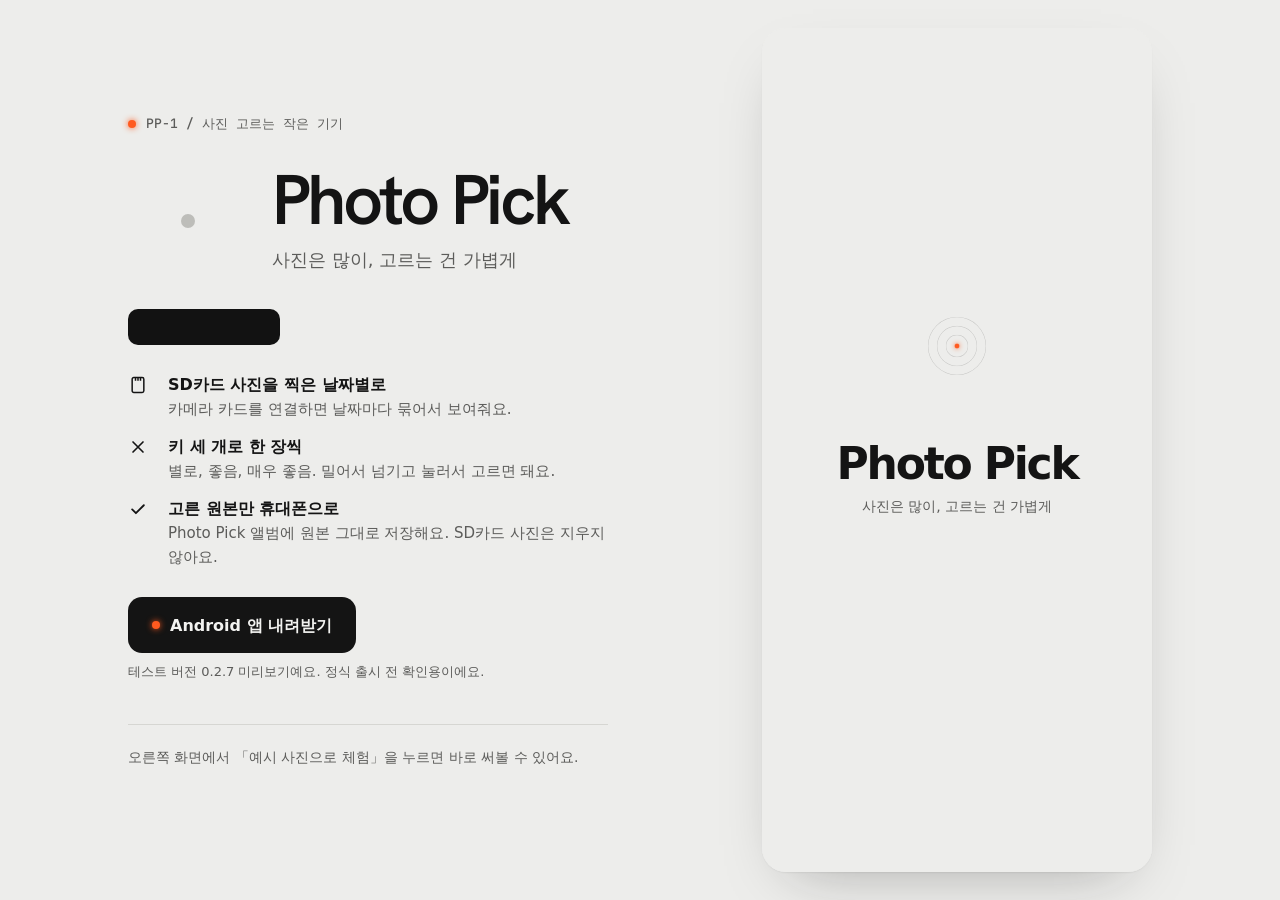
==== index.html @ 0ddbe348 "Photo Pick PP-1 0.3.0: PP-1 design, power-on opening, side-by-side app and tag-based APK release Co-" ====
<!doctype html>
<html lang="ko" class="pp1">
<head>
<meta charset="utf-8"><meta name="viewport" content="width=device-width,initial-scale=1,viewport-fit=cover">
<title>Photo Pick</title><meta name="description" content="SD카드 사진을 찍은 날짜별로 보고, 키 세 개로 골라 원본만 휴대폰에 옮기는 Photo Pick.">
<style>
:root{--blue:#2461e8;--ink:#17253d;--muted:#8490a2;--line:#e8edf5;--wash:#f3f7ff}*{box-sizing:border-box}body{margin:0;background:#f4f6fa;color:var(--ink);font-family:Inter,"Pretendard","Noto Sans KR","Segoe UI",sans-serif}button{font:inherit;cursor:pointer;touch-action:manipulation}button:disabled{opacity:.42;cursor:default}.workspace{max-width:1100px;margin:48px auto;display:grid;grid-template-columns:1fr 410px;gap:72px;padding:0 32px}.eyebrow{font-size:11px;color:var(--blue);letter-spacing:2px;font-weight:700}.intro{padding-top:44px}h1{font-size:42px;letter-spacing:-2px;font-weight:600;line-height:1.35;margin:18px 0}p{line-height:1.8;color:#69768b;font-size:14px}.tabs{display:flex;gap:7px;margin:28px 0 24px}.tabs button{border:1px solid var(--line);background:white;border-radius:24px;padding:11px 18px;color:#69768b;font-size:13px}.tabs button.active{background:var(--ink);border-color:var(--ink);color:white}.concept{max-width:450px;min-height:130px}.concept h2{font-size:20px;font-weight:600;margin:0 0 8px}.flow{display:flex;gap:12px;align-items:center;margin-top:30px;font-size:12px;color:#8390a4}.flow b{color:var(--ink);font-weight:500}.steps{margin-top:36px;border-top:1px solid var(--line);padding-top:20px}.steps p{font-size:12px;margin:7px 0}.phone{width:390px;min-height:790px;background:white;border:1px solid #dfe5ef;border-radius:38px;box-shadow:0 22px 70px #293e6712;overflow:hidden;position:relative;padding:0 20px 18px}.status{height:39px;display:flex;justify-content:space-between;align-items:center;padding:0 8px;font-size:11px;font-weight:600}.status span:last-child{font-size:10px;letter-spacing:2px}.header{display:flex;justify-content:space-between;align-items:center;padding:14px 1px 18px}.wordmark{font-size:22px;letter-spacing:-1px;font-weight:600}.badge{font-size:10px;border-radius:20px;background:var(--wash);color:var(--blue);padding:7px 10px}.session{display:flex;justify-content:space-between;align-items:center;margin:0 0 13px;font-size:12px}.session span{color:var(--muted);font-size:11px}.progress{height:3px;background:#edf1f7;border-radius:3px;margin-bottom:18px;overflow:hidden}.progress i{display:block;background:var(--blue);height:100%;transition:width .3s}.card{height:455px;border-radius:22px;overflow:hidden;position:relative;background:#202830;user-select:none;touch-action:none}.card img{width:100%;height:100%;object-fit:contain;pointer-events:none}.card:after{content:"";position:absolute;inset:55% 0 0;background:linear-gradient(transparent,#0b142852);pointer-events:none}.photo-meta{position:absolute;top:16px;left:16px;color:white;font-size:10px;padding:6px 9px;border-radius:15px;background:#15273a3b;backdrop-filter:blur(8px)}.overlay{position:absolute;bottom:21px;left:0;right:0;z-index:2;display:flex;justify-content:center;gap:16px}.action{width:58px;height:58px;border:1px solid #ffffffa3;border-radius:50%;background:#ffffffee;color:#40536a;box-shadow:0 4px 18px #05111d16;display:flex;justify-content:center;align-items:center;font-size:25px}.action.primary{background:var(--blue);border-color:var(--blue);color:white;width:66px;height:66px;margin-top:-4px}.action svg{width:23px;height:23px;fill:none;stroke:currentColor;stroke-width:1.8;stroke-linecap:round;stroke-linejoin:round}.legend{display:flex;justify-content:center;gap:28px;font-size:10px;color:var(--muted);margin-top:13px}.toolbar{display:flex;justify-content:space-between;align-items:center;margin:23px 0 14px}.subtle{background:none;border:0;font-size:11px;color:#75849a;padding:7px 0}.counter{font-size:12px;color:var(--blue)}.cta{display:block;width:100%;background:var(--blue);color:white;border:0;border-radius:14px;padding:15px;font-weight:500;font-size:13px}.cta.secondary{background:var(--wash);color:var(--blue);margin-top:10px}.demo-note{font-size:9px;color:#99a3b2;text-align:center;margin:16px 0 0}.filmstrip{display:flex;gap:7px;padding:13px 0 0;overflow-x:auto}.thumb{height:53px;width:44px;flex-shrink:0;object-fit:cover;border-radius:6px;border:2px solid transparent;opacity:.55;cursor:pointer}.thumb.active{border-color:var(--blue);opacity:1}.grid{display:grid;grid-template-columns:repeat(3,1fr);gap:7px;max-height:490px;overflow:auto}.tile{position:relative;height:146px;border:0;border-radius:11px;overflow:hidden;padding:0;background:#bacde1}.tile img{width:100%;height:100%;object-fit:cover}.check{position:absolute;right:8px;top:8px;width:21px;height:21px;border:1.5px solid white;border-radius:50%;background:#23324933;color:white;font-size:12px;display:grid;place-items:center}.tile.selected .check{background:var(--blue);border-color:var(--blue)}.tile.selected{outline:2px solid var(--blue);outline-offset:-2px}.grid-help{font-size:11px;text-align:center;color:var(--muted);margin:12px 0}.screen-title{font-size:26px;font-weight:600;letter-spacing:-1px;margin:25px 0 8px}.screen-copy{font-size:12px;color:var(--muted);margin-bottom:24px}.summary-grid{display:grid;grid-template-columns:repeat(2,1fr);gap:8px;height:346px;overflow:auto;margin-bottom:22px}.summary-grid img{height:164px;width:100%;object-fit:cover;border-radius:12px}.empty{padding:70px 20px;text-align:center;color:#8390a4;background:var(--wash);border-radius:18px;margin-bottom:20px;font-size:13px}.transfer{height:460px;display:flex;flex-direction:column;justify-content:center;align-items:center}.ring{height:105px;width:105px;border-radius:50%;background:var(--wash);display:grid;place-items:center;color:var(--blue);font-size:28px;letter-spacing:-1px}.transfer h3{font-size:20px;font-weight:500}.transfer p{font-size:12px;text-align:center;margin:0}.share-preview{height:340px;position:relative;border-radius:20px;overflow:hidden;margin:25px 0}.share-preview img{width:100%;height:100%;object-fit:cover}.share-preview span{position:absolute;left:15px;bottom:15px;color:white;background:#15273a55;border-radius:15px;padding:7px 10px;font-size:10px}.toast{position:absolute;bottom:99px;left:24px;right:24px;background:#17253ded;border-radius:12px;color:white;padding:13px;text-align:center;font-size:11px;z-index:5}.modal{position:absolute;inset:0;background:#15233ade;z-index:4;padding:68px 20px 0;backdrop-filter:blur(6px)}.modal .card{height:530px}.close{position:absolute;right:25px;top:35px;border:0;background:white;border-radius:50%;width:30px;height:30px;color:var(--ink)}.done-card{display:grid;place-items:center;height:455px;background:var(--wash);border-radius:22px;text-align:center;padding:30px}.done-card h3{font-size:23px;font-weight:500}.done-card p{font-size:12px}.key{display:inline-block;border:1px solid #dce3ee;border-radius:5px;padding:1px 5px;font-size:10px;color:#8490a2}@media(max-width:790px){.workspace{display:flex;flex-direction:column;gap:20px;margin:20px auto;align-items:center;padding:0 15px}.intro{max-width:390px;padding:0}h1{font-size:27px;margin:12px 0}.concept{min-height:auto}.concept h2{font-size:17px}.concept p{font-size:12px}.tabs{margin:16px 0}.flow,.steps{display:none}.phone{width:min(390px,100%);border-radius:30px}.eyebrow{font-size:9px}}@media(prefers-reduced-motion:reduce){*{transition:none!important}}
.action-item{display:flex;flex-direction:column;align-items:center;gap:7px;justify-content:flex-end}.action-item span{color:white;font-size:10px;text-shadow:0 1px 5px #0008}.overlay{gap:20px}.action.good{background:#e9f1ff;color:#2461e8;border-color:#dae6ff}.action.best{background:#2461e8;color:white;border-color:#2461e8}.action.active{outline:2px solid white;outline-offset:4px}.action.primary{width:58px;height:58px;margin:0}.overlay{gap:18px}.grade-badge{position:absolute;top:8px;right:8px;border-radius:20px;padding:4px 7px;background:#fff;color:#516076;font-size:11px}.grade-badge.keep{background:#e5efff;color:#2461e8}.grade-badge.best{background:#2461e8;color:white}.film-item{position:relative;flex-shrink:0}.film-item .grade-badge{top:2px;right:2px;padding:1px 3px;font-size:9px}.summary-counts{display:flex;gap:5px;flex-wrap:wrap;margin-bottom:14px}.summary-counts span{padding:7px;border-radius:9px;background:#f3f6fa;font-size:10px}.filters{display:flex;gap:7px;margin:15px 0}.filters button{flex:1;border:1px solid #e0e7f2;background:white;color:#75849a;border-radius:10px;padding:10px 6px;font-size:11px}.filters button.active{border-color:#2461e8;background:#f3f7ff;color:#2461e8}.summary-grid{height:290px}.summary-grid .tile{height:140px}.clear-rating{display:block;margin:15px auto;color:white;background:none;border:0;font-size:12px}.grid-help{margin:10px 0}.rating-footer{font-size:10px;color:#8a95a6;margin-top:8px;text-align:center}.final-shell{display:flex;justify-content:center;padding:20px 12px 35px}.phone{width:420px;min-height:820px;padding:0 22px 18px}.subtle{font-size:12px;min-height:38px}.cta{font-size:15px;min-height:50px}.screen-copy{font-size:13px;line-height:1.65}.action-item span{font-size:12px}.photo-meta{font-size:12px}.session{font-size:14px}.session span{font-size:12px}.counter{font-size:13px}.grid-help{font-size:12px}.demo-note{font-size:10px;line-height:1.5}.summary-counts span{font-size:12px}.filters button{font-size:12px;min-height:46px}.mode-switch{display:flex;gap:5px;padding:4px;background:#f2f5fa;border-radius:12px;margin-bottom:15px}.mode-switch button{flex:1;padding:10px;background:none;color:#8590a2;border:0;border-radius:9px;font-size:13px}.mode-switch button.active{background:white;color:#2461e8;box-shadow:0 1px 5px #192f5420}.session-actions{display:flex;justify-content:space-between;margin:7px 0}.hero{height:265px;border-radius:22px;overflow:hidden;margin:24px 0;background:#e6eef8}.hero img{width:100%;height:100%;object-fit:cover}.start-title{font-size:28px;line-height:1.4;letter-spacing:-1px;margin:32px 0 12px}.folder-panel{border:1px solid #e2e9f4;border-radius:18px;padding:20px;margin:30px 0;background:#f8faff}.folder-panel b{display:block;font-size:17px;margin-bottom:8px}.folder-panel p{font-size:13px;margin:0}.small-note{font-size:12px;line-height:1.6;color:#8894a6}.album-filters{display:flex;gap:6px;flex-wrap:wrap;margin-bottom:14px}.album-filters button{padding:7px 10px;min-height:36px;font-size:11px;border:1px solid #e3e9f1;background:white;border-radius:18px;color:#7a879b}.album-filters button.active{background:#edf3ff;color:#2461e8;border-color:#acc5ff}@media(max-width:480px){.final-shell{padding:0}.phone{border:0;border-radius:0;box-shadow:none;width:100%;min-height:100vh;padding:0 18px 18px}.card{height:min(470px,58vh);min-height:350px}.modal{position:fixed;max-width:420px;margin:auto}.status{height:30px}}.hint{font-size:12px;color:#8794a8;text-align:center;line-height:1.7;margin:12px 0}.blue{color:#2461e8}.grade-badge.unrated{font-size:10px;background:#ffffffdc;color:#6d798b}.scan-grid{margin-bottom:25px;max-height:310px}.detail-top{display:flex;align-items:center;justify-content:space-between;color:white;margin-bottom:13px}.detail-top button{width:44px;height:44px;border:0;border-radius:50%;background:#ffffff24;color:white;font-size:22px}.detail-top span{font-size:14px}.modal{padding:38px 20px 0}.modal .card{height:530px}.sheet-backdrop{position:absolute;inset:0;background:#162b476b;display:flex;align-items:flex-end;z-index:10}.sheet{background:white;border-radius:25px 25px 0 0;padding:25px 22px 30px;width:100%;box-shadow:0 -10px 60px #13284a12}.sheet h3{font-size:22px;margin:0 0 15px}.sheet p{font-size:14px;line-height:1.65}.sheet .grid{max-height:370px;overflow:auto;margin:18px 0}.summary-counts span{font-size:13px}.album-filters button{font-size:12px}.subtle{font-size:14px}.hint{font-size:12px}.summary-grid{height:265px;grid-auto-rows:140px;align-content:start}.card{height:450px}.saved-sheet .tile{height:120px}@media(max-width:480px){.modal .card{height:min(530px,67vh)}.sheet-backdrop{position:fixed;max-width:420px;margin:auto}.card{height:min(455px,54vh)}}@media(prefers-reduced-motion:reduce){*{scroll-behavior:auto}}.album-filters button{font-size:14px}.summary-counts span{font-size:14px}.filters button{font-size:14px}.session span,.counter,.photo-meta{font-size:14px}.hint{font-size:14px}.mode-switch button{font-size:14px}.grid-help{font-size:14px}.small-note{font-size:14px}.scan-grid .tile{height:135px}.connect-guide{display:flex;gap:9px;align-items:center;font-size:13px;background:#f3f7ff;padding:22px 12px;border-radius:16px;margin:26px 0;color:#546c8b}.connect-guide b{color:#2461e8}.input-message{background:#f3f7ff;padding:14px;border-radius:12px;color:#2461e8;font-size:14px}.reading-layer{position:absolute;inset:0;background:#fffffff2;display:flex;flex-direction:column;align-items:center;justify-content:center;z-index:15}.reading-layer p{font-size:14px}.filename{font-size:11px;display:inline-block;max-width:260px;overflow:hidden;text-overflow:ellipsis;white-space:nowrap;opacity:.9}.image-error{position:absolute;top:45%;left:8px;right:8px;text-align:center;color:#49617c;font-size:12px;pointer-events:none}.session b{max-width:230px;overflow:hidden;text-overflow:ellipsis;white-space:nowrap}.small-note{line-height:1.8}
/* Reference-aligned visual layer. State and file reading remain unchanged. */
:root{--blue:#0064ff;--ink:#080f43;--muted:#707ba9;--wash:#edf4fd;--line:#e2ebf7}body{background:radial-gradient(ellipse at top,#fff 0,#f1f8fe 72%);font-family:"Pretendard","Noto Sans KR","Malgun Gothic","Segoe UI",sans-serif;color:var(--ink)}.final-shell{padding:28px 16px;min-height:100vh;align-items:flex-start}.phone{width:394px;min-height:702px;padding:0 17px 12px;border:0;border-radius:22px;box-shadow:0 4px 30px #8bbbde29;background:#fff;overflow:hidden}.header{height:79px;padding:17px 0 14px;display:grid;grid-template-columns:34px 1fr 34px;text-align:center;align-items:start}.header h1{font-size:21px;line-height:1.45;letter-spacing:-.8px;font-weight:750;margin:2px 0 0}.header p{font-size:14px;line-height:1.5;margin:2px 0 0;color:var(--muted)}.icon-button{background:transparent;border:0;color:var(--ink);width:34px;height:36px;display:grid;place-items:center;padding:4px}.icon-button svg{width:25px;height:25px;fill:none;stroke:currentColor;stroke-width:2;stroke-linecap:round;stroke-linejoin:round}.header #screen-menu svg{width:22px;fill:currentColor;stroke-width:1}.cta{display:flex;align-items:center;justify-content:center;gap:16px;border-radius:21px;min-height:56px;font-size:16px;font-weight:650;padding:12px 10px;background:var(--blue);color:#fff;border:0;letter-spacing:-.3px}.cta svg,.demo-link svg{width:26px;height:26px;fill:none;stroke:currentColor;stroke-width:2;stroke-linecap:round;stroke-linejoin:round}.cta.secondary{background:linear-gradient(120deg,#edf5fe,#eaf2fc);color:var(--blue)}.connection-art{height:231px;margin:0 -3px 8px;display:flex;align-items:center;justify-content:center}.connection-art img{width:100%;height:100%;object-fit:contain}.connection-steps{list-style:none;display:flex;flex-direction:column;gap:8px;padding:0;margin:0 0 20px}.connection-steps li{display:flex;gap:23px;align-items:center;background:linear-gradient(110deg,#eff6fe,#f3f7fd);border-radius:16px;padding:10px 16px;min-height:63px}.connection-steps li>span{width:36px;height:36px;flex-shrink:0;display:grid;place-items:center;border-radius:50%;background:var(--blue);box-shadow:inset 0 2px 6px #76b3ff99;color:#fff;font-size:20px}.connection-steps b{font-size:15px;letter-spacing:-.6px;white-space:nowrap}.connection-steps p{font-size:12px;line-height:1.5;color:var(--muted);margin:3px 0 0;letter-spacing:-.4px}.file-cta{min-height:50px!important;border:1px solid #dce8f7!important;color:#536494!important;font-size:15px!important;margin-top:8px!important}.demo-link{display:flex;align-items:center;justify-content:center;gap:3px;color:var(--muted);background:none;border:0;margin:10px auto 0;font-size:13px;padding:0;min-height:20px}.demo-link svg{width:15px;height:15px;stroke-width:1.7}.resume-panel{background:#f1f6ff;border-radius:12px;padding:10px 12px;margin:-9px 0 12px;font-size:12px;color:var(--muted)}.resume-panel small{display:block;margin-top:5px}.resume-panel button{display:flex;align-items:center;gap:5px;min-height:28px;padding:3px 0}.resume-panel svg{width:15px;height:15px;fill:none;stroke:currentColor;stroke-width:2}.folder-panel{display:flex;align-items:center;gap:22px;padding:14px 18px;background:linear-gradient(130deg,#edf7ff,#f2f7fc);border:0;border-radius:16px;margin:0 0 15px;min-height:73px}.folder-panel>svg{width:41px;height:41px;fill:#559eff;stroke:#448eff;stroke-width:1;flex-shrink:0}.folder-panel b{font-size:16px;line-height:1.5;margin:0 0 1px;overflow-wrap:anywhere}.folder-panel p{font-size:13px;color:var(--muted);line-height:1.5}.scan-grid{grid-template-columns:repeat(2,1fr);gap:7px;max-height:none;margin:0}.scan-grid .tile{height:160px;border-radius:9px}.scan-check{position:absolute;right:9px;top:9px;border-radius:50%;background:#fff;width:36px;height:36px;color:var(--blue);border:2px solid white;display:grid;place-items:center;box-shadow:0 2px 10px #0001}.scan-check svg{height:24px;width:24px;stroke:currentColor;stroke-width:2.8;fill:none}.scan-grid .tile:last-child .scan-check{background:var(--blue);color:#fff}.scan-progress{display:flex;align-items:center;gap:12px;margin:20px 3px 22px}.scan-progress .progress{height:12px;margin:0;flex:1;border-radius:10px;background:#edf3fd}.scan-progress .progress i{border-radius:10px}.scan-progress>span{font-size:15px;color:var(--muted)}.scan-caption{text-align:center;margin:0 0 19px}.scan-caption h2{font-size:19px;letter-spacing:-.5px;margin:0 0 3px;font-weight:750}.scan-caption strong{color:var(--blue);font-size:23px}.scan-caption p{font-size:13px;color:var(--muted);margin:0;line-height:1.7}.mode-switch{height:40px;padding:0;gap:0;border-radius:25px;background:#eaf2fd;margin:3px 0 13px;overflow:hidden}.mode-switch button{padding:7px;border-radius:25px;font-size:14px;font-weight:650;color:var(--ink)}.mode-switch button.active{background:var(--blue);color:white;box-shadow:none}.card{height:484px;min-height:0;border-radius:17px;background:#edf3f9}.demo-card img{object-fit:cover}.real-card img{object-fit:contain}.card:after{inset:62% 0 0;background:linear-gradient(transparent,#000b)}.photo-meta{background:#101b3780;top:10px;left:10px;max-width:90%;font-size:11px}.overlay{bottom:18px;gap:27px}.action{width:76px;height:76px;border:2px solid #ffffff26;background:#6b707ddd;color:white;box-shadow:0 3px 16px #0002}.action.good{background:#fff;color:var(--blue);border-color:#fff}.action.best{background:var(--blue);color:#fff;border-color:var(--blue)}.action svg{width:36px;height:36px;stroke-width:1.8}.action.best svg{fill:currentColor}.action-item{gap:6px}.action-item span{font-size:15px;font-weight:650;text-shadow:0 2px 4px #000;letter-spacing:-.6px}.results-cta{margin-top:14px!important;min-height:51px;font-size:16px}.results-cta svg{stroke-width:4;width:25px}.gesture-hint{font-size:11px;color:#7784aa;text-align:center;line-height:1.4;margin:8px 0 0}.summary-counts{display:block;border-radius:16px;background:linear-gradient(120deg,#eff5fd,#f5f8fc);padding:3px 13px;margin:5px 0 9px}.rating-row{display:flex;align-items:center;gap:15px;height:44px;border-bottom:1px solid #e3ebf6;font-size:15px}.rating-row:last-child{border:0}.rating-row b{font-weight:650;flex:1;letter-spacing:-.4px}.rating-row strong{font-size:19px;color:var(--blue);font-weight:650}.rating-row:nth-child(n+3) strong{color:var(--muted)}.summary-counts .rating-symbol{height:32px;width:32px;border-radius:50%;padding:5px;background:#fff;color:var(--blue);display:grid;place-items:center;flex-shrink:0}.rating-symbol svg{width:23px;height:23px;fill:none;stroke:currentColor;stroke-width:1.8;stroke-linecap:round;stroke-linejoin:round}.summary-counts .rating-symbol.best{background:var(--blue);color:#fff}.rating-symbol.best svg{fill:currentColor}.summary-counts .rating-symbol.skip{background:#737988;color:white}.summary-counts .rating-symbol.unrated{background:#a5abba;color:white}.rating-symbol i{width:19px;height:19px;border:2px solid white;border-radius:50%}.continue-cta{min-height:47px;border-radius:17px;font-size:15px;gap:12px;margin:0 0 14px!important}.continue-cta svg:first-child{width:22px;stroke-width:3.5}.continue-cta svg:last-child{width:16px}.filters{gap:0;background:#edf4fd;border-radius:18px;overflow:hidden;margin:0 0 12px}.filters button{font-size:12px;min-height:40px;border:0;background:none;color:var(--ink);border-radius:18px;white-space:nowrap;font-weight:650;padding:7px 3px}.filters button.active{background:var(--blue);color:#fff}.summary-grid{grid-template-columns:repeat(4,minmax(0,1fr));gap:5px;height:184px;grid-auto-rows:89px;max-height:184px;margin:0 0 18px;overflow:auto}.summary-grid .tile{height:89px;border-radius:8px}.summary-grid img{height:100%;border-radius:0}.grade-badge{top:5px;right:5px;width:27px;height:27px;display:grid;place-items:center;border:1.5px solid #fff;padding:0;font-size:19px;box-shadow:0 2px 7px #183a5520}.grade-badge svg{width:20px;height:20px;fill:none;stroke:currentColor;stroke-width:1.8;stroke-linecap:round;stroke-linejoin:round}.grade-badge.best svg{fill:currentColor}.grade-badge.unrated{font-size:8px;width:35px}.grade-badge.keep{background:#fff;color:var(--blue);font-size:16px}.hint{font-size:13px;margin:15px 0 0;color:var(--muted);line-height:1.6}.summary-empty{height:184px;display:grid;place-content:center;margin:0 0 18px;padding:25px 15px;font-size:13px}.album-filters{gap:5px;margin:0 0 12px}.album-filters button{font-size:11px;min-height:32px;padding:5px 8px}.album-filters button.active{background:var(--blue);color:#fff;border-color:var(--blue)}.album-grid{height:440px;max-height:440px;align-content:start;grid-template-columns:repeat(3,1fr);gap:6px}.album-grid .tile{height:142px;border-radius:9px}.sheet{color:var(--ink)}.sheet .cta{margin-top:8px}.modal .card{height:min(530px,69vh)}.done-card{height:484px}.reading-layer .ring{background:var(--wash)}button:focus-visible{outline:3px solid #7cb7ff;outline-offset:3px}.input-message{font-size:12px;margin:12px 0 0}.photo-meta .filename{font-size:11px;max-width:260px}
@media(max-width:480px){.final-shell{padding:0;background:white}.phone{width:100%;max-width:420px;min-height:100dvh;border-radius:0;padding:0 17px 14px;box-shadow:none}.header{height:79px}.card{height:clamp(370px,62vh,570px)}.connection-art{height:clamp(180px,29vh,265px)}.scan-grid .tile{height:clamp(140px,21vh,180px)}.summary-grid{height:184px}.overlay{gap:clamp(17px,6vw,30px)}.action{width:clamp(66px,19vw,80px);height:clamp(66px,19vw,80px)}.connection-steps li{gap:18px}.connection-steps b{font-size:14px}.connection-steps p{font-size:11px}.modal,.sheet-backdrop{max-width:420px}.scan-caption{margin-bottom:18px}}

/* Persona review: visual clarity and touch targets; rating logic unchanged. */
:root{--muted:#59678f}
.header{grid-template-columns:44px minmax(0,1fr) 44px}
.icon-button{width:44px;height:44px}
.header[data-screen="pick"]{grid-template-columns:78px minmax(0,1fr) 78px}
.header[data-screen="pick"] #screen-back{display:flex;align-items:center;justify-content:flex-start;gap:2px;width:78px;font-size:12px;white-space:nowrap}
.header[data-screen="pick"] #screen-back svg{width:21px;height:21px;flex-shrink:0}
.header #screen-menu{justify-self:end}
.demo-link{min-height:44px}
.mode-switch{height:44px}
.mode-switch button,.filters button,.album-filters button{min-height:44px}
.filters button,.album-filters button{font-size:13px}
.connection-steps p{font-size:12px;color:var(--muted)}
.gesture-hint{font-size:12px;color:var(--muted)}
.original-note{font-size:12px;color:var(--muted);text-align:center;margin:3px 0 0;line-height:1.5}
.cta.secondary{color:#0057df}
.file-cta{color:#4e5e87!important}
@media(max-width:480px){.connection-steps p{font-size:12px}.connection-steps b{white-space:normal}}
@media(max-width:480px) and (max-height:700px){.card{height:clamp(290px,calc(100dvh - 254px),440px);min-height:0}.modal .card{height:clamp(280px,calc(100dvh - 180px),440px);min-height:0}}
</style>
<link rel="stylesheet" href="assets/premium.css?v=web-0.2.7">
<link rel="stylesheet" href="assets/native-app.css?v=web-0.2.7">
<link rel="stylesheet" href="assets/ui-polish.css?v=web-0.2.7">
<link rel="stylesheet" href="assets/quiet-glass.css?v=web-0.2.7">
<link rel="stylesheet" href="assets/web-app.css?v=web-0.2.7"><link rel="stylesheet" href="assets/design-preview.css">
<link rel="stylesheet" href="assets/pp1/fonts.css"><link rel="stylesheet" href="assets/pp1/tokens.css"><link rel="stylesheet" href="assets/pp1/components.css"><link rel="stylesheet" href="assets/pp1/app-skin.css"><link rel="stylesheet" href="assets/pp1/opening.css"><link rel="stylesheet" href="assets/pp1/desktop.css"><meta name="color-scheme" content="light"></head>
<body class="pp-screen">
<main class="final-shell"><aside class="pp-intro" aria-label="Photo Pick 소개">
<div class="pp-intro__top"><span class="pp-led"></span>PP-1 / 사진 고르는 작은 기기</div>
<div class="pp-intro__mark"><div class="pp-intro__lens" aria-hidden="true"><i></i><i></i><i></i><b></b></div><div><h1>Photo Pick</h1><p class="pp-intro__tag">사진은 많이, 고르는 건 가볍게</p></div></div>
<div class="pp-intro__type" aria-hidden="true"><span>PP-1 READY</span></div>
<ul>
<li><svg viewBox="0 0 24 24" aria-hidden="true"><rect x="5" y="3" width="14" height="18" rx="2" fill="none" stroke="#141414" stroke-width="1.8"/><path d="M9 3v4M12 3v4M15 3v4" stroke="#141414" stroke-width="1.8"/></svg><div><b>SD카드 사진을 찍은 날짜별로</b><span>카메라 카드를 연결하면 날짜마다 묶어서 보여줘요.</span></div></li>
<li><svg viewBox="0 0 24 24" aria-hidden="true"><path d="M6 6l12 12M18 6L6 18" stroke="#141414" stroke-width="2" stroke-linecap="round"/></svg><div><b>키 세 개로 한 장씩</b><span>별로, 좋음, 매우 좋음. 밀어서 넘기고 눌러서 고르면 돼요.</span></div></li>
<li><svg viewBox="0 0 24 24" aria-hidden="true"><path d="M5 12.5l4.5 4.5L19 7.5" fill="none" stroke="#141414" stroke-width="2.2" stroke-linecap="round" stroke-linejoin="round"/></svg><div><b>고른 원본만 휴대폰으로</b><span>Photo Pick 앨범에 원본 그대로 저장해요. SD카드 사진은 지우지 않아요.</span></div></li>
</ul>
<div class="pp-intro__cta"><a class="pp-btn" href="https://github.com/racheu107/photo-pick-pp1/releases/latest" target="_blank" rel="noopener"><span class="pp-led"></span>Android 앱 내려받기</a><small>테스트 버전 0.2.7 미리보기예요. 정식 출시 전 확인용이에요.</small></div>
<p class="pp-intro__hint">오른쪽 화면에서 「예시 사진으로 체험」을 누르면 바로 써볼 수 있어요.</p>
</aside><section class="phone" aria-label="Photo Pick 최종 프로토타입"><div class="brand-strip"><span>PHOTO<span class="brand-accent">PICK</span></span><span class="brand-caption">YOUR CAMERA LIBRARY</span></div><header class="header" id="screen-header"></header><div id="app"></div><div id="layer"></div><input id="directory-input" type="file" webkitdirectory multiple accept=".jpg,.jpeg,image/jpeg" hidden><input id="files-input" type="file" multiple accept=".jpg,.jpeg,image/jpeg" hidden></section></main>
<script src="assets/asset-manifest.js?v=feed-20261013"></script><script src="assets/pp1/opening.js"></script>
<script>
const demoPhotos = [
 ['feed-01-window-portrait.png','창가의 오후'],
 ['feed-02-cafe-table.png','커피와 크루아상'],
 ['feed-03-street-portrait.png','골목 산책'],
 ['feed-04-cafe-interior.png','동네 카페'],
 ['feed-05-mirror-outfit.png','오늘의 옷차림'],
 ['feed-06-dessert.png','딸기 케이크'],
 ['feed-07-park-portrait.png','공원의 휴식'],
 ['feed-08-flower-detail.png','꽃과 커피'],
 ['feed-09-book-cafe-portrait.png','책 읽는 시간'],
 ['feed-10-rainy-window.png','비 오는 저녁']
].map(([file,label],i)=>({id:i,label,url:window.PHOTO_PICK_ASSETS?.photos?.[i] || `assets/${file}`}));
let sourcePhotos=demoPhotos;
const KEY='photopick.web.v1',SESSION='demo-instagram-v1';
const labels={skip:'별로',keep:'좋음',best:'매우 좋음'},symbols={skip:'×',keep:'✓',best:'★'};
const icons={skip:'<path d="m7 7 10 10M17 7 7 17"/>',keep:'<path d="M7 10v10H3V10zm0 0 5-7c2 0 2 2 1 5h5c2 0 2 2 1 4l-2 8H7"/>',best:'<path d="m12 3 2.8 5.7 6.2.9-4.5 4.4 1.1 6.2-5.6-3-5.6 3 1.1-6.2L3 9.6l6.2-.9z"/>'};
const fresh=()=>({version:2,session:SESSION,dataset:'demo',descriptors:demoPhotos.map(p=>({path:p.label,name:p.label,size:0,mtime:0})),folderName:'카페와 일상 기록',screen:'home',mode:'card',index:0,ratings:{},history:[],scope:'best',albumFilter:'all',hintSeen:false,imported:[],progress:0});
let state=fresh(),saved=null,storageOK=true,modalId=null,transferTimer=null,scanTimer=null,homeMessage='';
const app=document.querySelector('#app'),layer=document.querySelector('#layer');
const esc=v=>String(v).replace(/[&<>"']/g,c=>({'&':'&amp;','<':'&lt;','>':'&gt;','"':'&quot;',"'":'&#39;'}[c]));
function total(){return state.descriptors.length;}
function validRatings(r,n){return r&&typeof r==='object'&&!Array.isArray(r)&&Object.entries(r).every(([id,v])=>/^(0|[1-9]\d*)$/.test(id)&&Number(id)<n&&['skip','keep','best'].includes(v));}
function validSnapshot(s,n){return s&&Number.isInteger(s.index)&&s.index>=0&&s.index<=n&&validRatings(s.ratings,n);}
function validDescriptors(d){return Array.isArray(d)&&d.length>0&&d.every(x=>x&&typeof x.path==='string'&&typeof x.name==='string'&&Number.isSafeInteger(x.size)&&x.size>=0&&Number.isFinite(x.mtime));}
try{const raw=localStorage.getItem(KEY);if(raw){let data;try{data=JSON.parse(raw);}catch(e){data=null;}if(data&&data.version===1&&data.session===SESSION)data={...fresh(),...data,version:2};if(data&&data.version===2&&['demo','real'].includes(data.dataset)&&(data.dataset==='demo'?data.session===SESSION:data.session==='sd-jpeg-v1')&&validDescriptors(data.descriptors)&&typeof data.folderName==='string'&&(data.dataset!=='demo'||JSON.stringify(data.descriptors)===JSON.stringify(fresh().descriptors))&&validSnapshot(data,data.descriptors.length)&&['card','grid'].includes(data.mode)&&['best','combined'].includes(data.scope)&&['all','unrated','skip','keep','best'].includes(data.albumFilter)&&Array.isArray(data.history)&&data.history.every(x=>validSnapshot(x,data.descriptors.length))){saved={...fresh(),...data,screen:'home',imported:[],progress:0};state={...saved};if(state.dataset==='real')sourcePhotos=[];}}}catch(e){storageOK=false;}
function persist(){const data={version:2,session:state.session,dataset:state.dataset,descriptors:state.descriptors,folderName:state.folderName,index:state.index,ratings:{...state.ratings},history:state.history.slice(-40),mode:state.mode,scope:state.scope,albumFilter:state.albumFilter,hintSeen:state.hintSeen};saved={...fresh(),...data};try{localStorage.setItem(KEY,JSON.stringify(data));storageOK=true;}catch(e){storageOK=false;}}
function revokePhotos(){sourcePhotos.forEach(p=>{if(p.url.startsWith('blob:'))URL.revokeObjectURL(p.url);});}
function photoError(img){img.style.opacity='0';const box=img.parentElement;box.style.background='#d8e5f1';if(!box.querySelector('.image-error')){const note=document.createElement('span');note.className='image-error';note.textContent='이미지를 표시할 수 없어요';box.appendChild(note);}}
function icon(v){return `<svg viewBox="0 0 24 24" aria-hidden="true">${icons[v]}</svg>`;}
function img(p,extra='',full=false){return `<img src="${full?p.url:p.thumbUrl||p.url}" alt="${esc(p.label)}" loading="${full?'eager':'lazy'}" decoding="async" ${extra} onerror="photoError(this)">`;}
function counts(){const c={skip:0,keep:0,best:0,unrated:0};state.descriptors.forEach((p,id)=>c[state.ratings[id]||'unrated']++);return c;}
function selected(){return sourcePhotos.filter(p=>state.ratings[p.id]==='best'||(state.scope==='combined'&&state.ratings[p.id]==='keep'));}
function firstUnrated(){const id=state.descriptors.findIndex((p,id)=>!state.ratings[id]);return id<0?total():id;}
function badge(p){const grade=state.ratings[p.id];return `<span class="grade-badge ${grade||'unrated'}">${grade?icon(grade):'미평가'}</span>`;}
function tile(p){return `<button class="tile" data-photo="${p.id}" aria-label="${esc(p.label)} · ${labels[state.ratings[p.id]]||'미평가'} · 평가하기">${img(p)}${badge(p)}</button>`;}
function actions(p){return `<div class="overlay">${['skip','keep','best'].map(v=>`<div class="action-item"><button class="action ${v==='keep'?'good':v==='best'?'best':''} ${state.ratings[p.id]===v?'active':''}" data-rate="${v}" aria-label="${labels[v]}" aria-pressed="${state.ratings[p.id]===v}">${icon(v)}</button><span>${labels[v]}</span></div>`).join('')}</div>`;}
function uiIcon(name){const paths={back:'<path d="m9 4-6 6 6 6M3 10h11a7 7 0 0 1 0 14"/>',menu:'<circle cx="12" cy="5" r="1"/><circle cx="12" cy="12" r="1"/><circle cx="12" cy="19" r="1"/>',folder:'<path d="M3 7V4h7l3 3h8v14H3z"/>',file:'<path d="M6 3h8l4 4v14H6zM14 3v5h4M9 12h6M9 16h6"/>',stats:'<path d="M5 13v8M12 5v16M19 9v12"/>',download:'<path d="M12 3v13m-6-6 6 6 6-6M3 16v5h18v-5"/>',play:'<path d="m8 4 13 8-13 8z"/>',right:'<path d="m9 5 7 7-7 7"/>',check:'<path d="m5 12 5 5 9-10"/>'};return `<svg viewBox="0 0 26 26" aria-hidden="true">${paths[name]||''}</svg>`;}
function card(p){return `<div class="card ${state.dataset==='demo'?'demo-card':'real-card'}" id="photo-card">${img(p)}${state.dataset==='real'?`<div class="photo-meta"><span class="filename">${esc(p.label)}</span></div>`:''}${actions(p)}</div>`;}
function header(){const c=counts(),titles={home:'SD카드 연결',scan:'사진 읽기',pick:'사진 평가',summary:'평가 결과',transfer:'사진 저장',ready:'저장 체험 완료'};document.querySelector('#screen-header').dataset.screen=state.screen;document.querySelector('#screen-header').innerHTML=`<button class="icon-button" id="screen-back" aria-label="${state.screen==='pick'?'이전 평가 되돌리기':'이전 화면'}">${uiIcon('back')}${state.screen==='pick'?'<span>되돌리기</span>':''}</button><div><h1>${titles[state.screen]}</h1>${state.screen==='pick'?`<p>${Math.min(state.index+1,total())} / ${total()}</p>`:state.screen==='summary'?`<p>${total()-c.unrated} / ${total()}장 평가 완료</p>`:''}</div><button class="icon-button" id="screen-menu" aria-label="메뉴">${uiIcon('menu')}</button>`;}
function render(){layer.innerHTML='';modalId=null;document.querySelector('.phone').dataset.screen=state.screen;header();const screens={home:home,scan:scan,pick:pick,summary:summary,transfer:transfer,ready:ready};screens[state.screen]();bind();}
function home(){const c=counts(),hasSession=!!saved,needsFiles=hasSession&&state.dataset==='real'&&!sourcePhotos.length;app.innerHTML=`<div class="connection-art"><img src="${window.PHOTO_PICK_ASSETS?.connection||'assets/connection-guide.png'}" alt="SD카드를 USB-C 카드 리더기에 넣고 휴대폰에 연결하는 순서"></div><ol class="connection-steps"><li><span>1</span><div><b>리더기에 SD카드를 넣으세요</b><p>SD카드를 카드 리더기에 넣어주세요.</p></div></li><li><span>2</span><div><b>기기에 리더기를 연결하세요</b><p>리더기의 USB-C를 기기에 연결하세요.</p></div></li><li><span>3</span><div><b>사진 폴더를 선택하세요</b><p>열고 싶은 SD카드의 사진 폴더를 선택하세요.</p></div></li></ol>${hasSession?`<div class="resume-panel"><span>${esc(state.folderName)} · ${total()-c.unrated} / ${total()}장 평가</span>${needsFiles?'<small>같은 폴더를 다시 선택하면 이어서 평가해요.</small>':`<button class="subtle blue" id="resume">이어서 평가 ${uiIcon('right')}</button>`}</div>`:''}<button class="cta" id="folder">${uiIcon('folder')}${needsFiles?'SD카드 폴더 다시 선택':'SD카드 폴더 선택'}</button><button class="cta secondary file-cta" id="files">${uiIcon('file')}사진 파일 선택</button><button class="demo-link" id="demo">예시 사진으로 체험 ${uiIcon('right')}</button>${homeMessage?`<p class="input-message" role="status">${esc(homeMessage)}</p>`:''}${storageOK?'':'<p class="small-note">이 브라우저에서는 이어하기 저장을 사용할 수 없어요.</p>'}`;}
function scan(){app.innerHTML=`<div class="folder-panel">${uiIcon('folder')}<div><b>${state.dataset==='demo'?'DCIM / 100_FUJI':esc(state.folderName)}</b><p>${state.dataset==='demo'?'SD카드 > DCIM > 100_FUJI':'SD카드 > '+esc(state.folderName)}</p></div></div><div class="grid scan-grid">${sourcePhotos.slice(0,4).map(p=>`<div class="tile">${img(p)}<span class="scan-check">${uiIcon('check')}</span></div>`).join('')}</div><div class="scan-progress"><div class="progress"><i style="width:${state.progress}%"></i></div><span>${state.progress===100?total():Math.floor(total()*state.progress/100)} / ${total()}</span></div><div class="scan-caption"><h2>JPEG <strong>${total()}장</strong>을 찾았어요</h2><p>사진은 아직 휴대폰에 저장되지 않았어요.</p></div><button class="cta" id="begin" ${state.progress<100?'disabled':''}>${uiIcon('stats')}평가 시작</button>`;}
function albumPhotos(){return sourcePhotos.filter(p=>state.albumFilter==='all'||(state.albumFilter==='unrated'?!state.ratings[p.id]:state.ratings[p.id]===state.albumFilter));}
function pick(){const c=counts(),shown=albumPhotos();app.innerHTML=`<nav class="mode-switch" aria-label="사진 보기"><button data-mode="card" class="${state.mode==='card'?'active':''}" aria-pressed="${state.mode==='card'}">한 장씩</button><button data-mode="grid" class="${state.mode==='grid'?'active':''}" aria-pressed="${state.mode==='grid'}">앨범</button></nav>${state.mode==='card'?(state.index<total()?card(sourcePhotos[state.index]):'<div class="done-card"><div><h3>모든 사진을 평가했어요</h3><button class="subtle" id="review">처음부터 다시 보기</button></div></div>'):`<div class="album-filters" aria-label="평가 필터">${[['all','전체',total()],['unrated','미평가',c.unrated],['best','매우 좋음',c.best],['keep','좋음',c.keep],['skip','별로',c.skip]].map(([v,label,n])=>`<button data-albumfilter="${v}" class="${state.albumFilter===v?'active':''}" aria-pressed="${state.albumFilter===v}">${label} ${n}</button>`).join('')}</div>${shown.length?`<div class="grid album-grid">${shown.map(tile).join('')}</div>`:'<div class="empty">이 등급의 사진이 없어요.</div>'}`}<button class="cta secondary results-cta" id="summary">${uiIcon('stats')}평가 결과 확인</button><p class="gesture-hint">${state.mode==='grid'?'사진을 눌러 평가 수정':'← 별로　·　→ 좋음　·　↑ 매우 좋음'}</p><p class="original-note">평가해도 원본 사진은 그대로예요.</p>`;}
function summary(){const c=counts(),photos=selected();app.innerHTML=`<div class="summary-counts">${[['best','매우 좋음'],['keep','좋음'],['skip','별로'],['unrated','미평가']].map(([v,label])=>`<div class="rating-row"><span class="rating-symbol ${v}">${v==='unrated'?'<i></i>':icon(v)}</span><b>${label}</b><strong>${c[v]}장</strong></div>`).join('')}</div>${c.unrated?`<button class="cta secondary continue-cta" id="unrated">${uiIcon('play')}미평가 ${c.unrated}장 이어서 평가 ${uiIcon('right')}</button>`:''}<div class="filters" aria-label="저장할 등급"><button data-scope="best" class="${state.scope==='best'?'active':''}" aria-pressed="${state.scope==='best'}">매우 좋음만 ${c.best}장</button><button data-scope="combined" class="${state.scope==='combined'?'active':''}" aria-pressed="${state.scope==='combined'}">좋음까지 포함 ${c.keep+c.best}장</button></div>${photos.length?`<div class="summary-grid">${photos.map(tile).join('')}</div>`:'<div class="empty summary-empty">아직 고른 사진이 없어요.<br>사진을 평가하거나 저장할 등급을 바꿔주세요.</div>'}<button class="cta" id="import" ${photos.length?'':'disabled'}>${uiIcon('download')}${photos.length}장 저장 진행 체험</button><p class="hint">사진 저장은 아직 체험 기능입니다.</p><button class="demo-link" id="all">전체 평가 보기 ${uiIcon('right')}</button>`;}
function transfer(){const total=state.imported.length,completed=Math.floor(state.progress/100*total);app.innerHTML=`<div class="transfer"><div class="ring" id="percent">${state.progress}%</div><h3>저장 체험 진행 중</h3><p id="transfer-count">${completed} / ${total}장</p><p>실제 파일 복사는 실행되지 않아요.</p></div><div class="progress"><i id="transfer-bar" style="width:${state.progress}%"></i></div><button class="cta secondary" id="cancel">취소하고 결과로 돌아가기</button>`;}
function ready(){app.innerHTML=`<h2 class="screen-title">저장 체험 완료</h2><p class="screen-copy">${state.imported.length}장의 저장 과정을 체험했어요.</p><div class="share-preview">${img(state.imported[0]||sourcePhotos[0])}<span>${state.imported.length}장</span></div><button class="cta" id="saved-photos">선택한 사진 보기</button><p class="hint">실제 파일은 아직 저장되지 않았어요.</p><button class="subtle" id="back">다시 평가</button>`;}
function startFolder(){confirmCandidate({dataset:'demo',photos:demoPhotos,descriptors:fresh().descriptors,folderName:'카페와 일상 기록'});}
function confirmFolder(){document.querySelector('#directory-input').value='';document.querySelector('#directory-input').click();}
async function readSelection(files){if(!files.length)return;const originalScreen=state.screen;layer.innerHTML='<div class="reading-layer" role="status"><div class="ring" id="read-progress">0%</div><p>선택한 파일을 확인하는 중</p></div>';const jpeg=[];for(let i=0;i<files.length;i++){const f=files[i];if(/\.jpe?g$/i.test(f.name))jpeg.push(f);if(i%100===0||i===files.length-1){document.querySelector('#read-progress').textContent=Math.round((i+1)/files.length*100)+'%';await new Promise(resolve=>setTimeout(resolve,0));}}layer.innerHTML='';if(!jpeg.length){homeMessage='JPEG 사진이 없어요. JPG 또는 JPEG가 있는 폴더를 선택해 주세요.';if(originalScreen==='home')render();return;}jpeg.sort((a,b)=>a.lastModified-b.lastModified||(a.webkitRelativePath||a.name).localeCompare(b.webkitRelativePath||b.name));const descriptors=jpeg.map(f=>({path:f.webkitRelativePath||f.name,name:f.name,size:f.size,mtime:f.lastModified}));const relative=jpeg[0].webkitRelativePath;const folderName=relative?relative.split('/')[0]:'선택한 사진';confirmCandidate({dataset:'real',files:jpeg,descriptors,folderName});}
function confirmCandidate(candidate){const same=saved&&saved.dataset===candidate.dataset&&JSON.stringify(saved.descriptors)===JSON.stringify(candidate.descriptors);if(!saved||same){activateCandidate(candidate,same);return;}layer.innerHTML=`<div class="sheet-backdrop"><section class="sheet" role="dialog" aria-modal="true" aria-labelledby="restart-title"><h3 id="restart-title">다른 사진으로 시작할까요?</h3><p>기존 평가를 지우고<br>${esc(candidate.folderName)}의 사진 ${candidate.descriptors.length}장을 불러와요.</p><p>원본 사진은 변경하지 않아요.</p><button class="cta" id="confirm-new">새로 시작</button><button class="cta secondary" id="close-sheet">취소</button></section></div>`;layer.querySelector('#confirm-new').onclick=()=>activateCandidate(candidate,false);layer.querySelector('#close-sheet').onclick=()=>layer.innerHTML='';}
function activateCandidate(candidate,same){clearInterval(scanTimer);clearInterval(transferTimer);revokePhotos();sourcePhotos=candidate.dataset==='real'?candidate.files.map((f,id)=>({id,label:f.name,mtime:f.lastModified,url:URL.createObjectURL(f)})):demoPhotos;state=same?{...fresh(),...saved,screen:'scan',imported:[],progress:100}:{...fresh(),dataset:candidate.dataset,descriptors:candidate.descriptors,folderName:candidate.folderName,session:candidate.dataset==='real'?'sd-jpeg-v1':SESSION,screen:'scan',progress:100};homeMessage='';persist();render();}
function resume(){if(state.dataset==='real'&&!sourcePhotos.length){confirmFolder();return;}state={...fresh(),...saved,screen:'pick',imported:[],progress:0};state.index=firstUnrated();if(state.index===total())state.screen='summary';render();}
function update(id,value,advance=false){state.history.push({index:state.index,ratings:{...state.ratings}});if(value)state.ratings[id]=value;else delete state.ratings[id];state.hintSeen=true;if(advance){const next=sourcePhotos.find(p=>p.id>id&&!state.ratings[p.id]);state.index=next?next.id:firstUnrated();if(state.index===total())state.screen='summary';}persist();render();}
function rate(value){if(modalId!==null){update(modalId,value);return;}if(state.screen==='pick'&&state.mode==='card'&&state.index<total())update(state.index,value,true);}
function undo(){const previous=state.history.pop();if(!previous)return;state.index=previous.index;state.ratings=previous.ratings;persist();render();}
function openPhoto(id){modalId=id;layer.innerHTML=`<div class="modal" role="dialog" aria-modal="true" aria-label="사진 평가"><div class="detail-top"><button id="previous" ${id===0?'disabled':''} aria-label="이전 사진">←</button><span>${id+1} / ${total()}</span><button id="next" ${id===total()-1?'disabled':''} aria-label="다음 사진">→</button><button id="close-detail" aria-label="닫기">×</button></div>${card(sourcePhotos[id])}<button class="clear-rating" id="clear-rating" ${state.ratings[id]?'':'disabled'}>평가 취소</button></div>`;layer.querySelector('#close-detail').onclick=()=>{layer.innerHTML='';modalId=null;};layer.querySelector('#previous').onclick=()=>openPhoto(id-1);layer.querySelector('#next').onclick=()=>openPhoto(id+1);layer.querySelector('#clear-rating').onclick=()=>update(id,null);layer.querySelectorAll('[data-rate]').forEach(b=>b.onclick=()=>rate(b.dataset.rate));bindSwipe(layer.querySelector('.card'));}
function bindSwipe(el){if(!el)return;let start=null;el.onpointerdown=e=>{if(e.target.closest('button'))return;start={x:e.clientX,y:e.clientY};el.setPointerCapture?.(e.pointerId);};el.onpointercancel=()=>start=null;el.onpointerup=e=>{if(!start)return;const dx=e.clientX-start.x,dy=e.clientY-start.y;start=null;if(Math.abs(dx)>Math.abs(dy)&&Math.abs(dx)>55)rate(dx>0?'keep':'skip');else if(dy < -55&&Math.abs(dy)>Math.abs(dx))rate('best');};}
function startImport(){state.imported=selected().map(p=>({...p}));if(!state.imported.length)return;state.progress=0;state.screen='transfer';render();clearInterval(transferTimer);transferTimer=setInterval(()=>{state.progress=Math.min(100,state.progress+10);if(state.progress===100){clearInterval(transferTimer);state.screen='ready';render();}else{document.querySelector('#percent').textContent=state.progress+'%';document.querySelector('#transfer-bar').style.width=state.progress+'%';document.querySelector('#transfer-count').textContent=`${Math.floor(state.progress/100*state.imported.length)} / ${state.imported.length}장`;}},180);}
function savedAlbum(){layer.innerHTML=`<div class="sheet-backdrop"><section class="sheet saved-sheet" role="dialog" aria-modal="true" aria-label="저장 사진 체험"><h3>가져온 사진 ${state.imported.length}장</h3><p>저장 결과를 보여주는 예시예요.<br>실제 휴대폰 앨범에는 저장되지 않았어요.</p><div class="grid">${state.imported.map(p=>`<div class="tile">${img(p)}</div>`).join('')}</div><button class="cta secondary" id="close-sheet">닫기</button></section></div>`;layer.querySelector('#close-sheet').onclick=()=>layer.innerHTML='';}
function menuSheet(){layer.innerHTML=`<div class="sheet-backdrop"><section class="sheet" role="dialog" aria-modal="true" aria-label="메뉴"><h3>Photo Pick</h3><p>평가는 자동으로 저장돼요.<br>별로로 평가해도 원본은 삭제되지 않아요.</p>${['pick','summary'].includes(state.screen)?`<button class="cta secondary" id="menu-undo" ${state.history.length?'':'disabled'}>마지막 평가 되돌리기</button><button class="cta secondary" id="menu-all">전체 평가 보기</button>`:''}<button class="cta secondary" id="menu-home">연결 화면으로</button><button class="cta secondary" id="close-sheet">닫기</button></section></div>`;layer.querySelector('#close-sheet').onclick=()=>layer.innerHTML='';layer.querySelector('#menu-home').onclick=()=>{clearInterval(transferTimer);state.screen='home';render();};const u=layer.querySelector('#menu-undo');if(u)u.onclick=undo;const a=layer.querySelector('#menu-all');if(a)a.onclick=()=>{state.screen='pick';state.mode='grid';state.albumFilter='all';persist();render();};}
function goBack(){if(state.screen==='pick'){if(state.history.length)undo();else{state.screen='scan';state.progress=100;render();}}else if(['summary','ready'].includes(state.screen)){state.screen='pick';render();}else if(state.screen==='transfer'){clearInterval(transferTimer);state.screen='summary';render();}else if(state.screen==='scan'){state.screen='home';render();}else if(saved&&sourcePhotos.length){resume();}else{homeMessage='리더기를 연결한 후 사진 폴더를 선택해 주세요.';render();}}
function bind(){const on=(id,fn)=>{const b=document.getElementById(id);if(b)b.onclick=fn;};on('screen-back',goBack);on('screen-menu',menuSheet);on('folder',confirmFolder);on('files',()=>{document.querySelector('#files-input').value='';document.querySelector('#files-input').click();});on('demo',startFolder);on('resume',resume);on('begin',()=>{state.screen='pick';state.index=firstUnrated();persist();render();});on('undo',undo);on('pause',()=>{persist();state.screen='home';render();});on('summary',()=>{state.screen='summary';render();});on('back',()=>{state.screen='pick';render();});on('unrated',()=>{state.mode='card';state.index=firstUnrated();state.screen='pick';persist();render();});on('review',()=>{state.index=0;render();});on('all',()=>{state.screen='pick';state.mode='grid';state.albumFilter='all';persist();render();});on('import',startImport);on('cancel',()=>{clearInterval(transferTimer);state.screen='summary';state.imported=[];render();});on('saved-photos',savedAlbum);document.querySelectorAll('#app [data-rate]').forEach(b=>b.onclick=()=>rate(b.dataset.rate));document.querySelectorAll('#app [data-photo]').forEach(b=>b.onclick=()=>openPhoto(Number(b.dataset.photo)));document.querySelectorAll('[data-mode]').forEach(b=>b.onclick=()=>{state.mode=b.dataset.mode;persist();render();});document.querySelectorAll('[data-albumfilter]').forEach(b=>b.onclick=()=>{state.albumFilter=b.dataset.albumfilter;persist();render();});document.querySelectorAll('[data-scope]').forEach(b=>b.onclick=()=>{state.scope=b.dataset.scope;persist();render();});bindSwipe(document.querySelector('#app .card'));}
document.querySelectorAll('input[type=file]').forEach(input=>input.addEventListener('change',()=>readSelection(Array.from(input.files))));
document.addEventListener('keydown',e=>{if(['INPUT','SELECT','TEXTAREA'].includes(e.target.tagName))return;if(e.key==='Escape'&&layer.innerHTML){modalId=null;layer.innerHTML='';return;}if(e.key.toLowerCase()==='z'&&['pick','summary'].includes(state.screen)){e.preventDefault();undo();return;}if(modalId===null&&(state.screen!=='pick'||state.mode!=='card'))return;const value={ArrowLeft:'skip',ArrowRight:'keep',ArrowUp:'best'}[e.key];if(value){e.preventDefault();rate(value);}});render();
</script>
<script src="assets/web-exif.js?v=web-0.2.7"></script>
<script src="assets/web-download.js?v=web-0.2.7"></script>
<script src="assets/web-device.js?v=web-0.2.7"></script>
<script src="assets/native-app.js?v=web-0.2.7"></script>
<script src="assets/review-ui.js?v=web-0.2.7"></script>
<script src="assets/session-state.js"></script>
<script src="assets/review-guide.js"></script>
<script src="assets/ui-motion.js?v=web-0.2.7"></script>
<script src="assets/material-preview.js"></script><script src="assets/web-ui.js?v=web-0.2.7"></script></body>
</html>
---- assets/premium.css ----
/* Quiet camera-library styling. Photo reading and rating logic are unchanged. */
:root{--blue:#2361df;--ink:#20252d;--muted:#606b78;--wash:#f4f6f8;--line:#e6e9ed}
body{background:#eef0f2;color:var(--ink);-webkit-font-smoothing:antialiased}
.final-shell{padding:32px 16px}
.phone{width:420px;padding:0 24px 24px;border:1px solid #e2e5e9;border-radius:16px;box-shadow:0 12px 48px #17202d0a}
.brand-strip{height:46px;display:flex;justify-content:space-between;align-items:center;border-bottom:1px solid var(--line);font-size:11px;font-weight:750;letter-spacing:1.3px}
.brand-accent{color:var(--blue);margin-left:3px}
.brand-caption{font-size:8px;font-weight:500;letter-spacing:1.6px;color:var(--muted)}
.header{height:78px;align-items:center;padding:12px 0 16px}
.header h1{font-size:21px;font-weight:600;letter-spacing:-.7px;margin:0}
.header p{font-size:12px;letter-spacing:.2px;margin-top:5px;font-variant-numeric:tabular-nums}
.icon-button{color:#3b434f;border-radius:8px}
.icon-button svg{width:22px;height:22px;stroke-width:1.6}
.header[data-screen="pick"] #screen-back{font-size:11px;color:var(--muted)}
.connection-art{height:192px;margin:0 0 20px;background:#f7f8fa;border:1px solid #eef0f3;border-radius:12px;padding:12px}
.connection-art img{filter:grayscale(1);opacity:.86}
.connection-steps{gap:0;margin:0 0 24px}
.connection-steps li{background:none;border-radius:0;border-bottom:1px solid var(--line);padding:14px 0;gap:16px;min-height:70px}
.connection-steps li:last-child{border-bottom:0}
.connection-steps li>span{background:none;border:1px solid #dce1e7;color:#6b7580;border-radius:50%;box-shadow:none;width:28px;height:28px;font-size:12px;font-weight:500}
.connection-steps b{font-size:14px;font-weight:600;letter-spacing:-.3px}
.connection-steps p{margin:4px 0 0;font-size:12px;letter-spacing:-.2px}
.cta{border-radius:10px;min-height:54px;font-size:14px;font-weight:600;gap:10px;letter-spacing:-.2px;box-shadow:none}
.cta svg{width:21px;height:21px;stroke-width:1.7}
.cta.secondary{background:#f3f5f8;color:#394653;border:1px solid var(--line)}
.file-cta{background:#fff!important;color:#475361!important;border:1px solid #dce2e9!important;font-size:14px!important}
.demo-link{font-size:12px;margin-top:10px;color:var(--muted)}
.resume-panel{background:#f5f7fa;border-radius:8px;margin:0 0 14px}
.folder-panel{background:#f5f6f8;border:1px solid var(--line);border-radius:10px;gap:14px;padding:13px 16px;margin-bottom:12px}
.folder-panel>svg{width:30px;height:30px;fill:#d9e5fb;stroke:var(--blue)}
.folder-panel b{font-size:14px;font-weight:600}
.folder-panel p{font-size:11px;margin-top:3px}
.scan-grid{gap:5px}.scan-grid .tile{border-radius:6px}
.scan-check{width:26px;height:26px;right:7px;top:7px;box-shadow:none}
.scan-check svg{width:17px;height:17px}
.scan-progress{margin:20px 0}.scan-progress .progress{height:4px;background:#e9edf2}
.scan-progress>span{font-size:12px;font-variant-numeric:tabular-nums}
.scan-caption h2{font-size:17px;font-weight:600}.scan-caption strong{font-size:19px;color:var(--ink)}
.scan-caption p{font-size:12px}
.mode-switch{height:52px;background:#f1f3f5;border:1px solid #e8ebef;border-radius:9px;padding:3px;margin:0 0 14px;overflow:visible}
.mode-switch button{min-height:44px!important;border-radius:6px;font-size:13px;font-weight:550;color:#68717d}
.mode-switch button.active{background:white;color:var(--blue);box-shadow:0 1px 4px #26344712}
.card{border-radius:9px;background:#11171e}
.card:after{inset:66% 0 0;background:linear-gradient(transparent,#060c16b8)}
.photo-meta{border-radius:5px;font-size:10px;background:#10172090;padding:6px 8px}
.overlay{gap:26px;bottom:20px}
.action{width:66px;height:66px;background:#ffffff20;backdrop-filter:blur(12px);border:1px solid #ffffff5c;box-shadow:none}
.action.good{background:#fff;color:#354351;border-color:#fff}
.action.best{background:var(--blue);border-color:var(--blue)}
.action svg{width:28px;height:28px;stroke-width:1.6}
.action-item span{font-size:12px;font-weight:500;letter-spacing:-.3px;text-shadow:0 1px 4px #0008}
.results-cta{border-radius:9px;font-size:14px;min-height:48px;margin-top:12px!important;color:#394653!important}
.results-cta svg{stroke-width:2;width:21px}
.gesture-hint,.original-note{font-size:11px;color:#657180;line-height:1.5}
.summary-counts{background:none;border:1px solid var(--line);border-radius:10px;padding:4px 14px;margin:0 0 12px}
.rating-row{height:49px;gap:12px;font-size:13px;border-color:var(--line)}
.rating-row b{font-weight:500}.rating-row strong{font-size:17px;font-weight:600;color:#303b48;font-variant-numeric:tabular-nums}
.rating-row:first-child strong{color:var(--blue)}
.summary-counts .rating-symbol{width:28px;height:28px;background:#f1f4f8;color:#778291;padding:6px}
.rating-symbol svg{width:19px;height:19px}
.summary-counts .rating-symbol.best{background:#eaf0fc;color:var(--blue)}
.summary-counts .rating-symbol.skip{background:#eef0f3;color:#7b8591}
.summary-counts .rating-symbol.unrated{background:#eef0f3;color:#a6aeb9}.rating-symbol i{border-color:#9ba5b2;width:16px;height:16px}
.continue-cta{border:0!important;background:#f5f7fa!important;color:var(--blue)!important;border-radius:8px;font-size:13px;font-weight:500;min-height:44px}
.filters{background:#f1f3f5;border-radius:9px;padding:3px;margin-bottom:14px}
.filters button{border-radius:6px;min-height:44px;font-weight:550;font-size:12px;color:#5f6a77}
.filters button.active{background:#fff;color:var(--blue);box-shadow:0 1px 4px #26344712}
.summary-grid{gap:5px;height:auto;min-height:89px;max-height:184px;align-content:start}.summary-grid .tile{border-radius:5px}
.grade-badge{width:23px;height:23px;top:5px;right:5px;box-shadow:none}
.grade-badge svg{width:16px;height:16px}.grade-badge.best{background:var(--blue)}
.grade-badge.keep{color:var(--blue)}
.album-filters{gap:4px;overflow-x:auto;padding-bottom:3px}
.album-filters button{border-radius:6px;border:1px solid var(--line);background:#fff;font-size:11px;font-weight:500;min-height:44px;padding:5px 7px;white-space:nowrap}
.album-filters button.active{background:#edf2fc;color:var(--blue);border-color:#d9e3f7}
.album-grid{gap:5px}.album-grid .tile{border-radius:5px}
.hint{font-size:11px;margin-top:12px;text-align:center}
.sheet{border-radius:16px 16px 0 0}.sheet h3{font-weight:600}.sheet p{color:var(--muted);font-size:13px}
.close{width:44px;height:44px;background:#fff;border-radius:8px}
.modal{background:#0c131dea}.modal .card{border-radius:8px}
.screen-title{font-size:24px;font-weight:550;letter-spacing:-.8px}.screen-copy{font-size:12px}
.share-preview{border-radius:9px}.share-preview span{border-radius:5px}
.ring{background:#edf2fc;font-size:26px;font-weight:500}
.transfer h3{font-size:19px;font-weight:550}.done-card,.empty{background:#f4f6f8;border-radius:9px;color:var(--muted)}
button:focus-visible{outline:3px solid #98b7f4;outline-offset:3px}
@media(max-width:480px){body{background:#fff}.final-shell{padding:0}.phone{width:100%;max-width:420px;border:0;border-radius:0;padding:0 20px 20px;box-shadow:none}.brand-strip{height:38px}.header{height:74px}.connection-art{height:clamp(155px,25vh,210px)}.card{height:clamp(350px,58vh,540px)}.action{width:64px;height:64px}.overlay{gap:24px}.album-grid{height:420px;max-height:420px}.connection-steps li{min-height:67px;padding:12px 0}.connection-steps b{font-size:13px}.brand-caption{font-size:7px;letter-spacing:1.4px}}
@media(max-width:480px) and (max-height:700px){.card{height:clamp(270px,calc(100dvh - 284px),440px);min-height:0}.modal .card{height:clamp(280px,calc(100dvh - 180px),440px)}.connection-art{height:142px;margin-bottom:12px}.connection-steps{margin-bottom:18px}.connection-steps li{min-height:62px}}
---- assets/native-app.css ----
.final-shell{padding:0;background:#fff}.phone{width:100%;max-width:none;min-height:100dvh;border:0;border-radius:0;box-shadow:none;padding:0 20px 20px}.brand-strip{height:38px}.destination-panel{display:flex;align-items:center;gap:14px;padding:14px;background:#f4f6f8;border:1px solid #e6e9ed;border-radius:9px}.destination-panel svg{width:24px;fill:none;stroke:#2361df;stroke-width:1.5}.destination-panel b{font-size:14px;font-weight:600}.destination-panel p{font-size:11px;margin:3px 0 0}
---- assets/ui-polish.css ----
/* Mobile rhythm, touch feedback and restrained camera-app motion. */
body{-webkit-tap-highlight-color:transparent;overscroll-behavior-y:none}
button{transition:transform 120ms ease,background-color 160ms ease,box-shadow 160ms ease; -webkit-user-select:none;user-select:none}
button:not(:disabled):active{transform:scale(.97)}
.action:not(:disabled):active,.action.chosen{transform:scale(.9);box-shadow:0 0 0 6px #ffffff25}
.action:disabled{opacity:1}
.action svg{pointer-events:none}
.cta{border-radius:12px;min-height:54px}
.cta:not(.secondary){background:linear-gradient(155deg,#2c6aea,#215ad0);box-shadow:0 3px 8px #2361df18}
.cta.secondary{background:#f5f7fa}
.brand-strip{color:#313a46;letter-spacing:1.5px}
.brand-caption{color:#78828f}
.header h1{font-size:20px;letter-spacing:-.5px}
.header p{color:#6d7887}
.mode-switch{height:50px;align-items:center;margin-bottom:12px}
.mode-switch button{min-height:42px!important}
.card{border-radius:14px;transition:transform 180ms cubic-bezier(.2,.7,.2,1);isolation:isolate}
.card.dragging{transition:none}
.card:after{inset:60% 0 0;background:linear-gradient(transparent,#080e19cc)}
.overlay{bottom:22px;gap:clamp(20px,6vw,32px)}
.action{width:62px;height:62px;box-shadow:0 3px 12px #00000020}
.action-item{gap:9px}
.action-item span{font-size:11px;letter-spacing:.2px}
.choice-feedback{position:absolute;z-index:3;top:48px;left:50%;transform:translateX(-50%);display:flex;align-items:center;gap:7px;background:#fff;color:#324052;border:1px solid #ffffff90;border-radius:30px;padding:10px 15px;box-shadow:0 4px 20px #0002;font-size:13px;font-weight:600;pointer-events:none;white-space:nowrap}
.choice-feedback svg{width:19px;height:19px;fill:none;stroke:currentColor;stroke-width:1.8}
.choice-feedback[data-grade="best"]{color:#fff;background:var(--blue);border-color:var(--blue)}
.choice-feedback[data-grade="keep"]{color:var(--blue)}
.gesture-hint{margin:12px 0 6px;font-size:11px}
.original-note{font-size:10px;color:#798391}
.results-cta{margin-top:14px!important}
.album-filters{flex-wrap:nowrap;gap:6px;scrollbar-width:none;margin-bottom:12px}
.album-filters button{flex-shrink:0;padding:6px 10px;font-size:11px}
.tile{transition:transform 120ms ease}
.album-grid .tile{height:auto;aspect-ratio:4/5;border-radius:8px}
.summary-grid .tile{border-radius:7px}
.summary-counts{border-radius:12px;background:#fafbfd}
.rating-row{height:52px}
.filters button{font-size:11px}
.sheet-backdrop{animation:veil-in 160ms ease-out}
.sheet{animation:sheet-in 220ms cubic-bezier(.2,.7,.2,1);border-radius:22px 22px 0 0;padding-top:26px;max-height:85dvh;overflow-y:auto;padding-bottom:max(24px,env(safe-area-inset-bottom))}
.sheet:before{content:"";position:absolute;top:10px;left:calc(50% - 18px);width:36px;height:4px;background:#dbe0e7;border-radius:4px}
.sheet{position:relative}
.modal{padding-top:20px;background:#10151ef5;animation:veil-in 160ms ease-out}
.detail-top button{min-width:44px;min-height:44px;border-radius:10px}
.modal .card{height:calc(100dvh - 160px);min-height:0;max-height:720px;margin-top:12px}
.clear-rating{min-height:44px;margin:10px auto}
@keyframes veil-in{from{opacity:0}to{opacity:1}}
@keyframes sheet-in{from{transform:translateY(24px);opacity:.6}to{transform:translateY(0);opacity:1}}
@media(max-width:480px){.phone{padding:0 18px 22px}.header{height:72px}.card{height:clamp(280px,calc(100dvh - 286px),570px);min-height:0}.action{width:62px;height:62px}.connection-art{border-radius:14px}.connection-steps b{font-size:14px}.connection-steps p{line-height:1.6}.scan-grid .tile{border-radius:8px}}
@media(prefers-reduced-motion:reduce){*,*:before,*:after{animation:none!important;transition:none!important}}

/* SEED-inspired review layout: one clear title, photo inspection, equal grade tools. */
:root{--blue:#2361df;--ink:#20252d;--muted:#657180;--line:#e8ebef;--wash:#f6f7f9}
.brand-strip{display:none}
.phone{padding:0 16px 16px!important}
.header{height:56px!important;padding:0!important;border-bottom:0}
.header h1{font-size:18px;font-weight:600}
.header p{font-size:11px;margin:3px 0 0}
.header[data-screen="pick"] #screen-back{font-size:11px;width:78px}
.review-context{display:flex;align-items:center;justify-content:space-between;height:32px;font-size:11px;color:var(--muted);gap:8px}
.review-context .subtle{display:flex;align-items:center;gap:5px;min-width:0;font-size:11px;white-space:nowrap}
.review-context svg,.review-results svg{width:15px;height:15px;fill:none;stroke:currentColor;stroke-width:1.8}
.review-context>span{white-space:nowrap;font-variant-numeric:tabular-nums}
.mode-switch{height:44px!important;margin:4px 0 12px;border:0;border-radius:8px;padding:3px}
.mode-switch button{min-height:38px!important;font-size:12px;border-radius:6px}
.photo-stage{display:flex;flex-direction:column;gap:0}
.photo-stage .card{height:clamp(220px,calc(100dvh - 292px),660px);min-height:0;border-radius:8px;background:#f2f3f5;touch-action:none}
.photo-stage .card:after{display:none}
.photo-viewport{width:100%;height:100%;overflow:hidden}
.photo-viewport img{width:100%;height:100%;object-fit:contain;pointer-events:none;transform-origin:center}
.photo-stage .overlay{position:static;display:flex;align-items:center;justify-content:space-evenly;gap:12px;padding:14px 12px 8px;background:#fff;min-height:82px;transition:opacity 140ms ease}
.photo-stage .action-item{flex:1;gap:5px;align-items:center;justify-content:center}
.photo-stage .action{width:100%;max-width:96px;height:48px;border-radius:12px;background:#f4f5f7;color:#53606f;border:0;box-shadow:none;backdrop-filter:none}
.photo-stage .action.good,.photo-stage .action.best{background:#f4f5f7;color:#53606f}
.photo-stage .action svg{width:24px;height:24px;stroke-width:1.8}
.photo-stage .action-item span{font-size:11px;color:#53606f;text-shadow:none;letter-spacing:0}
.photo-stage .action.chosen{background:#e8efff;color:var(--blue);transform:scale(.96);box-shadow:none}
.photo-stage .action.chosen svg{animation:grade-confirm 220ms ease-out}
.photo-stage .action.active{outline:2px solid #d8e4fc;outline-offset:0;color:var(--blue);background:#edf3ff}
.photo-stage .action.chosen + span{color:var(--blue);font-weight:600}
.review-results{display:flex;align-items:center;justify-content:center;gap:5px;width:100%;min-height:44px;background:none;border:0;color:#526173;font-size:12px}
.gesture-hint{font-size:10px;margin:2px 0 8px}
.zoom-interacting .photo-stage .overlay,.zoom-interacting .review-results,.zoom-interacting .gesture-hint{opacity:0;pointer-events:none}
.zoom-reset{position:absolute;right:12px;bottom:12px;z-index:5;min-height:44px;padding:8px 12px;border:1px solid #ffffff55;border-radius:12px;background:#20242bd9;color:#fff;font-size:12px;touch-action:manipulation}
.zoom-reset[hidden]{display:none}
.modal{padding:12px 16px 8px;background:#10151ef5}
.modal .photo-stage .card{height:calc(100dvh - 210px);max-height:none}
.modal .photo-stage .overlay{background:none}
.modal .photo-stage .action{background:#ffffff16;color:#fff}
.modal .photo-stage .action-item span{color:#d6dce5}
.modal .photo-stage .action.chosen,.modal .photo-stage .action.active{background:#e8efff;color:var(--blue)}
.detail-top{height:44px}
.album-grid{height:auto;max-height:calc(100dvh - 250px)}
.group-intro{font-size:13px;line-height:1.6;margin:18px 0 20px;color:var(--muted)}
.group-selection{display:flex;justify-content:space-between;align-items:center;color:var(--muted);font-size:12px;border-bottom:1px solid var(--line)}
.date-groups{display:flex;flex-direction:column;margin-bottom:20px}
.date-group{position:relative;display:flex;align-items:center;gap:12px;padding:16px 0;border-bottom:1px solid var(--line);cursor:pointer}
.date-group input{position:absolute;width:100%;height:100%;inset:0;opacity:0;margin:0;cursor:pointer;z-index:1}
.group-thumbnail{width:64px;height:64px;flex-shrink:0;border-radius:8px;overflow:hidden;background:#f2f3f5}
.group-thumbnail img{width:100%;height:100%;object-fit:cover}
.group-copy{display:flex;flex-direction:column;gap:5px;flex:1;min-width:0}
.group-copy b{font-size:14px;font-weight:600}
.group-copy small,.group-place{font-size:11px;color:var(--muted);line-height:1.5}
.date-check{display:grid;place-items:center;width:22px;height:22px;border:1.5px solid #c9d0d9;border-radius:6px;color:transparent;flex-shrink:0}
.date-check svg{width:17px;height:17px;fill:none;stroke:currentColor;stroke-width:2}
.date-group:has(input:checked) .date-check{background:var(--blue);border-color:var(--blue);color:white}
.date-group:has(input:focus-visible){outline:3px solid #98b7f4;outline-offset:2px}
.group-footer{position:sticky;bottom:0;background:#fff;padding:12px 0 4px}
.cta{background:var(--blue);box-shadow:none;border-radius:10px}
.cta:not(.secondary){background:var(--blue);box-shadow:none}
@keyframes grade-confirm{0%{transform:scale(.85)}60%{transform:scale(1.15)}100%{transform:scale(1)}}
@media(max-height:700px){.photo-stage .card{height:calc(100dvh - 265px)}.photo-stage .overlay{padding-top:10px;min-height:78px}.gesture-hint{display:none}}
@media(prefers-reduced-motion:reduce){.photo-stage .action.chosen svg{animation:none}}

/* Loading and group selection refinements. */
.reading-layer h2{font-size:20px;letter-spacing:-.5px;margin:24px 0 10px}
.reading-layer #reading-count{font-size:12px;color:var(--muted);font-variant-numeric:tabular-nums}
.reading-spinner{width:40px;height:40px;border:3px solid #e8eef7;border-top-color:var(--blue);border-radius:50%;animation:reading-spin 1s linear infinite}
@keyframes reading-spin{to{transform:rotate(360deg)}}
.reading-tip{margin:32px 24px 0;padding:18px 22px;border-radius:12px;background:#f5f7fa;text-align:center}
.reading-tip b{font-size:12px;color:var(--blue)}
.reading-tip p{font-size:13px;line-height:1.8;color:var(--muted);margin:8px 0 0}
.phone .resume-panel{margin:10px 0 12px;padding:12px;text-align:center;background:#f5f7fa}
.phone .resume-panel button{margin:auto;min-height:44px}
@media(prefers-reduced-motion:reduce){.reading-spinner{animation:none}}
---- assets/quiet-glass.css ----
/* Quiet gallery: blue is reserved for the primary action and momentary grade feedback. */
:root{--ink:#202124;--muted:#70757e;--line:#eceef1;--wash:#f5f6f7}
body,.final-shell{background:#fff}
.phone{letter-spacing:-.2px}
.header h1{font-size:20px;font-weight:600;letter-spacing:-.6px}
.header .icon-button{color:#555b65}
.phone .blue,.group-selection .subtle,.review-context .subtle,.review-results{color:var(--ink)}
.cta{border-radius:18px;font-size:15px;min-height:54px}
.cta.secondary,.sheet .cta,.sheet .cta:not(.secondary){background:#f3f4f6;color:var(--ink);border:1px solid #e9ebef;box-shadow:none}
.cta:disabled,.cta:not(.secondary):disabled{background:#eff0f3;color:#9297a0;opacity:1;border:0}
.cta.file-cta{border-radius:18px}
.connection-art{border-radius:20px;background:#f7f8fa;border:0;box-shadow:inset 0 1px 0 #ffffff}
.connection-steps li{gap:14px}
.connection-steps b{font-size:15px;font-weight:500}
.connection-steps p{color:var(--muted);font-size:12px}
.phone .resume-panel{background:#fafafa;border:1px solid var(--line);border-radius:18px}
.phone .resume-panel button{color:var(--ink)}
.mode-switch{background:#f2f3f5;border-radius:999px;padding:4px;border:1px solid #eff0f2}
.mode-switch button{color:var(--muted);font-size:13px;border-radius:999px;font-weight:500}
.mode-switch button.active{background:#fff;color:var(--ink);box-shadow:0 2px 7px #2021240b}
.review-context{font-size:12px;height:34px}
.review-context .subtle{font-size:12px}
.photo-stage{gap:10px}
.photo-stage .card{border-radius:18px;background:#f7f7f8;height:clamp(220px,calc(100dvh - 302px),650px)}
.photo-stage .overlay{padding:8px 12px;min-height:78px;border-radius:26px;border:1px solid #e5e7eb;background:linear-gradient(135deg,#ffffffee,#f5f6f8ee);box-shadow:inset 0 1px 0 #fff,0 5px 18px #25293605;gap:0}
.photo-stage .action-item{position:relative;gap:3px}
.photo-stage .action-item+.action-item:before{content:"";position:absolute;left:0;top:12px;bottom:12px;width:1px;background:#e2e4e8}
.photo-stage .action,.photo-stage .action.good,.photo-stage .action.best{background:transparent;color:#686e78;border-radius:18px;max-width:86px;box-shadow:none}
.photo-stage .action-item span{font-size:12px;color:#555b65}
.photo-stage .action svg{width:23px;height:23px;stroke-width:1.7}
.photo-stage .action.best svg{fill:none}
.photo-stage .action.active{background:#edf0f3;color:var(--ink);outline:none}
.photo-stage .action.chosen{background:#edf2ff;color:var(--blue);outline:none}
.photo-stage .action.chosen+span{color:var(--blue)}
.review-results{font-size:13px;min-height:44px}
.group-intro{font-size:16px;font-weight:500;color:var(--ink);line-height:1.6;margin:22px 0}
.group-selection{font-size:13px;min-height:44px}
.date-group{gap:14px;padding:18px 0}
.group-thumbnail{width:68px;height:68px;border-radius:14px}
.group-copy b{font-size:15px;font-weight:600}
.group-copy small,.group-place{font-size:12px}
.date-check{border-radius:7px;border-color:#cfd3da}
.date-group:has(input:checked) .date-check{background:var(--ink);border-color:var(--ink)}
.group-footer{padding-top:16px}
.summary-counts{background:#f6f7f8;border-radius:20px}
.rating-row strong,.rating-row:nth-child(n+3) strong{color:var(--ink)}
.summary-counts .rating-symbol.best,.summary-counts .rating-symbol.skip{background:#e9ecf0;color:#545b65}
.summary-counts .rating-symbol.keep{background:#fff;color:#545b65}
.summary-counts .rating-symbol.best svg{fill:none}
.filters{background:#f2f3f5;border-radius:999px;padding:4px}
.filters button{border-radius:999px;font-size:12px;color:#70757e}
.filters button.active{background:#fff;color:var(--ink);box-shadow:0 2px 7px #2021240b}
.album-filters button.active{background:#eceef1;border-color:#eceef1;color:var(--ink)}
.grade-badge.best,.grade-badge.keep{background:#fffffff5;color:#4c535e}
.grade-badge.best svg{fill:none}
.destination-panel svg{stroke:#626974}
.folder-panel>svg{fill:#e6e9ef;stroke:#707680}
.scan-progress .progress i,.transfer .progress i,.progress i{background:#858c97}
.modal .photo-stage .overlay{background:#1c222c;border-color:#343a44;box-shadow:none}
.modal .photo-stage .action,.modal .photo-stage .action.good,.modal .photo-stage .action.best{background:transparent;color:#e2e5e9}
.modal .photo-stage .action-item span{color:#e2e5e9}
.modal .photo-stage .action-item+.action-item:before{background:#424851}
.modal .photo-stage .action.active{background:#353c47;color:#fff}
.modal .photo-stage .action.chosen{background:#edf2ff;color:var(--blue)}
.modal .photo-stage .action.chosen+span{color:#dce7ff}
/* An opaque independent stage. Only the decorative cards are frosted. */
.reading-layer{position:fixed;inset:0;background:#fff;z-index:100;overflow:auto;padding:24px 22px;justify-content:center;color:var(--ink)}
.reading-layer h2{font-size:23px;font-weight:600;letter-spacing:-.7px;margin:14px 0 12px;text-align:center;position:relative}
.reading-layer #reading-count{font-size:13px;color:var(--muted);font-variant-numeric:tabular-nums;text-align:center}
.reading-art{position:relative;width:280px;max-width:100%;height:245px;flex-shrink:0;margin-bottom:10px;isolation:isolate}
.reading-halo{position:absolute;inset:25px 5px;background:radial-gradient(ellipse,#eceff38c,transparent 70%);border-radius:50%}
.reading-photo{position:absolute;top:32px;left:75px;width:132px;height:178px;border-radius:19px;overflow:hidden;background:#f2f3f5;border:1px solid #ffffff;box-shadow:0 12px 24px #2933400b,inset 0 1px 0 #ffffff;animation:photo-reading 2.4s ease-in-out infinite;will-change:transform}
.reading-photo img{width:100%;height:100%;object-fit:cover;filter:blur(3px) saturate(.12);opacity:.65;transform:scale(1.06)}
.reading-photo:after{content:"";position:absolute;inset:0;background:linear-gradient(145deg,#ffffffa8,#ffffff20 65%,#ffffff88);border:1px solid #ffffffce;border-radius:inherit}
.reading-photo-0{left:24px;top:45px;transform:rotate(-9deg);animation-name:photo-reading-left;z-index:1;opacity:.65}
.reading-photo-1{left:124px;top:45px;transform:rotate(9deg);animation-name:photo-reading-right;z-index:1;opacity:.65}
.reading-photo-2{z-index:2}
@keyframes photo-reading{0%,100%{transform:translateY(5px) rotate(-2deg)}50%{transform:translateY(-7px) rotate(1deg)}}
@keyframes photo-reading-left{0%,100%{transform:translate(0,4px) rotate(-9deg)}50%{transform:translate(-7px,-3px) rotate(-6deg)}}
@keyframes photo-reading-right{0%,100%{transform:translate(0,4px) rotate(9deg)}50%{transform:translate(7px,-3px) rotate(6deg)}}
.reading-meter{height:3px;width:220px;max-width:85%;margin:24px 0 0;background:#eceef1;border-radius:999px;overflow:hidden;flex-shrink:0}
.reading-meter i{display:block;height:100%;width:0;background:#858c97;border-radius:999px;transition:width 160ms ease}
.reading-tip{margin:36px 0 0;padding:18px 0 0;width:280px;max-width:100%;border-top:1px solid var(--line);background:none;border-radius:0;text-align:center}
.reading-tip b{font-size:12px;font-weight:500;color:#606771}
.reading-tip p{font-size:13px;line-height:1.8;color:var(--muted);margin:8px 0 0}
@media(max-height:700px){.photo-stage .card{height:calc(100dvh - 280px)}.reading-art{height:200px;margin-bottom:0;transform:scale(.88);transform-origin:center bottom}.reading-layer{padding-top:14px;padding-bottom:14px}.reading-tip{margin-top:22px}.reading-layer h2{font-size:21px}}
@media(prefers-reduced-motion:reduce){.reading-photo{animation:none;will-change:auto}.reading-meter i{transition:none}}

/* Group controls stay visible while the date list scrolls independently. */
.phone[data-screen="groups"]{height:100dvh;min-height:0;display:flex;flex-direction:column}
.phone[data-screen="groups"] .header{flex-shrink:0}
.phone[data-screen="groups"] #app{display:flex;flex-direction:column;flex:1;min-height:0}
.group-intro-row{display:flex;align-items:center;gap:12px;flex-shrink:0;margin:16px 0 12px}
.group-intro-row .group-intro{flex:1;min-width:0;font-size:14px;line-height:1.6;font-weight:500;margin:0}
.group-intro small{display:block;font-size:11px;color:var(--muted);font-weight:400;margin-top:5px}
.group-quick-start.cta{width:auto;flex-shrink:0;min-height:44px;padding:10px 12px;font-size:12px;border-radius:14px;white-space:nowrap}
.group-selection{flex-shrink:0;min-height:44px}
.group-list-area{position:relative;display:flex;flex:1;min-height:0;margin-top:2px;gap:7px}
.group-list-area .date-groups{flex:1;min-width:0;min-height:0;overflow-y:auto;overscroll-behavior:contain;margin:0;scrollbar-width:none}
.group-list-area .date-groups::-webkit-scrollbar{display:none}
.group-scrollbar{width:4px;flex-shrink:0;background:#f0f1f3;border-radius:999px;margin:8px 0;position:relative;pointer-events:none}
.group-scrollbar[hidden]{display:none}
.group-scrollbar i{position:absolute;top:0;left:0;width:4px;background:#a4aab3;border-radius:999px;min-height:24px}
.phone[data-screen="groups"] .group-footer{position:static;flex-shrink:0;padding-top:12px}
.phone[data-screen="groups"] .group-footer .hint{font-size:11px;line-height:1.5;margin-top:10px}
/* Album-first review and an immersive, opaque dark inspection surface. */
.album-intro{font-size:12px;line-height:1.6;color:var(--muted);margin:6px 0 16px}
.album-grid{max-height:calc(100dvh - 240px);height:auto;overflow-y:auto;grid-template-columns:repeat(3,minmax(0,1fr));gap:6px}
.album-grid .tile{height:138px;border-radius:10px}
.focus-review.modal{position:fixed;inset:0;display:flex;flex-direction:column;background:#111317;padding:8px 12px 10px;color:#edf0f4;z-index:100;border-radius:0;max-width:none;margin:0}
.focus-review .detail-top{display:grid;grid-template-columns:minmax(0,1fr) auto minmax(0,1fr);align-items:center;gap:2px;height:52px;min-height:52px;margin:0 0 8px;flex-shrink:0}
.focus-review .detail-top button{background:none;border:0;border-radius:10px;color:#e4e7ec;min-height:44px;min-width:0;width:auto;padding:0 4px;font-size:12px;white-space:nowrap}
.focus-review .detail-return{display:flex;align-items:center;gap:3px;justify-self:start}
.focus-review .detail-return svg{width:16px;height:16px;fill:none;stroke:currentColor;stroke-width:1.7}
.focus-review .detail-return span{font-size:12px}
.focus-review .detail-navigation{display:flex;align-items:center;gap:0;font-variant-numeric:tabular-nums}
.focus-review .detail-navigation span{font-size:13px;min-width:48px;text-align:center;color:#e4e7ec}
.focus-review .detail-navigation button{width:38px;min-width:38px;font-size:28px;padding:0}
.focus-review #detail-results{justify-self:end}
.focus-review .photo-stage{flex:1;min-height:0;gap:12px}
.focus-review .photo-stage .card{flex:1;height:auto!important;max-height:none;min-height:0;background:transparent;border-radius:4px}
.focus-review .photo-viewport{background:transparent;border-radius:4px}
.focus-review .photo-viewport img{object-fit:contain;background:transparent;border-radius:4px}
.focus-review .photo-stage .overlay{flex-shrink:0;min-height:78px;background:#1b1e24;border-color:#2b3038;box-shadow:none;border-radius:24px}
.focus-review .clear-rating{min-height:32px;margin:5px 0 0;font-size:11px;color:#aab0ba;flex-shrink:0}
.focus-review .clear-rating:disabled{visibility:hidden}
@media(max-width:360px){.focus-review .detail-top button,.focus-review .detail-return span{font-size:11px}.focus-review .detail-navigation button{min-width:32px;width:32px;font-size:27px}}

/* Keep the inspection surface opaque; only the image layers crossfade. */
.focus-review.modal{animation:none}
.focus-review .photo-viewport{position:relative}
.focus-review .photo-transition-old{position:absolute;inset:0;width:100%;height:100%;pointer-events:none}
.focus-review .photo-stage{position:relative}
.focus-review .photo-wait{position:absolute;left:12px;right:12px;bottom:88px;margin:0;padding:8px 10px;background:#111317ed;border-radius:8px;color:#c8cdd6;font-size:11px;line-height:1.5;text-align:center;pointer-events:none}

/* Make the select-all action match the date-group checkboxes. */
.group-selection .group-select-all{display:inline-flex;align-items:center;gap:10px;position:relative;min-height:44px;cursor:pointer}
.group-select-all input{position:absolute;inset:0;width:100%;height:100%;margin:0;opacity:0;cursor:pointer}
.group-select-all:has(input:checked) .date-check,.group-select-all:has(input:indeterminate) .date-check{background:var(--ink);border-color:var(--ink);color:white}
.group-select-all:has(input:indeterminate) .date-check svg{display:none}
.group-select-all:has(input:indeterminate) .date-check::after{content:'';width:10px;height:2px;border-radius:1px;background:currentColor}
.group-select-all:has(input:focus-visible) .date-check{outline:2px solid var(--blue);outline-offset:3px}

.place-lookup-setting{display:flex;align-items:flex-start;gap:10px;margin:16px 0;text-align:left;font-size:13px}
.place-lookup-setting input{margin-top:3px;width:18px;height:18px;flex-shrink:0;accent-color:var(--ink)}
.place-lookup-setting small{display:block;margin-top:4px;font-size:11px;color:var(--muted);line-height:1.5}
---- assets/web-app.css ----
/* The iframe's viewport is the mobile viewport, on desktop as well. */
.phone{min-height:100dvh!important;padding:env(safe-area-inset-top) 16px max(16px,env(safe-area-inset-bottom))!important}
.focus-review.modal{padding-top:max(8px,env(safe-area-inset-top));padding-bottom:max(10px,env(safe-area-inset-bottom))}
.reading-layer{padding-top:max(24px,env(safe-area-inset-top));padding-bottom:max(24px,env(safe-area-inset-bottom))}
.phone[data-screen="groups"]{height:100dvh;min-height:0!important}
.download-card{padding:20px;background:#f5f6f8;border-radius:20px;margin:22px 0}
.download-card b{display:block;font-size:17px;font-weight:600;margin-bottom:8px}
.download-card p{font-size:13px;line-height:1.7;margin:0;color:var(--muted)}
.download-action{display:flex;align-items:center;justify-content:center;text-decoration:none;min-height:54px;width:100%;border-radius:18px;background:var(--blue);color:white;font-size:15px;font-weight:600;margin-bottom:12px}
.sheet .apk-link{display:flex;align-items:center;justify-content:center;min-height:48px;color:var(--ink);text-decoration:none;background:#f3f4f6;border:1px solid var(--line);border-radius:18px;font-size:14px;margin-top:8px}
---- assets/design-preview.css ----
/* Neutral d2 preview: separate controls, retaining the opaque photo layout. */
:root{--blue:#47515e;--preview-accent:#dce2ea;--preview-wash:#eef0f3;--preview-focus:#111317;--preview-bar:#252a31}
.brand-accent,.blue,.eyebrow{color:var(--blue)}
.cta:not(.secondary):not(:disabled){background:var(--blue);color:#fff}
.cta.secondary{background:#f2f3f5;color:var(--ink)}
.connection-steps li>span{background:#465260;color:#fff;border:0;box-shadow:none;font-size:14px;font-weight:700;display:flex;align-items:center;justify-content:center;flex-shrink:0}
.scan-check{color:var(--blue)}
.scan-grid .tile:last-child .scan-check{background:var(--blue);color:#fff}
.grade-badge.keep,.grade-badge.best{background:var(--preview-wash);color:#47515e}
.summary-counts .rating-symbol.keep,.summary-counts .rating-symbol.best{color:#47515e;background:var(--preview-wash)}
.summary-counts .rating-symbol.skip{color:#626974;background:#e9ecf0}
.album-filters button.active,.filters button.active{color:var(--ink);background:#eceef1;border-color:#eceef1}
.photo-stage .card img,.photo-stage .demo-card img{object-fit:contain}
.focus-review.modal{background:var(--preview-focus);padding-bottom:max(12px,env(safe-area-inset-bottom))}
.focus-review .photo-stage{gap:12px}
.focus-review .preview-status{min-height:18px;flex-shrink:0;font-size:12px;line-height:18px;margin:0;color:#aeb6c0}
.focus-review .photo-stage .card{overflow:hidden;position:relative;background:transparent}
.focus-review .photo-stage .overlay{display:grid;grid-template-columns:48px 144px 56px;justify-content:center;align-items:center;gap:12px;min-height:72px;padding:4px 0;border:0;border-radius:0;background:transparent;box-shadow:none;flex-shrink:0;position:static}
.focus-review .preview-rating-group{display:grid;grid-template-columns:1fr 1fr;align-items:center;gap:4px;width:144px;height:64px;padding:3px;border:1px solid #3e444d;border-radius:999px;background:var(--preview-bar)}
.focus-review .photo-stage .action-item{min-width:0;position:relative;gap:0}
.focus-review .photo-stage .action-item+.action-item:before{display:none}
.focus-review .photo-stage .action-item span,.focus-review .preview-action-label{position:absolute;width:1px;height:1px;padding:0;margin:-1px;overflow:hidden;clip:rect(0,0,0,0);white-space:nowrap;border:0}
.focus-review .photo-stage .action,.focus-review .photo-stage .action.good,.focus-review .photo-stage .action.best,.focus-review .preview-undo{width:100%;max-width:none;min-width:56px;height:56px;min-height:56px;padding:0;display:grid;place-items:center;border:0;border-radius:999px;background:transparent;color:#bbc2cb;outline:none;box-shadow:none;touch-action:manipulation}
.focus-review .preview-undo,.focus-review .photo-stage .action.best{width:48px;background:var(--preview-bar);border:1px solid #3e444d}
.focus-review .photo-stage .action.best{width:56px}
.focus-review .preview-undo{min-width:48px;height:48px;min-height:48px}
.focus-review .photo-stage .action-item:has([data-rate="best"]){width:56px;justify-self:center}
.focus-review .photo-stage .action svg{width:28px;height:28px;fill:none;stroke:currentColor;stroke-width:1.8;stroke-linecap:round;stroke-linejoin:round}
.focus-review .photo-stage .action.best svg{width:26px;height:26px}
.focus-review .preview-undo svg{width:20px;height:20px;fill:none;stroke:currentColor;stroke-width:1.8;stroke-linecap:round;stroke-linejoin:round}
.focus-review .photo-stage .action.active,.focus-review .photo-stage .action.chosen{background:var(--preview-accent);color:#202730;border-color:var(--preview-accent);outline:none;transform:none}
.focus-review .photo-stage .action[data-rate="skip"].active{background:var(--preview-accent);color:#202730}
.focus-review .photo-stage .action.active svg{fill:currentColor}
.focus-review .preview-undo:disabled{opacity:.35}
.phone.photo-focus .focus-review .photo-stage .action.preview-action{transition:transform 100ms ease}
.preview-favorite{display:none}
.focus-review button:focus-visible{outline:2px solid #fff;outline-offset:2px}
.gesture-feedback{position:absolute;inset:0;z-index:3;pointer-events:none;border-radius:inherit;opacity:1;display:flex;align-items:center;padding:20px;color:#fff}
.gesture-feedback:before{content:"";position:absolute;inset:0;border-radius:inherit;opacity:var(--gesture-gradient-opacity,0);pointer-events:none}
.gesture-feedback[data-direction="right"],.gesture-feedback[data-direction="previous"]{justify-content:flex-start}
.gesture-feedback[data-direction="right"]:before,.gesture-feedback[data-direction="previous"]:before{background:linear-gradient(90deg,#434a55cc,transparent 35%)}
.gesture-feedback[data-direction="left"],.gesture-feedback[data-direction="next"]{justify-content:flex-end}
.gesture-feedback[data-direction="left"]:before,.gesture-feedback[data-direction="next"]:before{background:linear-gradient(270deg,#434a55cc,transparent 35%)}
.gesture-feedback[data-direction="down"],.gesture-feedback[data-direction="good"]{align-items:flex-end;justify-content:center;padding-bottom:30px}
.gesture-feedback[data-direction="down"]:before,.gesture-feedback[data-direction="good"]:before{background:linear-gradient(0deg,#6a778c9c,transparent 32%)}
.gesture-label{position:relative;display:flex;align-items:center;gap:8px;max-width:100%;font-size:14px;font-weight:650;color:#fff;text-shadow:0 1px 5px #0009;background:#16181dba;padding:9px 12px;border-radius:999px}
.focus-review .photo-stage .action.preview-action.chosen svg{animation:none}
.gesture-icon{display:grid;place-items:center}
.gesture-icon svg,.gesture-label svg{width:24px;height:24px;flex-shrink:0;fill:none;stroke:currentColor;stroke-width:1.8;stroke-linecap:round;stroke-linejoin:round}
.gesture-guide{position:absolute;left:12px;right:12px;bottom:84px;z-index:6;pointer-events:none;background:#22252bf2;border:1px solid #454952;border-radius:16px;padding:12px;color:#eceef2;text-align:center;font-size:12px;line-height:1.7;box-shadow:0 3px 16px #0003}
.gesture-guide p{color:inherit;font-size:12px;margin:0;line-height:1.7}
.zooming .gesture-feedback,.zooming .gesture-guide,.zooming .preview-favorite{visibility:hidden;pointer-events:none}
@media(max-width:360px){.focus-review .photo-stage .overlay{gap:12px;padding:4px 0}.gesture-feedback{padding:12px}.gesture-label{font-size:12px;padding:8px 10px}}
@media(prefers-reduced-motion:reduce){.gesture-feedback,.gesture-guide,.preview-action,.preview-favorite{animation:none!important;transition:none!important}.photo-stage .action.chosen svg{animation:none!important}}

/* d3 material comparison: matte stays the default; only the control surfaces change. */
.focus-review .action.preview-action,.focus-review .preview-undo,.focus-review .preview-rating-group{backdrop-filter:none;-webkit-backdrop-filter:none}
[data-toolbar-material="glass"] .focus-review .preview-rating-group,
[data-toolbar-material="glass"] .focus-review .preview-undo,
[data-toolbar-material="glass"] .focus-review .photo-stage .action.best{background:#252a31;border-color:#68717d;box-shadow:inset 0 1px 0 #ffffff26}
@supports ((backdrop-filter:blur(10px)) or (-webkit-backdrop-filter:blur(10px))){
  [data-toolbar-material="glass"] .focus-review .preview-rating-group,
  [data-toolbar-material="glass"] .focus-review .preview-undo,
  [data-toolbar-material="glass"] .focus-review .photo-stage .action.best{background:#747e8e2e;border-color:#c8d0dc38;backdrop-filter:blur(10px);-webkit-backdrop-filter:blur(10px);box-shadow:inset 0 1px 0 #ffffff24}
}
[data-toolbar-material="glass"] .focus-review .photo-stage .action.preview-action.active,
[data-toolbar-material="glass"] .focus-review .photo-stage .action.preview-action.chosen{background:#dce2ea;color:#202730;border-color:#dce2ea;box-shadow:none;backdrop-filter:none;-webkit-backdrop-filter:none}
.toolbar-material-setting{margin:16px 0;padding:14px 0;border-top:1px solid #e7e9ed;border-bottom:1px solid #e7e9ed}
.toolbar-material-setting h4,.toolbar-material-setting b{font-size:14px;font-weight:600;margin:0 0 6px;color:#30363e}
.toolbar-material-setting p{font-size:12px;line-height:1.6;color:#737b87;margin:0 0 12px}
.toolbar-material-options,.material-options{display:grid;grid-template-columns:1fr 1fr;gap:8px}
.toolbar-material-options button,.material-choice{min-height:48px;padding:10px 14px;background:#f1f3f5;color:#626b78;border:1px solid #e0e4e9;border-radius:12px;font-size:13px;transition:transform 100ms ease}
.toolbar-material-options button[aria-pressed="true"],.material-choice[aria-pressed="true"]{background:#47515e;border-color:#47515e;color:#fff}
.toolbar-material-options button:focus-visible,.material-choice:focus-visible{outline:2px solid #47515e;outline-offset:2px}
@media(prefers-reduced-transparency:reduce){
  [data-toolbar-material="glass"] .focus-review .preview-rating-group,
  [data-toolbar-material="glass"] .focus-review .preview-undo,
  [data-toolbar-material="glass"] .focus-review .photo-stage .action.best{background:#252a31;backdrop-filter:none;-webkit-backdrop-filter:none;border-color:#68717d}
  [data-toolbar-material="glass"] .focus-review .photo-stage .action.preview-action.active,
  [data-toolbar-material="glass"] .focus-review .photo-stage .action.preview-action.chosen{background:#dce2ea;color:#202730;border-color:#dce2ea}
}

.preview-selection-total{font-size:13px;color:var(--muted);text-align:center;margin:0 0 14px}

/* Round the actual photograph rather than the contain letterbox. */
.focus-review .photo-viewport{display:flex;align-items:center;justify-content:center}
.focus-review .photo-viewport img{width:auto;height:auto;max-width:100%;max-height:100%;object-fit:contain;border-radius:6px}
.focus-review .photo-viewport img.photo-transition-old{inset:0;margin:auto;width:auto;height:auto}

/* d4 photo-only stack: the frame stays transparent and controls stay outside. */
.focus-review .photo-stage{overflow:hidden;isolation:isolate}
.focus-review .photo-stage .card{overflow:visible;clip-path:inset(-12px);border-radius:6px}
.focus-review .photo-viewport{overflow:visible;position:relative;border-radius:6px;isolation:isolate}
.focus-review .photo-viewport .photo-front-card{position:relative;z-index:2;filter:none;backdrop-filter:none;-webkit-backdrop-filter:none;border-radius:6px;box-shadow:0 1px 4px #0002;transform-origin:center}
.focus-review .photo-viewport .photo-back-card{position:absolute;inset:0;margin:auto;width:auto;height:auto;max-width:100%;max-height:100%;object-fit:contain;z-index:1;filter:blur(3px);backdrop-filter:none;-webkit-backdrop-filter:none;border-radius:6px;opacity:0;transform:scale(.96);pointer-events:none;box-shadow:0 3px 10px #0002}
.focus-review .photo-viewport .photo-back-card[hidden]{display:none}
.focus-review .card.is-dragging .photo-front-card,.focus-review .photo-viewport.is-dragging .photo-front-card{box-shadow:0 5px 14px #0004}
.focus-review .photo-stage .overlay{position:relative;top:auto;bottom:auto;left:auto;right:auto;z-index:10}
.focus-review .detail-top{position:relative;z-index:10}
@media(prefers-reduced-motion:reduce){.focus-review .photo-viewport .photo-front-card{box-shadow:0 1px 4px #0002}.focus-review .photo-viewport .photo-back-card{transform:none}}

/* Drawer stack and a glass toolbar above the departing photograph. */
.focus-review .photo-stage{padding-top:32px;box-sizing:border-box}
.focus-review .photo-stage .card{clip-path:none;z-index:1}
.focus-review .photo-viewport .photo-front-card{width:100%;height:100%;max-width:100%;max-height:100%;object-fit:contain;background:#111317;z-index:4;transform-origin:center}
.focus-review .photo-viewport .photo-back-card{object-fit:cover;background:#343b45;border:1px solid #7d8795;transform-origin:50% 0%;box-shadow:none}
.zooming .photo-back-card{visibility:hidden}
.photo-departure{object-fit:contain;border-radius:6px;background:#111317}
.focus-review .photo-stage .overlay{grid-template-columns:48px 144px 56px;gap:12px;width:auto;align-self:stretch;min-height:72px;padding:4px 0;box-sizing:border-box;border-radius:0;isolation:auto;z-index:10;background:transparent;border:0;box-shadow:none;backdrop-filter:none;-webkit-backdrop-filter:none}
.focus-review .preview-rating-group{position:relative;border:1px solid #3e444d;background:#252a31;box-shadow:none;border-radius:999px}
.focus-review .preview-rating-group::after{content:'';position:absolute;left:50%;top:50%;transform:translate(-50%,-50%);width:1px;height:22px;background:rgba(187,194,203,.25);pointer-events:none}
.focus-review .preview-undo,.focus-review .photo-stage .action.best{border:1px solid #3e444d;background:#252a31}
[data-toolbar-material="glass"] .focus-review .preview-rating-group,
[data-toolbar-material="glass"] .focus-review .preview-undo,
[data-toolbar-material="glass"] .focus-review .photo-stage .action.best,
.focus-review .photo-stage.is-absorbing .preview-rating-group,
.focus-review .photo-stage.is-absorbing .preview-undo,
.focus-review .photo-stage.is-absorbing .action.best{background:rgba(47,53,63,.70);border-color:rgba(170,182,198,.28);backdrop-filter:blur(16px) saturate(1.15);-webkit-backdrop-filter:blur(16px) saturate(1.15);box-shadow:inset 0 1px 0 #ffffff0d,0 2px 10px #0002}
[data-toolbar-material="glass"] .focus-review .photo-stage .action,
[data-toolbar-material="glass"] .focus-review .preview-undo,
.focus-review .photo-stage.is-absorbing .action,
.focus-review .photo-stage.is-absorbing .preview-undo{color:#cbd2dc}
[data-toolbar-material="glass"] .focus-review .photo-stage .action.active,
[data-toolbar-material="glass"] .focus-review .photo-stage .action.chosen,
.focus-review .photo-stage.is-absorbing .action.active{background:rgba(220,226,234,.94);color:#202730}
[data-toolbar-material="glass"] .focus-review .photo-stage .action.preview-action.best.active,
[data-toolbar-material="glass"] .focus-review .photo-stage .action.preview-action.best.chosen,
.focus-review .photo-stage.is-absorbing .action.preview-action.best.active{background:rgba(220,226,234,.82);backdrop-filter:blur(16px) saturate(1.15);-webkit-backdrop-filter:blur(16px) saturate(1.15)}


@keyframes rating-glint{0%,100%{opacity:0;transform:scale(.65)}50%{opacity:1;transform:scale(1)}}
@media(max-width:360px){.focus-review .photo-stage .overlay{width:auto;padding:4px 0;gap:12px}}
@media(prefers-reduced-transparency:reduce){[data-toolbar-material="glass"] .focus-review .preview-rating-group,[data-toolbar-material="glass"] .focus-review .preview-undo,[data-toolbar-material="glass"] .focus-review .photo-stage .action.best,.focus-review .photo-stage.is-absorbing .preview-rating-group,.focus-review .photo-stage.is-absorbing .preview-undo,.focus-review .photo-stage.is-absorbing .action.best{background:#303640;backdrop-filter:none;-webkit-backdrop-filter:none}}
@media(prefers-reduced-transparency:reduce){[data-toolbar-material="glass"] .focus-review .photo-stage .action.preview-action.best.active,[data-toolbar-material="glass"] .focus-review .photo-stage .action.preview-action.best.chosen,.focus-review .photo-stage.is-absorbing .action.preview-action.best.active{background:#dce2ea;backdrop-filter:none;-webkit-backdrop-filter:none}}
@media(prefers-reduced-motion:reduce){.motion-confirm::after{animation:none!important}.focus-review .photo-stage .overlay{transition:none}}

/* Keep the hit area and joined capsule fixed; only the chosen icon compresses. */
.focus-review .photo-stage .action.preview-action:active,.focus-review .photo-stage .preview-undo:active{transform:none;box-shadow:none}
.focus-review .preview-action svg,.focus-review .preview-undo svg{transition:transform 80ms cubic-bezier(.2,.7,.2,1)}
.focus-review .motion-pressed svg{transform:scale(.97)}
.focus-review .photo-viewport .photo-arrival-cover{position:absolute;inset:0;margin:auto;width:100%;height:100%;max-width:none;max-height:none;object-fit:cover;background:#111317;border-radius:6px;transform-origin:50% 0%;z-index:5;pointer-events:none}
@media(prefers-reduced-motion:reduce){.focus-review .preview-action svg,.focus-review .preview-undo svg{transition:none}.focus-review .motion-pressed svg{transform:none}}

.review-motion-guide{position:absolute;inset:0;z-index:100;overflow:hidden;background:rgba(0,0,0,.66);color:white;touch-action:none}
.review-motion-guide .guide-photo{position:absolute;max-width:none;max-height:none;object-fit:contain;background:#111317;border-radius:6px;filter:brightness(.48);transform-origin:50% 100%;pointer-events:none}
.review-motion-guide .guide-copy{position:absolute;top:78px;left:16px;right:16px;z-index:3;text-align:center;text-shadow:0 2px 8px #000}
.review-motion-guide .guide-step{font-size:12px;color:#ddd}
.review-motion-guide h2{margin:6px 0;font-size:19px;color:white}
.review-motion-guide .guide-method{margin:0;font-size:13px;color:white}
.review-motion-guide .guide-skip{position:absolute;right:14px;top:12px;z-index:5;min-height:44px;padding:0 14px;border:1px solid #ffffff70;border-radius:999px;background:#16181dcc;color:white}
.review-motion-guide .guide-arrows{position:absolute;inset:0;width:100%;height:100%;z-index:2;pointer-events:none}
.review-motion-guide .guide-drag-arrow,.review-motion-guide .guide-button-arrow{fill:none;stroke:white;stroke-width:2.5;stroke-linecap:round;marker-end:url(#review-guide-arrow)}
.review-motion-guide .guide-button-arrow{stroke-width:1.5;stroke-dasharray:4 5}
.review-motion-guide .guide-target{position:absolute;z-index:2;border-radius:999px;box-shadow:0 0 0 2px #ffffffa0;pointer-events:none}
.review-motion-guide .guide-footer{position:absolute;left:0;right:0;bottom:0;padding:30px 16px 16px;background:linear-gradient(transparent,#080a0ee8 25%);text-align:center;z-index:4}
.review-motion-guide .guide-footer p{margin:0 0 8px;color:white;font-size:13px}
.review-motion-guide .guide-button-legend{display:flex;justify-content:center;gap:18px;margin-bottom:8px;font-size:14px}
.review-motion-guide small{display:block;color:#ddd;font-size:11px}
.review-motion-guide .guide-next{display:block;min-width:128px;min-height:44px;margin:12px auto 0;border-radius:999px;background:white;border:0;color:#14171c;font-weight:650}
@media(max-height:640px){.review-motion-guide .guide-copy{top:60px}.review-motion-guide h2{font-size:17px}.review-motion-guide .guide-footer{padding-top:20px}.review-motion-guide .guide-button-legend{margin-bottom:4px}.review-motion-guide .guide-next{margin-top:8px}}

.review-motion-guide .guide-arrows{z-index:5}
.review-motion-guide .guide-button-legend span{padding:5px 9px;background:#252a31;border:1px solid #ffffff50;border-radius:999px}
.review-motion-guide .guide-skip{z-index:6}
---- assets/pp1/fonts.css ----
/* 숫자·파일명용 라틴 서브셋만 번들 (총 약 96KB). 한글은 기기 내장 글꼴 사용 */
@font-face{font-family:"Hanken Grotesk";font-weight:500;font-display:swap;src:url(fonts/hanken-grotesk-latin-500-normal.woff2) format("woff2")}
@font-face{font-family:"Hanken Grotesk";font-weight:600;font-display:swap;src:url(fonts/hanken-grotesk-latin-600-normal.woff2) format("woff2")}
@font-face{font-family:"Hanken Grotesk";font-weight:700;font-display:swap;src:url(fonts/hanken-grotesk-latin-700-normal.woff2) format("woff2")}
@font-face{font-family:"JetBrains Mono";font-weight:400;font-display:swap;src:url(fonts/jetbrains-mono-latin-400-normal.woff2) format("woff2")}
@font-face{font-family:"JetBrains Mono";font-weight:500;font-display:swap;src:url(fonts/jetbrains-mono-latin-500-normal.woff2) format("woff2")}
---- assets/pp1/tokens.css ----
/* Photo Pick PP-1 디자인 토큰 (시안7-3 최종)
   규칙
   · 주황(--pp-signal)은 "켜짐·선택"에만 쓴다. 경고·실패·장식에 쓰지 않는다.
   · 선택 상태 = 눌려 들어감(--pp-pressed 면 + --pp-shadow-down) + LED 켜짐. 모양으로도 구분한다.
   · 카드 구분은 그림자. 검은 외곽선을 쓰지 않는다.
   · 크기는 rem 기준(1rem = 16px). 시스템 글자 크기 설정을 따른다. */
:root{
  /* 색 */
  --pp-body:#EDEDEB;        /* 기기 본체 배경 */
  --pp-panel:#F7F7F5;       /* 카드, 키 윗면 */
  --pp-pressed:#E3E3E0;     /* 눌린 키, 보조 면 */
  --pp-well:#D6D6D2;        /* 키가 들어앉는 홈 */
  --pp-ink:#141414;         /* 본문 글자, 주 버튼 */
  --pp-muted:#5C5C5A;       /* 보조 글자 (밝은 면에서 최소 대비 4.6) */
  --pp-faint:#BDBDB9;       /* 꺼진 LED, 장식선 전용. 글자에 쓰지 않음 */
  --pp-oled:#121212;        /* 정보창, 포스터 패널 */
  --pp-oled-text:#F2F2F0;
  --pp-oled-muted:#BDBDB9;  /* 어두운 면 위 보조 글자 (대비 9.9) */
  --pp-oled-track:#3A3A38;
  --pp-signal:#FF5A1F;      /* 켜짐·선택 전용 */
  --pp-signal-glow:0 0 6px #FF5A1F;

  /* 그림자 */
  --pp-shadow-card:0 1px 2px rgba(20,20,20,.06),0 12px 28px -16px rgba(20,20,20,.32);
  --pp-shadow-card-low:0 1px 2px rgba(20,20,20,.08);
  --pp-shadow-up:inset 0 -3px 0 #D6D6D2,0 1px 0 rgba(20,20,20,.18),0 6px 10px -6px rgba(20,20,20,.35);
  --pp-shadow-down:inset 0 2px 3px rgba(20,20,20,.22);

  /* 모서리 */
  --pp-r-chip:.5rem;   /* 8 */
  --pp-r-key:.625rem;  /* 10 */
  --pp-r-btn:.875rem;  /* 14 */
  --pp-r-card:1.125rem;/* 18 */
  --pp-r-sheet:1.5rem; /* 24 */

  /* 간격 (4 단위) */
  --pp-s1:.25rem; --pp-s2:.5rem; --pp-s3:.75rem; --pp-s4:1rem; --pp-s5:1.25rem; --pp-s6:1.5rem;
  --pp-gutter:1rem;    /* 화면 좌우 여백 */

  /* 크기 */
  --pp-touch:3rem;     /* 최소 터치 영역 48 */
  --pp-btn-h:3.5rem;   /* 주 버튼 56 */
  --pp-key-h:4.75rem;  /* 평가 키 76 */

  /* 글꼴 */
  --pp-font-ko:"Noto Sans KR","Noto Sans CJK KR","Apple SD Gothic Neo",system-ui,sans-serif; /* 한글은 기기 내장 글꼴 사용 */
  --pp-font-num:"Hanken Grotesk",var(--pp-font-ko);   /* 숫자, 큰 숫자, 로고 */
  --pp-font-mono:"JetBrains Mono",ui-monospace,monospace; /* 파일명, 용량 수치만 */

  /* 글자 크기 */
  --pp-t-xs:.75rem;   /* 12 최소 */
  --pp-t-sm:.8125rem; /* 13 */
  --pp-t-md:.875rem;  /* 14 */
  --pp-t-lg:.9375rem; /* 15 */
  --pp-t-btn:1rem;    /* 16 */
  --pp-t-h2:1.3125rem;/* 21 */
  --pp-t-h1:1.625rem; /* 26 */

  /* 움직임 */
  --pp-press:.08s ease-out;
  --pp-slide:.2s ease-out;
}
@media (prefers-reduced-motion:reduce){:root{--pp-press:0s;--pp-slide:0s}}
---- assets/pp1/components.css ----
/* Photo Pick PP-1 컴포넌트 (tokens.css 다음에 불러오기)
   클래스 접두사 pp- 로 기존 스타일과 충돌을 피함 */

/* ── 바탕 ───────────────────────────── */
.pp-screen{min-height:100dvh;background:var(--pp-body);color:var(--pp-ink);font-family:var(--pp-font-ko);font-size:var(--pp-t-md);line-height:1.45;-webkit-font-smoothing:antialiased;word-break:keep-all;overflow-wrap:break-word;-webkit-tap-highlight-color:transparent}
.pp-screen *{box-sizing:border-box}
.pp-num{font-family:var(--pp-font-num);font-variant-numeric:tabular-nums;letter-spacing:-.04em}
.pp-mono{font-family:var(--pp-font-mono)}
.pp-muted{color:var(--pp-muted)}
.pp-screen :focus-visible{outline:2px solid var(--pp-signal);outline-offset:3px}

/* ── 카드 ───────────────────────────── */
.pp-card{background:var(--pp-panel);border-radius:var(--pp-r-card);box-shadow:var(--pp-shadow-card)}
.pp-card--low{box-shadow:var(--pp-shadow-card-low)}

/* ── 포스터 패널 (시작·저장 결과) ─────── */
.pp-poster{position:relative;overflow:hidden;background:var(--pp-oled);color:var(--pp-oled-text);border-radius:var(--pp-r-card);container-type:inline-size}
.pp-poster::after{content:"";position:absolute;inset:0;background:url(noise.png) repeat;background-size:64px;opacity:.5;mix-blend-mode:overlay;pointer-events:none}

/* ── 정보창 ─────────────────────────── */
.pp-oled{display:flex;align-items:center;justify-content:space-between;gap:var(--pp-s3);min-height:2.5rem;padding:0 .875rem;border-radius:.75rem;background:var(--pp-oled);color:var(--pp-oled-text);font-size:var(--pp-t-sm)}
.pp-oled .pp-mono{font-size:var(--pp-t-xs)}
.pp-oled>span{min-width:0;white-space:nowrap;overflow:hidden;text-overflow:ellipsis}
.pp-oled-sub{color:var(--pp-oled-muted)}

/* ── LED ────────────────────────────── */
.pp-led{display:inline-block;flex:none;width:.5rem;height:.5rem;border-radius:50%;background:var(--pp-faint)}
.pp-led.is-on,[aria-checked="true"]>.pp-led,[aria-selected="true"]>.pp-led,[aria-pressed="true"]>.pp-led,.pp-ratekey:has([aria-pressed="true"])>.pp-led{background:var(--pp-signal);box-shadow:var(--pp-signal-glow)}

/* ── 버튼 ───────────────────────────── */
.pp-btn{display:flex;align-items:center;justify-content:center;gap:.625rem;width:100%;min-height:var(--pp-btn-h);padding:0 var(--pp-s4);border:0;border-radius:var(--pp-r-btn);background:var(--pp-ink);color:var(--pp-oled-text);font:700 var(--pp-t-btn)/1.2 var(--pp-font-ko);text-decoration:none;cursor:pointer}
.pp-btn>.pp-led{background:var(--pp-signal);box-shadow:var(--pp-signal-glow)}
.pp-btn--key{background:var(--pp-panel);color:var(--pp-ink);box-shadow:var(--pp-shadow-up);font-size:var(--pp-t-lg);transition:transform var(--pp-press),box-shadow var(--pp-press)}
.pp-btn--key:active{transform:translateY(2px);box-shadow:var(--pp-shadow-down)}
.pp-btn[disabled],.pp-btn[aria-disabled="true"]{background:var(--pp-well);color:var(--pp-muted);box-shadow:none;cursor:default}
.pp-btn[disabled]>.pp-led,.pp-btn[aria-disabled="true"]>.pp-led{display:none}
.pp-icon-btn{display:grid;place-items:center;width:var(--pp-touch);height:var(--pp-touch);border:0;background:transparent;color:inherit;cursor:pointer}

/* ── 선택 가능한 키 (탭·범위·필터) ───────
   선택 = 눌려 들어감 + LED. aria-checked / aria-selected / aria-pressed 중 하나로 상태를 준다 */
.pp-seg{display:grid;grid-auto-flow:column;grid-auto-columns:1fr;gap:.375rem;padding:.375rem;border-radius:1rem;background:var(--pp-well)}
.pp-opt{display:flex;align-items:center;justify-content:center;gap:var(--pp-s2);min-height:var(--pp-touch);padding:0 var(--pp-s3);border:0;border-radius:var(--pp-r-key);background:var(--pp-panel);color:var(--pp-ink);font:700 var(--pp-t-md)/1.2 var(--pp-font-ko);box-shadow:var(--pp-shadow-up);cursor:pointer;transition:transform var(--pp-press),box-shadow var(--pp-press),background-color var(--pp-press)}
.pp-opt[aria-checked="true"],.pp-opt[aria-selected="true"],.pp-opt[aria-pressed="true"]{background:var(--pp-pressed);box-shadow:var(--pp-shadow-down);transform:translateY(2px)}

/* ── 평가 키 3개 ─────────────────────── */
.pp-ratekeys{display:grid;grid-template-columns:repeat(3,1fr);gap:var(--pp-s2);padding:.625rem .625rem .75rem;border-radius:var(--pp-r-card);background:var(--pp-well)}
.pp-ratekey{display:flex;flex-direction:column;align-items:center;gap:var(--pp-s2)}
.pp-ratekey>button{display:flex;flex-direction:column;align-items:center;justify-content:center;gap:.375rem;width:100%;min-height:var(--pp-key-h);border:0;border-radius:var(--pp-r-key);background:var(--pp-panel);color:var(--pp-ink);font:700 var(--pp-t-sm)/1.2 var(--pp-font-ko);box-shadow:var(--pp-shadow-up);cursor:pointer;transition:transform var(--pp-press),box-shadow var(--pp-press)}
.pp-ratekey>button[aria-pressed="true"]{background:var(--pp-pressed);box-shadow:var(--pp-shadow-down);transform:translateY(2px)}
.pp-ratekey svg{width:1.375rem;height:1.375rem}

/* ── 체크박스 (촬영일) ───────────────── */
.pp-check{display:grid;place-items:center;flex:none;width:1.625rem;height:1.625rem;border-radius:.4375rem;background:var(--pp-panel);box-shadow:inset 0 0 0 1.5px var(--pp-faint)}
[aria-checked="true"]>.pp-check,[aria-checked="true"] .pp-check,[aria-checked="mixed"] .pp-check{background:var(--pp-signal);box-shadow:none}
.pp-check::after{content:"";width:.875rem;height:.875rem;background:no-repeat center/contain}
[aria-checked="true"] .pp-check::after{background-image:url("data:image/svg+xml,%3Csvg xmlns='http://www.w3.org/2000/svg' viewBox='0 0 24 24'%3E%3Cpath d='M5 12.5l4.5 4.5L19 7.5' fill='none' stroke='%23141414' stroke-width='3' stroke-linecap='round' stroke-linejoin='round'/%3E%3C/svg%3E")}
[aria-checked="mixed"] .pp-check::after{background-image:url("data:image/svg+xml,%3Csvg xmlns='http://www.w3.org/2000/svg' viewBox='0 0 24 24'%3E%3Cpath d='M6 12h12' stroke='%23141414' stroke-width='3' stroke-linecap='round'/%3E%3C/svg%3E")}

/* ── 촬영일 카드 ─────────────────────── */
.pp-datecard{display:block;width:100%;padding:.875rem 1rem;border:0;text-align:left;font-family:var(--pp-font-ko);color:var(--pp-ink);cursor:pointer}
.pp-datecard[aria-checked="false"]{box-shadow:var(--pp-shadow-card-low)}
.pp-datecard__head{display:flex;align-items:flex-start;justify-content:space-between;gap:var(--pp-s3)}
.pp-datecard__num{font:600 4rem/.85 var(--pp-font-num);letter-spacing:-.06em}
.pp-datecard__thumbs{display:grid;grid-template-columns:repeat(4,1fr) auto;gap:.3125rem;margin-top:.875rem}
.pp-datecard__thumbs img{width:100%;height:2.5rem;object-fit:cover;border-radius:.25rem;display:block}

/* ── 진행 표시 ───────────────────────── */
.pp-track{position:relative;height:.375rem;border-radius:.1875rem;background:var(--pp-panel)}
.pp-track__fill{position:absolute;inset:0 auto 0 0;border-radius:inherit;background:var(--pp-faint)}
.pp-track__head{position:absolute;top:-.25rem;width:.25rem;height:.875rem;margin-left:-.125rem;border-radius:.125rem;background:var(--pp-ink)}
.pp-track--dark{height:.75rem;background:var(--pp-oled-track)}
.pp-track--dark .pp-track__fill{background:var(--pp-oled-text)}
.pp-track--dark .pp-track__head{top:-.25rem;width:.375rem;height:1.25rem;background:var(--pp-signal);box-shadow:0 0 8px var(--pp-signal);animation:pp-blink 1s steps(2,start) infinite}
@keyframes pp-blink{to{opacity:.35}}
@media (prefers-reduced-motion:reduce){.pp-track--dark .pp-track__head{animation:none}}

/* ── 큰 숫자 (자릿수에 따라 줄어듦) ──────
   data-digits="1|2|3|4" 를 넣는다. 포스터(.pp-poster) 폭 기준으로 크기 결정, 앞자리 0 채움은 2자리까지만 */
.pp-bignum{display:block;font:600 10rem/.88 var(--pp-font-num);letter-spacing:-.07em;white-space:nowrap}
.pp-bignum[data-digits="3"]{font-size:min(10rem,30cqw)}
.pp-bignum[data-digits="4"]{font-size:min(10rem,23cqw)}
.pp-bignum--copy{font-size:8rem}
.pp-bignum--copy[data-digits="3"]{font-size:min(8rem,30cqw)}
.pp-bignum--copy[data-digits="4"]{font-size:min(8rem,23cqw)}

/* ── 통계 칸 ─────────────────────────── */
.pp-stat{padding:.625rem .75rem}
.pp-stat__label{display:flex;align-items:center;gap:.3125rem;font-size:var(--pp-t-xs);color:var(--pp-muted);font-weight:500}
.pp-stat__value{display:block;font:500 2.5rem/1.1 var(--pp-font-num);letter-spacing:-.04em}
.pp-stat__value.is-zero{color:var(--pp-muted)}

/* ── 결과 줄 ─────────────────────────── */
.pp-rows{padding:1px 0}
.pp-row{display:flex;align-items:center;justify-content:space-between;min-height:2.875rem;padding:0 .875rem;font-size:var(--pp-t-md)}
.pp-row+.pp-row{border-top:1px solid var(--pp-pressed)}
.pp-row__label{display:flex;align-items:center;gap:var(--pp-s2)}
.pp-row__value{font:600 1.125rem/1 var(--pp-font-num)}
.pp-row__value.is-zero{color:var(--pp-muted)}
.pp-row.is-key .pp-row__label{font-weight:700}

/* ── 렌즈 그래픽 ─────────────────────── */
.pp-lens{position:absolute;width:10.625rem;aspect-ratio:1;border-radius:50%;background:radial-gradient(circle at 38% 34%,#2E2E2C 0%,#161616 62%,#0C0C0C 100%);box-shadow:inset 0 0 0 1px rgba(242,242,240,.16),inset 0 0 0 15px #161616,inset 0 0 0 16px rgba(242,242,240,.22),inset 0 0 0 32px #141414,inset 0 0 0 33px rgba(242,242,240,.3)}
.pp-lens::after{content:"";position:absolute;left:50%;top:50%;width:16%;height:16%;transform:translate(-50%,-50%);border-radius:50%;background:var(--pp-signal);box-shadow:0 0 18px var(--pp-signal)}
.pp-lens.is-off::after{background:var(--pp-muted);box-shadow:none}

/* ── 사진 틀 (평가·확대) ─────────────── */
.pp-frame{position:relative;padding:.625rem}
.pp-frame__view{position:relative;width:100%;height:100%;border-radius:var(--pp-r-key);overflow:hidden;background:var(--pp-oled)}
.pp-frame__view>img{width:100%;height:100%;object-fit:contain;display:block}
.pp-frame__corner{position:absolute;width:.875rem;height:.875rem;border:0 solid var(--pp-oled-text)}
.pp-tag{position:absolute;right:.75rem;top:.75rem;padding:.25rem .625rem;border-radius:.375rem;background:var(--pp-signal);color:var(--pp-ink);font:700 var(--pp-t-xs)/1.2 var(--pp-font-ko)}

/* ── 썸네일 배지 ─────────────────────── */
.pp-badge{position:absolute;right:.1875rem;top:.1875rem;display:grid;place-items:center;width:1.125rem;height:1.125rem;border-radius:50%;background:var(--pp-panel)}

/* ── 아래에서 올라오는 확인 창 ────────── */
.pp-scrim{position:fixed;inset:0;background:rgba(18,18,18,.55)}
.pp-sheet{position:fixed;left:0;right:0;bottom:0;padding:.75rem 1.25rem calc(1.625rem + env(safe-area-inset-bottom));border-radius:var(--pp-r-sheet) var(--pp-r-sheet) 0 0;background:var(--pp-panel);box-shadow:0 -12px 28px -16px rgba(20,20,20,.4)}
.pp-sheet::before{content:"";display:block;width:2.5rem;height:.25rem;margin:0 auto 1.125rem;border-radius:2px;background:var(--pp-well)}
.pp-sheet h2{margin:0;font-size:var(--pp-t-h2);line-height:1.35}

/* ── 안내 문구 ───────────────────────── */
.pp-hint{font-size:var(--pp-t-sm);line-height:1.4;color:var(--pp-muted)}
.pp-hint strong{color:var(--pp-ink)}
---- assets/pp1/app-skin.css ----
/* Photo Pick PP-1 스킨: 기존 화면 마크업 위에 시안7-3을 입힌다.
   기존 CSS 5종 다음에 불러오고, 모든 규칙은 html.pp1 아래에 둔다. */

/* ── 바탕 ─────────────────────────────────── */
html.pp1,html.pp1 body,html.pp1 .final-shell{background:var(--pp-body)!important}
html.pp1 .phone{background:var(--pp-body)!important;color:var(--pp-ink);font-family:var(--pp-font-ko);letter-spacing:0;padding:0 var(--pp-gutter) calc(1rem + env(safe-area-inset-bottom))!important}
html.pp1 .phone *{font-family:inherit}
html.pp1 .brand-strip{display:flex;align-items:center;justify-content:space-between;height:2rem;margin:0;padding:0 .25rem;background:none;color:var(--pp-ink);font:500 .8125rem/1 var(--pp-font-mono);letter-spacing:0}
html.pp1 .brand-strip .brand-accent{color:inherit;margin-left:.25em}
html.pp1 .brand-strip .brand-caption{font:500 .75rem/1 var(--pp-font-ko);color:var(--pp-muted);letter-spacing:0}

/* ── 상단 ─────────────────────────────────── */
html.pp1 .header{height:3.5rem!important;grid-template-columns:3rem minmax(0,1fr) 3rem!important;align-items:center!important;color:var(--pp-ink)}
html.pp1 .header h1{font-size:1rem;font-weight:700;letter-spacing:-.01em;color:var(--pp-ink)}
html.pp1 .header p{font-size:.75rem;color:var(--pp-muted);margin:.125rem 0 0}
html.pp1 .icon-button{width:3rem!important;height:3rem!important;border-radius:var(--pp-r-key);background:none!important;color:var(--pp-ink)!important;box-shadow:none!important}

/* ── 버튼 ─────────────────────────────────── */
html.pp1 .cta,html.pp1 .download-action{display:flex;align-items:center;justify-content:center;gap:.625rem;min-height:var(--pp-btn-h)!important;border:0!important;border-radius:var(--pp-r-btn)!important;background:var(--pp-ink)!important;color:var(--pp-oled-text)!important;font:700 1rem/1.2 var(--pp-font-ko)!important;box-shadow:none!important;text-decoration:none}
html.pp1 .cta:not(.secondary)::before,html.pp1 .download-action::before{content:"";width:.5rem;height:.5rem;border-radius:50%;background:var(--pp-signal);box-shadow:var(--pp-signal-glow);flex:none}
html.pp1 .cta>svg{display:none}
html.pp1 .cta.secondary{background:var(--pp-panel)!important;color:var(--pp-ink)!important;box-shadow:var(--pp-shadow-up)!important;font-size:.9375rem!important;transition:transform var(--pp-press),box-shadow var(--pp-press)}
html.pp1 .cta.secondary:active{transform:translateY(2px);box-shadow:var(--pp-shadow-down)!important}
html.pp1 .cta:disabled,html.pp1 .cta[aria-disabled="true"]{background:var(--pp-well)!important;color:var(--pp-muted)!important;box-shadow:none!important;opacity:1!important}
html.pp1 .cta:disabled::before{display:none}
html.pp1 .demo-link,html.pp1 .review-results{min-height:var(--pp-touch);background:none;border:0;color:var(--pp-ink)!important;font:700 .875rem var(--pp-font-ko);text-decoration:underline;text-underline-offset:4px}
html.pp1 .hint,html.pp1 .small-note{font-size:.8125rem!important;line-height:1.45;color:var(--pp-muted)!important}
html.pp1 .subtle{color:var(--pp-ink)!important}

/* ── 01 시작 (home) ───────────────────────── */
html.pp1 [data-screen="home"] .connection-art{position:relative;overflow:hidden;border-radius:var(--pp-r-card);background:var(--pp-oled)!important;padding:1.25rem;min-height:15rem}
html.pp1 [data-screen="home"] .connection-art img{filter:invert(1) grayscale(1) contrast(.9);mix-blend-mode:screen;opacity:.9}
html.pp1 [data-screen="home"] .connection-art::after{content:"";position:absolute;inset:0;background:url(noise.png) repeat;background-size:64px;opacity:.5;mix-blend-mode:overlay;pointer-events:none}
html.pp1 .connection-steps{background:var(--pp-panel);border-radius:var(--pp-r-card);box-shadow:var(--pp-shadow-card);padding:.25rem .875rem;margin:.75rem 0}
html.pp1 .connection-steps li{padding:.75rem 0;border-color:var(--pp-pressed)!important}
html.pp1 .connection-steps li>span{background:var(--pp-pressed)!important;color:var(--pp-ink)!important;font:600 .875rem var(--pp-font-num)!important;box-shadow:none!important}
html.pp1 .connection-steps b{font-size:.9375rem;color:var(--pp-ink)}
html.pp1 .connection-steps p{font-size:.8125rem;color:var(--pp-muted)}

/* ── 02 촬영일 (groups) ───────────────────── */
html.pp1 .group-intro{font-size:1.25rem!important;font-weight:700;line-height:1.35;color:var(--pp-ink)}
html.pp1 .group-intro small{display:block;margin-top:.25rem;font-size:.8125rem;font-weight:500;color:var(--pp-muted)}
html.pp1 .group-quick-start{display:none!important}
html.pp1 .group-selection{display:flex;align-items:center;justify-content:space-between;min-height:3rem;padding:0 .875rem;border:0!important;border-radius:var(--pp-r-btn);background:var(--pp-pressed)!important;font-size:.8125rem;color:var(--pp-muted)}
html.pp1 .group-select-all{font:700 .9375rem var(--pp-font-ko)!important;color:var(--pp-ink)!important}
html.pp1 .date-groups{display:flex;flex-direction:column;gap:.5rem;padding:.5rem 0}
html.pp1 .date-group{display:grid!important;grid-template-columns:auto 4.5rem 1fr;align-items:center;gap:.875rem;padding:.75rem .875rem!important;border:0!important;border-radius:var(--pp-r-card)!important;background:var(--pp-panel)!important;box-shadow:var(--pp-shadow-card-low)!important}
html.pp1 .date-group:has(input:checked){box-shadow:var(--pp-shadow-card)!important}
html.pp1 .date-check{width:1.625rem!important;height:1.625rem!important;border:0!important;border-radius:.4375rem!important;background:var(--pp-panel)!important;box-shadow:inset 0 0 0 1.5px var(--pp-faint)!important;color:transparent!important;display:grid!important;place-items:center}
html.pp1 .date-check svg{width:1rem;height:1rem;stroke:var(--pp-ink)!important;stroke-width:3}
html.pp1 label:has(input:checked)>.date-check,html.pp1 input:checked+.date-check{background:var(--pp-signal)!important;box-shadow:none!important;color:var(--pp-ink)!important}
html.pp1 .group-thumbnail{width:4.5rem!important;height:3rem!important;border-radius:.375rem!important;overflow:hidden}
html.pp1 .group-thumbnail img{width:100%;height:100%;object-fit:cover}
html.pp1 .group-copy b{display:block;font:600 1.0625rem/1.3 var(--pp-font-ko);color:var(--pp-ink)}
html.pp1 .group-copy small{font-size:.8125rem;color:var(--pp-muted)}
html.pp1 .group-footer{background:var(--pp-body)!important;border:0!important;box-shadow:none!important;padding-top:.5rem}

/* ── 03 사진 목록 (pick) ──────────────────── */
html.pp1 .review-context{display:flex;align-items:center;justify-content:space-between;min-height:2.75rem;font-size:.8125rem;color:var(--pp-muted)}
html.pp1 .review-context .subtle{font-weight:700}
html.pp1 .album-intro{font-size:.8125rem;color:var(--pp-muted)}
html.pp1 .album-filters,html.pp1 .filters{display:grid!important;grid-auto-flow:column;grid-auto-columns:minmax(max-content,1fr);gap:.375rem;padding:.375rem!important;border:0!important;border-radius:1rem!important;background:var(--pp-well)!important;overflow-x:auto;scrollbar-width:none}
html.pp1 .album-filters button,html.pp1 .filters button{min-height:2.75rem!important;padding:0 .75rem!important;border:0!important;border-radius:var(--pp-r-key)!important;background:var(--pp-panel)!important;color:var(--pp-ink)!important;font:700 .8125rem var(--pp-font-ko)!important;box-shadow:var(--pp-shadow-up)!important;white-space:nowrap;transition:transform var(--pp-press),box-shadow var(--pp-press)}
html.pp1 .album-filters button[aria-pressed="true"],html.pp1 .filters button[aria-pressed="true"]{background:var(--pp-pressed)!important;box-shadow:var(--pp-shadow-down)!important;transform:translateY(2px)}
html.pp1 .album-filters button[aria-pressed="true"]::before,html.pp1 .filters button[aria-pressed="true"]::before{content:"";display:inline-block;width:.4375rem;height:.4375rem;margin-right:.375rem;border-radius:50%;background:var(--pp-signal);box-shadow:var(--pp-signal-glow);vertical-align:.1em}
html.pp1 .album-grid,html.pp1 .summary-grid{gap:.3125rem!important}
html.pp1 .tile{border-radius:.375rem!important;overflow:hidden;box-shadow:none!important;border:0!important;background:var(--pp-well)!important}
html.pp1 .grade-badge{border:0!important;box-shadow:none!important;background:var(--pp-panel)!important;color:var(--pp-ink)!important;font:700 .6875rem var(--pp-font-ko)!important}
html.pp1 .grade-badge svg{stroke:var(--pp-ink)!important;fill:none}
html.pp1 .grade-badge.best svg{fill:var(--pp-ink)!important}
html.pp1 .grade-badge.unrated{background:rgba(18,18,18,.72)!important;color:var(--pp-oled-text)!important}

/* ── 03 평가 (focus-review) ───────────────── */
html.pp1 .focus-review.modal{background:var(--pp-body)!important;color:var(--pp-ink)!important;padding:max(.5rem,env(safe-area-inset-top)) var(--pp-gutter) max(.75rem,env(safe-area-inset-bottom))!important}
html.pp1 .focus-review .detail-top{grid-template-columns:auto 1fr auto!important;gap:.5rem!important;height:3rem!important;min-height:3rem!important;margin-bottom:.5rem!important;color:var(--pp-ink)}
html.pp1 .focus-review .detail-top button{color:var(--pp-ink)!important;font:700 .875rem var(--pp-font-ko)!important;min-height:3rem!important}
html.pp1 .focus-review .detail-return span{font-size:.875rem!important}
html.pp1 .focus-review .detail-navigation{justify-self:stretch;justify-content:space-between;height:2.5rem;padding:0 .25rem;border-radius:.75rem;background:var(--pp-oled);color:var(--pp-oled-text)}
html.pp1 .focus-review .detail-navigation span{color:var(--pp-oled-text)!important;font:500 .8125rem var(--pp-font-mono)!important}
html.pp1 .focus-review .detail-navigation button{color:var(--pp-oled-text)!important;width:2.75rem!important;min-width:2.75rem!important;min-height:2.5rem!important;font-size:1.5rem!important}
html.pp1 .focus-review .photo-stage .card{background:var(--pp-panel)!important;border-radius:var(--pp-r-card)!important;box-shadow:var(--pp-shadow-card)!important;padding:.625rem;clip-path:none!important;overflow:hidden!important}
html.pp1 .focus-review .photo-viewport{background:var(--pp-oled)!important;border-radius:var(--pp-r-key)!important;overflow:hidden!important;height:100%}
html.pp1 .focus-review .photo-viewport img{border-radius:0!important}
html.pp1 .focus-review .photo-viewport .photo-front-card{background:var(--pp-oled)!important;box-shadow:none!important}
html.pp1 .focus-review .photo-viewport .photo-back-card{display:none!important}
/* 평가 키: 홈(well) 안에 세 키, 위에 LED */
html.pp1 .focus-review .photo-stage .overlay{display:grid!important;grid-template-columns:repeat(3,1fr)!important;gap:.5rem!important;width:auto!important;min-height:0!important;padding:1.375rem .625rem .75rem!important;border-radius:var(--pp-r-card)!important;background:var(--pp-well)!important;border:0!important;box-shadow:none!important;position:relative!important}
html.pp1 .focus-review .preview-rating-group{display:contents!important}
html.pp1 .focus-review .preview-rating-group::after{display:none!important}
html.pp1 .focus-review .photo-stage .action.preview-action{position:relative;display:flex!important;flex-direction:column;align-items:center;justify-content:center;gap:.375rem;width:100%!important;max-width:none!important;height:4.75rem!important;min-height:4.75rem!important;border:0!important;border-radius:var(--pp-r-key)!important;background:var(--pp-panel)!important;color:var(--pp-ink)!important;box-shadow:var(--pp-shadow-up)!important;transition:transform var(--pp-press),box-shadow var(--pp-press)}
html.pp1 .focus-review .photo-stage .action.preview-action::after{content:"";position:absolute;top:-.875rem;left:50%;width:.5rem;height:.5rem;margin-left:-.25rem;border-radius:50%;background:var(--pp-faint)}
html.pp1 .focus-review .photo-stage .action.preview-action[aria-pressed="true"]{background:var(--pp-pressed)!important;box-shadow:var(--pp-shadow-down)!important;transform:translateY(2px)!important}
html.pp1 .focus-review .photo-stage .action.preview-action[aria-pressed="true"]::after{background:var(--pp-signal);box-shadow:var(--pp-signal-glow)}
html.pp1 .focus-review .photo-stage .action svg{width:1.375rem!important;height:1.375rem!important;stroke:var(--pp-ink)!important;color:var(--pp-ink)!important}
html.pp1 .focus-review .photo-stage .action.best svg,html.pp1 .focus-review .photo-stage .action[aria-pressed="true"] svg{fill:var(--pp-ink)!important}
html.pp1 .focus-review .preview-action-label{position:static!important;width:auto!important;height:auto!important;margin:0!important;clip:auto!important;overflow:visible!important;font:700 .8125rem var(--pp-font-ko)!important;color:var(--pp-ink)!important}
html.pp1 .focus-review .preview-undo{position:absolute!important;right:.625rem;top:-3.75rem;width:3rem!important;height:3rem!important;min-width:3rem!important;border:0!important;border-radius:50%!important;background:rgba(18,18,18,.78)!important;color:var(--pp-oled-text)!important;z-index:3}
html.pp1 .focus-review .preview-undo:disabled{display:none!important}
html.pp1 .focus-review .preview-status,html.pp1 .focus-review .clear-rating{color:var(--pp-muted)!important;font-size:.8125rem!important;text-align:left}
html.pp1 .focus-review .gesture-label{background:rgba(18,18,18,.82)!important;color:var(--pp-oled-text)!important}

/* 첫 안내 (review-motion-guide) */
html.pp1 .review-motion-guide .guide-skip{color:var(--pp-oled-text)!important;font-weight:700;min-height:3rem}
html.pp1 .review-motion-guide .guide-next{min-height:3.5rem;border-radius:var(--pp-r-btn)!important;background:var(--pp-panel)!important;color:var(--pp-ink)!important;font-weight:700;box-shadow:var(--pp-shadow-up)}
html.pp1 .review-motion-guide .guide-button-legend span{background:var(--pp-panel)!important;color:var(--pp-ink)!important;border:0!important;box-shadow:var(--pp-shadow-up)}
html.pp1 .review-motion-guide .guide-step{font-family:var(--pp-font-mono)}

/* ── 06 결과 (summary) ────────────────────── */
html.pp1 .preview-selection-total{font-size:.8125rem;color:var(--pp-muted)}
html.pp1 .summary-counts{display:grid!important;grid-template-columns:repeat(2,1fr);gap:.375rem;padding:0!important;background:none!important;border:0!important;box-shadow:none!important}
html.pp1 .summary-counts .rating-row{display:grid!important;grid-template-columns:auto 1fr;grid-template-rows:auto auto;align-items:center;column-gap:.375rem;padding:.625rem .75rem!important;border:0!important;border-radius:var(--pp-r-card);background:var(--pp-panel);box-shadow:var(--pp-shadow-card)}
html.pp1 .summary-counts .rating-row b{font-size:.75rem;font-weight:500;color:var(--pp-muted)}
html.pp1 .summary-counts .rating-row strong{grid-column:1/-1;font:500 2rem/1.15 var(--pp-font-num);letter-spacing:-.04em;color:var(--pp-ink)}
html.pp1 .rating-symbol{width:1rem!important;height:1rem!important;background:none!important;border:0!important;color:var(--pp-ink)!important}
html.pp1 .rating-symbol svg{width:.875rem;height:.875rem;stroke:var(--pp-ink)!important}
html.pp1 .rating-symbol.best svg{fill:var(--pp-ink)!important}
html.pp1 .rating-symbol.unrated i{border-color:var(--pp-muted)!important}
html.pp1 .continue-cta{justify-content:space-between!important;padding:0 1rem!important}
html.pp1 .continue-cta svg{display:inline-block!important;width:1rem;height:1rem;stroke:var(--pp-ink)}

/* ── 07·08 저장 / 다운로드 ─────────────────── */
html.pp1 .screen-title{font-size:1.625rem;font-weight:700;letter-spacing:-.02em;color:var(--pp-ink)}
html.pp1 .screen-copy{font-size:.9375rem;color:var(--pp-muted)}
html.pp1 .download-card,html.pp1 .done-card,html.pp1 .resume-panel,html.pp1 .folder-panel{position:relative;overflow:hidden;border:0!important;border-radius:var(--pp-r-card)!important;background:var(--pp-oled)!important;color:var(--pp-oled-text)!important;box-shadow:none!important;padding:1.25rem!important}
html.pp1 .download-card::after,html.pp1 .done-card::after{content:"";position:absolute;inset:0;background:url(noise.png) repeat;background-size:64px;opacity:.5;mix-blend-mode:overlay;pointer-events:none}
html.pp1 .download-card b,html.pp1 .done-card b{color:var(--pp-oled-text)}
html.pp1 .download-card p,html.pp1 .done-card p{color:var(--pp-oled-muted)!important;font-family:var(--pp-font-mono);font-size:.75rem}
html.pp1 .transfer,html.pp1 .progress{background:var(--pp-oled-track)!important;border-radius:.375rem;overflow:hidden}
html.pp1 #transfer-bar,html.pp1 .progress>i,html.pp1 .progress>span{background:var(--pp-oled-text)!important}

/* ── 아래에서 올라오는 창 ──────────────────── */
html.pp1 .sheet-backdrop{background:rgba(18,18,18,.55)!important}
html.pp1 .sheet{background:var(--pp-panel)!important;color:var(--pp-ink)!important;border-radius:var(--pp-r-sheet) var(--pp-r-sheet) 0 0!important;box-shadow:0 -12px 28px -16px rgba(20,20,20,.4)!important}
html.pp1 .sheet h2,html.pp1 .sheet h3{font-size:1.3125rem;color:var(--pp-ink)}
html.pp1 .sheet p{color:var(--pp-ink)}

/* ── 공통 ─────────────────────────────────── */
html.pp1 :focus-visible{outline:2px solid var(--pp-signal)!important;outline-offset:3px}
html.pp1 input[type="checkbox"]{accent-color:var(--pp-signal)}

/* ── 1차 확인 후 보정 ─────────────────────── */
html.pp1 .date-check svg{opacity:0}
html.pp1 label:has(input:checked)>.date-check svg,html.pp1 input:checked+.date-check svg{opacity:1}
html.pp1 .focus-review .photo-stage .action.preview-action.active{background:var(--pp-pressed)!important;box-shadow:var(--pp-shadow-down)!important;transform:translateY(2px)!important}
html.pp1 .focus-review .photo-stage .action.preview-action.active::after{background:var(--pp-signal);box-shadow:var(--pp-signal-glow)}
html.pp1 .focus-review .photo-stage .action.preview-action.active svg{fill:var(--pp-ink)!important}
html.pp1 .focus-review .preview-status:empty::before{content:"별로를 눌러도 사진은 지워지지 않아요";font-weight:700;color:var(--pp-ink)}
html.pp1 .summary-counts .rating-row>*{position:static!important;margin:0!important;transform:none!important}
html.pp1 .summary-counts .rating-row .rating-symbol{grid-row:1;grid-column:1}
html.pp1 .summary-counts .rating-row b{grid-row:1;grid-column:2;text-align:left}
html.pp1 .summary-counts .rating-row strong{grid-row:2;grid-column:1/-1;text-align:left}
html.pp1 .summary-counts{grid-auto-rows:auto!important;height:auto!important}
html.pp1 .summary-counts .rating-row{height:auto!important;min-height:4.75rem!important;max-height:none!important;overflow:visible!important}
html.pp1 .summary-counts .rating-row strong{display:block!important;line-height:1.1!important;padding-top:.25rem!important}

/* ── 07 저장 중 (transfer) ────────────────── */
html.pp1 .transfer{position:relative;overflow:hidden;display:block!important;text-align:left!important;margin-top:.5rem;padding:1.125rem 1.25rem 1.375rem!important;border:0!important;border-radius:var(--pp-r-card)!important;background:var(--pp-oled)!important;color:var(--pp-oled-text)!important;box-shadow:none!important;container-type:inline-size}
html.pp1 .transfer::after{content:"";position:absolute;inset:0;background:url(noise.png) repeat;background-size:64px;opacity:.5;mix-blend-mode:overlay;pointer-events:none}
html.pp1 .transfer .ring{all:unset;display:block;font:600 min(8rem,30cqw)/.9 var(--pp-font-num)!important;letter-spacing:-.06em;color:var(--pp-oled-text)!important;margin:.25rem 0 .25rem}
html.pp1 .transfer .ring::before,html.pp1 .transfer .ring::after{display:none!important}
html.pp1 .transfer h3{order:-1;margin:0;font-size:.875rem;font-weight:700;color:var(--pp-oled-muted)}
html.pp1 .transfer #transfer-count{margin:0;font:500 1.375rem/1.3 var(--pp-font-num);color:var(--pp-oled-muted)}
html.pp1 .transfer p{color:var(--pp-oled-muted);font-size:.8125rem}
html.pp1 .progress{height:.75rem!important;margin:.75rem 0 1rem;border-radius:.375rem!important;background:var(--pp-oled-track)!important;border:0!important}
html.pp1 .progress #transfer-bar{display:block;height:100%;border-radius:inherit;background:var(--pp-oled-text)!important;position:relative}
html.pp1 .progress #transfer-bar::after{content:"";position:absolute;right:-3px;top:-4px;width:6px;height:20px;border-radius:3px;background:var(--pp-signal);box-shadow:0 0 8px var(--pp-signal)}
html.pp1 .progress{overflow:visible!important}

/* ── 08 저장 결과 (native result) ─────────── */
html.pp1 .destination-panel,html.pp1 .share-preview{display:flex;align-items:center;gap:.75rem;padding:.875rem!important;border:0!important;border-radius:var(--pp-r-card)!important;background:var(--pp-panel)!important;box-shadow:var(--pp-shadow-card)!important;color:var(--pp-ink)}
html.pp1 .destination-panel p,html.pp1 .share-preview span{color:var(--pp-muted);font-size:.8125rem}
html.pp1 .share-preview img{width:3.5rem;height:3.5rem;object-fit:cover;border-radius:.375rem}
html.pp1 [data-screen="ready"] .screen-copy{font:500 .9375rem/1.5 var(--pp-font-ko);color:var(--pp-ink)}

/* ── 사진 읽는 중 (reading-layer) ─────────── */
html.pp1 .reading-layer{background:var(--pp-body)!important;color:var(--pp-ink)!important}
html.pp1 .reading-layer h2{color:var(--pp-ink)}
html.pp1 .scan-progress,html.pp1 .reading-layer .progress{background:var(--pp-well)!important}
html.pp1 .transfer{display:flex!important;flex-direction:column;align-items:flex-start!important;justify-content:flex-start!important;height:auto!important;min-height:0!important;gap:.25rem}
html.pp1 .transfer>*{text-align:left!important;margin-left:0!important;position:relative;z-index:1}
html.pp1 .progress{background:var(--pp-well)!important}
html.pp1 .progress #transfer-bar{background:var(--pp-ink)!important}

/* ── 리뷰 반영 ────────────────────────────── */
/* 아이콘을 시안과 같게: 별로 ×, 좋음 ●, 매우 좋음 ★ */
html.pp1 .focus-review .photo-stage .action.preview-action svg,html.pp1 .rating-symbol svg{display:none!important}
html.pp1 .focus-review .photo-stage .action.preview-action::before,html.pp1 .rating-symbol:not(.unrated)::before{content:"";width:1.375rem;height:1.375rem;background:var(--pp-ink);-webkit-mask:var(--ico) center/contain no-repeat;mask:var(--ico) center/contain no-repeat}
html.pp1 .rating-symbol:not(.unrated)::before{width:.875rem;height:.875rem;display:block}
html.pp1 [data-rate="skip"],html.pp1 .rating-symbol.skip{--ico:url("data:image/svg+xml,%3Csvg xmlns='http://www.w3.org/2000/svg' viewBox='0 0 24 24'%3E%3Cpath d='M6 6l12 12M18 6L6 18' stroke='black' stroke-width='2.4' stroke-linecap='round'/%3E%3C/svg%3E")}
html.pp1 [data-rate="keep"],html.pp1 .rating-symbol.keep{--ico:url("data:image/svg+xml,%3Csvg xmlns='http://www.w3.org/2000/svg' viewBox='0 0 24 24'%3E%3Ccircle cx='12' cy='12' r='6'/%3E%3C/svg%3E")}
html.pp1 [data-rate="best"],html.pp1 .rating-symbol.best{--ico:url("data:image/svg+xml,%3Csvg xmlns='http://www.w3.org/2000/svg' viewBox='0 0 24 24'%3E%3Cpath d='M12 3l2.7 5.6 6.1.8-4.5 4.2 1.1 6.1L12 16.8l-5.4 2.9 1.1-6.1-4.5-4.2 6.1-.8z'/%3E%3C/svg%3E")}
/* 첫 안내 범례도 같은 기호로 */
html.pp1 .guide-legend-keep{font-size:0!important}
html.pp1 .guide-legend-keep::before{content:"● 좋음";font-size:.8125rem}
/* 사진 목록: 미평가 배지는 숨기고 평가한 사진만 표시 */
html.pp1 .album-grid .grade-badge.unrated{display:none!important}
/* 필터가 화면 밖으로 잘리지 않게 두 줄 허용 */
html.pp1 .album-filters{grid-auto-flow:row!important;grid-template-columns:repeat(auto-fit,minmax(5.25rem,1fr))!important;overflow:visible!important}
/* 큰 글씨에서 평가 화면 상단이 줄바꿈되지 않게 */
html.pp1 .focus-review .detail-navigation span,html.pp1 .focus-review .detail-top button{white-space:nowrap!important}
html.pp1 .focus-review .detail-navigation span{min-width:0!important}
@media (max-width:380px){html.pp1 .focus-review .detail-return span{display:none}}
/* 디자인 실험용 '버튼 스타일 무광/유리' 선택은 PP-1에서 숨김 */
html.pp1 .toolbar-material-setting{display:none!important}
---- assets/pp1/opening.css ----
/* PP-1 오프닝 A: 전원 켜기 (약 1.75초)
   LED 켜짐 → 렌즈 링 세 겹 → 정보창 'PP-1 READY' → 렌즈가 줄며 워드마크 → 시작 화면 */
.pp-open{position:fixed;inset:0;z-index:9999;display:grid;place-items:center;background:var(--pp-body);color:var(--pp-ink);font-family:var(--pp-font-ko);cursor:pointer;-webkit-tap-highlight-color:transparent}
.pp-open.is-out{animation:ppo-out .35s cubic-bezier(.4,0,.2,1) forwards}
.pp-open__core{position:relative;width:14rem;height:14rem;display:grid;place-items:center;animation:ppo-shrink .35s cubic-bezier(.4,0,.2,1) 1.15s forwards}
.pp-open__led{width:1rem;height:1rem;border-radius:50%;background:var(--pp-faint);animation:ppo-on .16s ease-out .3s forwards}
.pp-open__ring{position:absolute;inset:0;margin:auto;width:1rem;height:1rem;border-radius:50%;box-shadow:inset 0 0 0 1.5px rgba(20,20,20,.18);opacity:0}
.pp-open__ring:nth-child(1){--s:5rem;animation:ppo-ring .5s cubic-bezier(.2,.7,.2,1) .45s forwards}
.pp-open__ring:nth-child(2){--s:9rem;animation:ppo-ring .55s cubic-bezier(.2,.7,.2,1) .52s forwards}
.pp-open__ring:nth-child(3){--s:13rem;animation:ppo-ring .6s cubic-bezier(.2,.7,.2,1) .59s forwards}
.pp-open__oled{position:absolute;left:50%;top:calc(50% + 8.5rem);transform:translateX(-50%);display:flex;align-items:center;justify-content:space-between;gap:1rem;min-width:11rem;height:2.5rem;padding:0 1rem;border-radius:.75rem;background:var(--pp-oled);color:var(--pp-oled-text);font:500 .8125rem var(--pp-font-mono);opacity:0;animation:ppo-fade .2s ease-out .8s forwards,ppo-fadeout .2s ease-in 1.15s forwards}
.pp-open__type{display:inline-block;width:0;overflow:hidden;white-space:nowrap;animation:ppo-type .3s steps(10) .85s forwards}
.pp-open__oled i{width:.5rem;height:.5rem;border-radius:50%;background:var(--pp-signal);box-shadow:0 0 6px var(--pp-signal)}
.pp-open__brand{position:absolute;left:0;right:0;top:calc(50% - .5rem);text-align:center;opacity:0;animation:ppo-rise .35s cubic-bezier(.2,.7,.2,1) 1.3s forwards}
.pp-open__brand b{display:block;font:600 2.75rem/1 var(--pp-font-num);letter-spacing:-.05em}
.pp-open__brand span{display:block;margin-top:.625rem;font-size:.875rem;color:var(--pp-muted)}
@keyframes ppo-on{to{background:var(--pp-signal);box-shadow:0 0 18px var(--pp-signal),0 0 4px var(--pp-signal)}}
@keyframes ppo-ring{0%{opacity:0;width:1rem;height:1rem}30%{opacity:1}100%{opacity:1;width:var(--s);height:var(--s)}}
@keyframes ppo-type{to{width:10ch}}
@keyframes ppo-shrink{to{transform:translateY(-6.5rem) scale(.28)}}
@keyframes ppo-fade{to{opacity:1}}
@keyframes ppo-fadeout{to{opacity:0}}
@keyframes ppo-rise{from{opacity:0;transform:translateY(.75rem)}to{opacity:1;transform:none}}
@keyframes ppo-out{to{opacity:0}}
/* 동작 줄이기: 켜진 LED와 워드마크만 정지 화면으로 */
@media (prefers-reduced-motion:reduce){
  .pp-open *{animation:none!important}
  .pp-open__ring,.pp-open__oled{display:none}
  .pp-open__core{transform:translateY(-6.5rem) scale(.28)}
  .pp-open__led{background:var(--pp-signal);box-shadow:0 0 18px var(--pp-signal)}
  .pp-open__brand{opacity:1}
}
---- assets/pp1/desktop.css ----
/* PC 화면(960px 이상): 왼쪽 소개, 오른쪽 휴대폰 틀 속 앱. 모바일에서는 소개를 숨기고 앱만 전체 화면 */
.pp-intro{display:none}
@media (min-width:960px){
  html.pp1 body{min-height:100dvh;background:var(--pp-body)!important}
  html.pp1 .final-shell{display:grid!important;grid-template-columns:minmax(0,1fr) auto;align-items:center;gap:clamp(3rem,7vw,7rem);max-width:72rem;min-height:100dvh;margin:0 auto;padding:1.5rem clamp(2rem,5vw,4rem)!important;background:none!important}
  html.pp1 .phone{width:390px!important;max-width:390px!important;height:min(844px,calc(100dvh - 3rem))!important;min-height:0!important;overflow-y:auto!important;overflow-x:hidden;border-radius:1.5rem!important;box-shadow:0 1px 2px rgba(20,20,20,.06),0 24px 60px -30px rgba(20,20,20,.35)!important;transform:translateZ(0);scrollbar-width:none}
  html.pp1 .phone::-webkit-scrollbar{display:none}
  .pp-intro{display:flex;flex-direction:column;gap:1.75rem;max-width:30rem;color:var(--pp-ink);font-family:var(--pp-font-ko)}
  .pp-intro__top{display:flex;align-items:center;gap:.625rem;font:500 .8125rem var(--pp-font-mono);color:var(--pp-muted)}
  .pp-intro__top .pp-led{background:var(--pp-signal);box-shadow:var(--pp-signal-glow)}
  .pp-intro__mark{display:flex;align-items:center;gap:1.5rem}
  .pp-intro__lens{position:relative;flex:none;width:7.5rem;height:7.5rem;display:grid;place-items:center}
  .pp-intro__lens i{position:absolute;inset:0;margin:auto;border-radius:50%;box-shadow:inset 0 0 0 1.5px rgba(20,20,20,.2);width:.75rem;height:.75rem;opacity:0;animation:ppi-ring 3.2s cubic-bezier(.2,.7,.2,1) infinite}
  .pp-intro__lens i:nth-child(2){animation-delay:.12s;--s:4.75rem}
  .pp-intro__lens i:nth-child(1){--s:2.75rem}
  .pp-intro__lens i:nth-child(3){animation-delay:.24s;--s:7rem}
  .pp-intro__lens b{width:.875rem;height:.875rem;border-radius:50%;background:var(--pp-faint);animation:ppi-led 3.2s ease-out infinite}
  .pp-intro h1{margin:0;font:600 clamp(3.25rem,5.5vw,4.5rem)/.95 var(--pp-font-num);letter-spacing:-.05em}
  .pp-intro__tag{margin:.625rem 0 0;font-size:1.125rem;color:var(--pp-muted)}
  .pp-intro__type{display:inline-flex;align-items:center;gap:.75rem;width:9.5rem;height:2.25rem;padding:0 .875rem;border-radius:.625rem;background:var(--pp-oled);color:var(--pp-oled-text);font:500 .75rem var(--pp-font-mono);align-self:flex-start}
  .pp-intro__type span{display:inline-block;overflow:hidden;white-space:nowrap;width:0;animation:ppi-type 3.2s steps(10) infinite}
  .pp-intro ul{list-style:none;margin:0;padding:0;display:flex;flex-direction:column;gap:.875rem}
  .pp-intro li{display:grid;grid-template-columns:1.75rem 1fr;gap:.75rem;align-items:start;font-size:1rem;line-height:1.5}
  .pp-intro li b{display:block;font-weight:700}
  .pp-intro li span{color:var(--pp-muted);font-size:.9375rem}
  .pp-intro li svg{width:1.25rem;height:1.25rem;margin-top:.125rem}
  .pp-intro__cta{display:flex;flex-direction:column;gap:.625rem;align-items:flex-start}
  .pp-intro__cta .pp-btn{width:auto;padding:0 1.5rem}
  .pp-intro__cta small{font-size:.8125rem;color:var(--pp-muted)}
  .pp-intro__hint{font-size:.875rem;color:var(--pp-muted);border-top:1px solid var(--pp-well);padding-top:1.25rem}
  @keyframes ppi-ring{0%,8%{opacity:0;width:.75rem;height:.75rem}22%{opacity:1}55%{opacity:1;width:var(--s);height:var(--s)}80%,100%{opacity:0;width:var(--s);height:var(--s)}}
  @keyframes ppi-led{0%,6%{background:var(--pp-faint);box-shadow:none}12%,80%{background:var(--pp-signal);box-shadow:0 0 16px var(--pp-signal)}92%,100%{background:var(--pp-faint);box-shadow:none}}
  @keyframes ppi-type{0%,20%{width:0}40%,85%{width:10ch}100%{width:0}}
  @media (prefers-reduced-motion:reduce){.pp-intro__lens i,.pp-intro__lens b,.pp-intro__type span{animation:none!important}.pp-intro__lens i{opacity:1;width:var(--s);height:var(--s)}.pp-intro__lens b{background:var(--pp-signal)}.pp-intro__type span{width:10ch}}
}
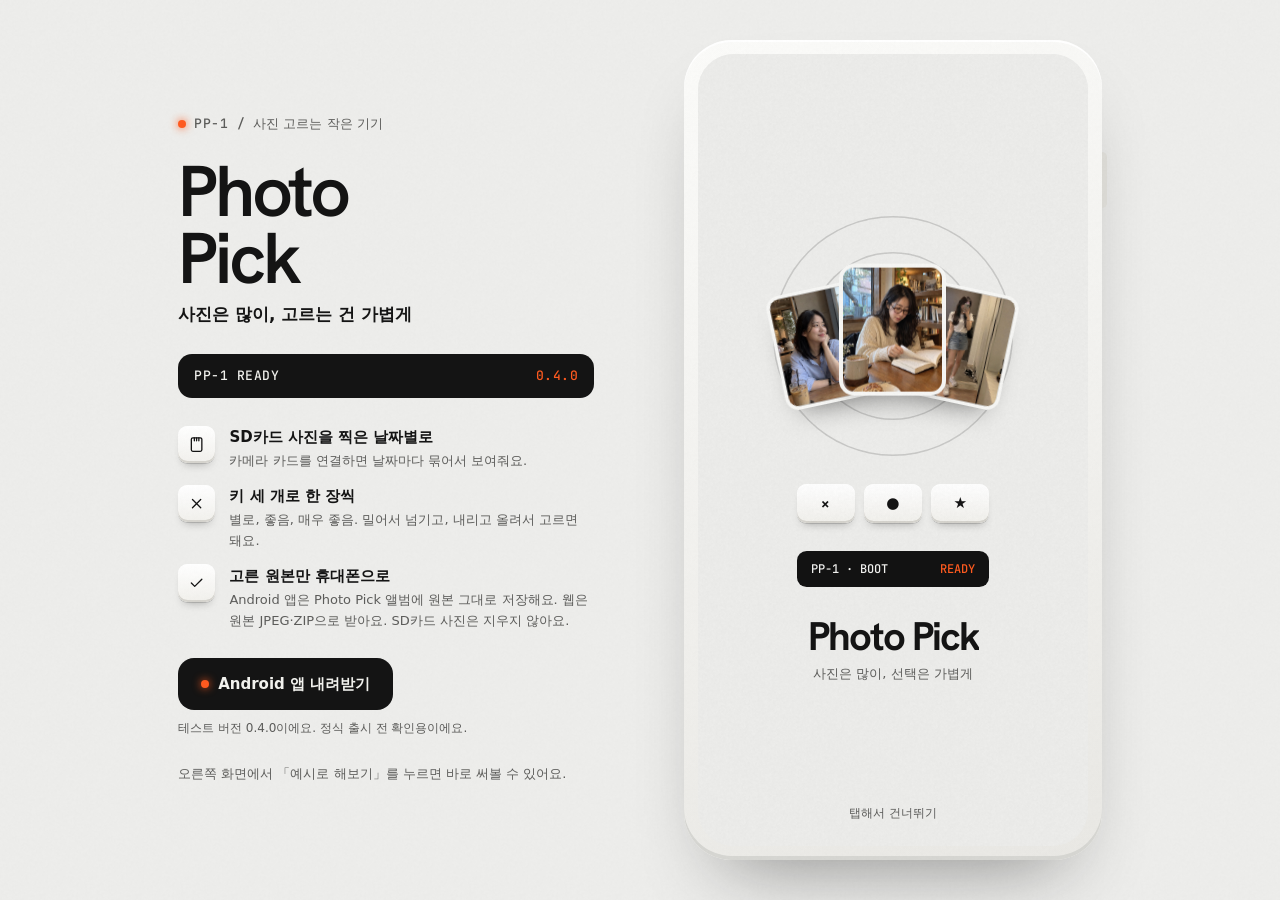
==== commit 3f56950c: "PP-1 0.4.0: web-pp1-auto 화면으로 웹·Android 교체 - 웹: app/index.html과 assets/를 새 화면(app.js·app.css·story.j" ====
--- a/index.html
+++ b/index.html
@@ -1,131 +1,65 @@
 <!doctype html>
-<html lang="ko" class="pp1">
+<html lang="ko">
 <head>
-<meta charset="utf-8"><meta name="viewport" content="width=device-width,initial-scale=1,viewport-fit=cover">
-<title>Photo Pick</title><meta name="description" content="SD카드 사진을 찍은 날짜별로 보고, 키 세 개로 골라 원본만 휴대폰에 옮기는 Photo Pick.">
+<meta charset="utf-8">
+<meta name="viewport" content="width=device-width,initial-scale=1,viewport-fit=cover">
+<meta name="theme-color" content="#EDEDEB">
+<meta name="description" content="SD카드 사진을 날짜별로 꺼내 보고, 키 세 개로 평가해 원본만 휴대폰에 옮기는 앱">
+<title>Photo Pick · PP-1</title>
+<link rel="icon" href="assets/app/icon.svg?v=0.4.0" type="image/svg+xml">
+<link rel="manifest" href="manifest.webmanifest">
+<script>
+  // 휴대폰·좁은 화면은 앱을 전체 화면으로 바로 연다
+  if (matchMedia('(max-width: 760px), (pointer: coarse) and (max-width: 1024px)').matches) location.replace('app/' + location.search);
+</script>
+<link rel="stylesheet" href="assets/pp1/fonts.css?v=0.4.0">
+<link rel="stylesheet" href="assets/pp1/tokens.css?v=0.4.0">
+<link rel="stylesheet" href="assets/pp1/components.css?v=0.4.0">
 <style>
-:root{--blue:#2461e8;--ink:#17253d;--muted:#8490a2;--line:#e8edf5;--wash:#f3f7ff}*{box-sizing:border-box}body{margin:0;background:#f4f6fa;color:var(--ink);font-family:Inter,"Pretendard","Noto Sans KR","Segoe UI",sans-serif}button{font:inherit;cursor:pointer;touch-action:manipulation}button:disabled{opacity:.42;cursor:default}.workspace{max-width:1100px;margin:48px auto;display:grid;grid-template-columns:1fr 410px;gap:72px;padding:0 32px}.eyebrow{font-size:11px;color:var(--blue);letter-spacing:2px;font-weight:700}.intro{padding-top:44px}h1{font-size:42px;letter-spacing:-2px;font-weight:600;line-height:1.35;margin:18px 0}p{line-height:1.8;color:#69768b;font-size:14px}.tabs{display:flex;gap:7px;margin:28px 0 24px}.tabs button{border:1px solid var(--line);background:white;border-radius:24px;padding:11px 18px;color:#69768b;font-size:13px}.tabs button.active{background:var(--ink);border-color:var(--ink);color:white}.concept{max-width:450px;min-height:130px}.concept h2{font-size:20px;font-weight:600;margin:0 0 8px}.flow{display:flex;gap:12px;align-items:center;margin-top:30px;font-size:12px;color:#8390a4}.flow b{color:var(--ink);font-weight:500}.steps{margin-top:36px;border-top:1px solid var(--line);padding-top:20px}.steps p{font-size:12px;margin:7px 0}.phone{width:390px;min-height:790px;background:white;border:1px solid #dfe5ef;border-radius:38px;box-shadow:0 22px 70px #293e6712;overflow:hidden;position:relative;padding:0 20px 18px}.status{height:39px;display:flex;justify-content:space-between;align-items:center;padding:0 8px;font-size:11px;font-weight:600}.status span:last-child{font-size:10px;letter-spacing:2px}.header{display:flex;justify-content:space-between;align-items:center;padding:14px 1px 18px}.wordmark{font-size:22px;letter-spacing:-1px;font-weight:600}.badge{font-size:10px;border-radius:20px;background:var(--wash);color:var(--blue);padding:7px 10px}.session{display:flex;justify-content:space-between;align-items:center;margin:0 0 13px;font-size:12px}.session span{color:var(--muted);font-size:11px}.progress{height:3px;background:#edf1f7;border-radius:3px;margin-bottom:18px;overflow:hidden}.progress i{display:block;background:var(--blue);height:100%;transition:width .3s}.card{height:455px;border-radius:22px;overflow:hidden;position:relative;background:#202830;user-select:none;touch-action:none}.card img{width:100%;height:100%;object-fit:contain;pointer-events:none}.card:after{content:"";position:absolute;inset:55% 0 0;background:linear-gradient(transparent,#0b142852);pointer-events:none}.photo-meta{position:absolute;top:16px;left:16px;color:white;font-size:10px;padding:6px 9px;border-radius:15px;background:#15273a3b;backdrop-filter:blur(8px)}.overlay{position:absolute;bottom:21px;left:0;right:0;z-index:2;display:flex;justify-content:center;gap:16px}.action{width:58px;height:58px;border:1px solid #ffffffa3;border-radius:50%;background:#ffffffee;color:#40536a;box-shadow:0 4px 18px #05111d16;display:flex;justify-content:center;align-items:center;font-size:25px}.action.primary{background:var(--blue);border-color:var(--blue);color:white;width:66px;height:66px;margin-top:-4px}.action svg{width:23px;height:23px;fill:none;stroke:currentColor;stroke-width:1.8;stroke-linecap:round;stroke-linejoin:round}.legend{display:flex;justify-content:center;gap:28px;font-size:10px;color:var(--muted);margin-top:13px}.toolbar{display:flex;justify-content:space-between;align-items:center;margin:23px 0 14px}.subtle{background:none;border:0;font-size:11px;color:#75849a;padding:7px 0}.counter{font-size:12px;color:var(--blue)}.cta{display:block;width:100%;background:var(--blue);color:white;border:0;border-radius:14px;padding:15px;font-weight:500;font-size:13px}.cta.secondary{background:var(--wash);color:var(--blue);margin-top:10px}.demo-note{font-size:9px;color:#99a3b2;text-align:center;margin:16px 0 0}.filmstrip{display:flex;gap:7px;padding:13px 0 0;overflow-x:auto}.thumb{height:53px;width:44px;flex-shrink:0;object-fit:cover;border-radius:6px;border:2px solid transparent;opacity:.55;cursor:pointer}.thumb.active{border-color:var(--blue);opacity:1}.grid{display:grid;grid-template-columns:repeat(3,1fr);gap:7px;max-height:490px;overflow:auto}.tile{position:relative;height:146px;border:0;border-radius:11px;overflow:hidden;padding:0;background:#bacde1}.tile img{width:100%;height:100%;object-fit:cover}.check{position:absolute;right:8px;top:8px;width:21px;height:21px;border:1.5px solid white;border-radius:50%;background:#23324933;color:white;font-size:12px;display:grid;place-items:center}.tile.selected .check{background:var(--blue);border-color:var(--blue)}.tile.selected{outline:2px solid var(--blue);outline-offset:-2px}.grid-help{font-size:11px;text-align:center;color:var(--muted);margin:12px 0}.screen-title{font-size:26px;font-weight:600;letter-spacing:-1px;margin:25px 0 8px}.screen-copy{font-size:12px;color:var(--muted);margin-bottom:24px}.summary-grid{display:grid;grid-template-columns:repeat(2,1fr);gap:8px;height:346px;overflow:auto;margin-bottom:22px}.summary-grid img{height:164px;width:100%;object-fit:cover;border-radius:12px}.empty{padding:70px 20px;text-align:center;color:#8390a4;background:var(--wash);border-radius:18px;margin-bottom:20px;font-size:13px}.transfer{height:460px;display:flex;flex-direction:column;justify-content:center;align-items:center}.ring{height:105px;width:105px;border-radius:50%;background:var(--wash);display:grid;place-items:center;color:var(--blue);font-size:28px;letter-spacing:-1px}.transfer h3{font-size:20px;font-weight:500}.transfer p{font-size:12px;text-align:center;margin:0}.share-preview{height:340px;position:relative;border-radius:20px;overflow:hidden;margin:25px 0}.share-preview img{width:100%;height:100%;object-fit:cover}.share-preview span{position:absolute;left:15px;bottom:15px;color:white;background:#15273a55;border-radius:15px;padding:7px 10px;font-size:10px}.toast{position:absolute;bottom:99px;left:24px;right:24px;background:#17253ded;border-radius:12px;color:white;padding:13px;text-align:center;font-size:11px;z-index:5}.modal{position:absolute;inset:0;background:#15233ade;z-index:4;padding:68px 20px 0;backdrop-filter:blur(6px)}.modal .card{height:530px}.close{position:absolute;right:25px;top:35px;border:0;background:white;border-radius:50%;width:30px;height:30px;color:var(--ink)}.done-card{display:grid;place-items:center;height:455px;background:var(--wash);border-radius:22px;text-align:center;padding:30px}.done-card h3{font-size:23px;font-weight:500}.done-card p{font-size:12px}.key{display:inline-block;border:1px solid #dce3ee;border-radius:5px;padding:1px 5px;font-size:10px;color:#8490a2}@media(max-width:790px){.workspace{display:flex;flex-direction:column;gap:20px;margin:20px auto;align-items:center;padding:0 15px}.intro{max-width:390px;padding:0}h1{font-size:27px;margin:12px 0}.concept{min-height:auto}.concept h2{font-size:17px}.concept p{font-size:12px}.tabs{margin:16px 0}.flow,.steps{display:none}.phone{width:min(390px,100%);border-radius:30px}.eyebrow{font-size:9px}}@media(prefers-reduced-motion:reduce){*{transition:none!important}}
-.action-item{display:flex;flex-direction:column;align-items:center;gap:7px;justify-content:flex-end}.action-item span{color:white;font-size:10px;text-shadow:0 1px 5px #0008}.overlay{gap:20px}.action.good{background:#e9f1ff;color:#2461e8;border-color:#dae6ff}.action.best{background:#2461e8;color:white;border-color:#2461e8}.action.active{outline:2px solid white;outline-offset:4px}.action.primary{width:58px;height:58px;margin:0}.overlay{gap:18px}.grade-badge{position:absolute;top:8px;right:8px;border-radius:20px;padding:4px 7px;background:#fff;color:#516076;font-size:11px}.grade-badge.keep{background:#e5efff;color:#2461e8}.grade-badge.best{background:#2461e8;color:white}.film-item{position:relative;flex-shrink:0}.film-item .grade-badge{top:2px;right:2px;padding:1px 3px;font-size:9px}.summary-counts{display:flex;gap:5px;flex-wrap:wrap;margin-bottom:14px}.summary-counts span{padding:7px;border-radius:9px;background:#f3f6fa;font-size:10px}.filters{display:flex;gap:7px;margin:15px 0}.filters button{flex:1;border:1px solid #e0e7f2;background:white;color:#75849a;border-radius:10px;padding:10px 6px;font-size:11px}.filters button.active{border-color:#2461e8;background:#f3f7ff;color:#2461e8}.summary-grid{height:290px}.summary-grid .tile{height:140px}.clear-rating{display:block;margin:15px auto;color:white;background:none;border:0;font-size:12px}.grid-help{margin:10px 0}.rating-footer{font-size:10px;color:#8a95a6;margin-top:8px;text-align:center}.final-shell{display:flex;justify-content:center;padding:20px 12px 35px}.phone{width:420px;min-height:820px;padding:0 22px 18px}.subtle{font-size:12px;min-height:38px}.cta{font-size:15px;min-height:50px}.screen-copy{font-size:13px;line-height:1.65}.action-item span{font-size:12px}.photo-meta{font-size:12px}.session{font-size:14px}.session span{font-size:12px}.counter{font-size:13px}.grid-help{font-size:12px}.demo-note{font-size:10px;line-height:1.5}.summary-counts span{font-size:12px}.filters button{font-size:12px;min-height:46px}.mode-switch{display:flex;gap:5px;padding:4px;background:#f2f5fa;border-radius:12px;margin-bottom:15px}.mode-switch button{flex:1;padding:10px;background:none;color:#8590a2;border:0;border-radius:9px;font-size:13px}.mode-switch button.active{background:white;color:#2461e8;box-shadow:0 1px 5px #192f5420}.session-actions{display:flex;justify-content:space-between;margin:7px 0}.hero{height:265px;border-radius:22px;overflow:hidden;margin:24px 0;background:#e6eef8}.hero img{width:100%;height:100%;object-fit:cover}.start-title{font-size:28px;line-height:1.4;letter-spacing:-1px;margin:32px 0 12px}.folder-panel{border:1px solid #e2e9f4;border-radius:18px;padding:20px;margin:30px 0;background:#f8faff}.folder-panel b{display:block;font-size:17px;margin-bottom:8px}.folder-panel p{font-size:13px;margin:0}.small-note{font-size:12px;line-height:1.6;color:#8894a6}.album-filters{display:flex;gap:6px;flex-wrap:wrap;margin-bottom:14px}.album-filters button{padding:7px 10px;min-height:36px;font-size:11px;border:1px solid #e3e9f1;background:white;border-radius:18px;color:#7a879b}.album-filters button.active{background:#edf3ff;color:#2461e8;border-color:#acc5ff}@media(max-width:480px){.final-shell{padding:0}.phone{border:0;border-radius:0;box-shadow:none;width:100%;min-height:100vh;padding:0 18px 18px}.card{height:min(470px,58vh);min-height:350px}.modal{position:fixed;max-width:420px;margin:auto}.status{height:30px}}.hint{font-size:12px;color:#8794a8;text-align:center;line-height:1.7;margin:12px 0}.blue{color:#2461e8}.grade-badge.unrated{font-size:10px;background:#ffffffdc;color:#6d798b}.scan-grid{margin-bottom:25px;max-height:310px}.detail-top{display:flex;align-items:center;justify-content:space-between;color:white;margin-bottom:13px}.detail-top button{width:44px;height:44px;border:0;border-radius:50%;background:#ffffff24;color:white;font-size:22px}.detail-top span{font-size:14px}.modal{padding:38px 20px 0}.modal .card{height:530px}.sheet-backdrop{position:absolute;inset:0;background:#162b476b;display:flex;align-items:flex-end;z-index:10}.sheet{background:white;border-radius:25px 25px 0 0;padding:25px 22px 30px;width:100%;box-shadow:0 -10px 60px #13284a12}.sheet h3{font-size:22px;margin:0 0 15px}.sheet p{font-size:14px;line-height:1.65}.sheet .grid{max-height:370px;overflow:auto;margin:18px 0}.summary-counts span{font-size:13px}.album-filters button{font-size:12px}.subtle{font-size:14px}.hint{font-size:12px}.summary-grid{height:265px;grid-auto-rows:140px;align-content:start}.card{height:450px}.saved-sheet .tile{height:120px}@media(max-width:480px){.modal .card{height:min(530px,67vh)}.sheet-backdrop{position:fixed;max-width:420px;margin:auto}.card{height:min(455px,54vh)}}@media(prefers-reduced-motion:reduce){*{scroll-behavior:auto}}.album-filters button{font-size:14px}.summary-counts span{font-size:14px}.filters button{font-size:14px}.session span,.counter,.photo-meta{font-size:14px}.hint{font-size:14px}.mode-switch button{font-size:14px}.grid-help{font-size:14px}.small-note{font-size:14px}.scan-grid .tile{height:135px}.connect-guide{display:flex;gap:9px;align-items:center;font-size:13px;background:#f3f7ff;padding:22px 12px;border-radius:16px;margin:26px 0;color:#546c8b}.connect-guide b{color:#2461e8}.input-message{background:#f3f7ff;padding:14px;border-radius:12px;color:#2461e8;font-size:14px}.reading-layer{position:absolute;inset:0;background:#fffffff2;display:flex;flex-direction:column;align-items:center;justify-content:center;z-index:15}.reading-layer p{font-size:14px}.filename{font-size:11px;display:inline-block;max-width:260px;overflow:hidden;text-overflow:ellipsis;white-space:nowrap;opacity:.9}.image-error{position:absolute;top:45%;left:8px;right:8px;text-align:center;color:#49617c;font-size:12px;pointer-events:none}.session b{max-width:230px;overflow:hidden;text-overflow:ellipsis;white-space:nowrap}.small-note{line-height:1.8}
-/* Reference-aligned visual layer. State and file reading remain unchanged. */
-:root{--blue:#0064ff;--ink:#080f43;--muted:#707ba9;--wash:#edf4fd;--line:#e2ebf7}body{background:radial-gradient(ellipse at top,#fff 0,#f1f8fe 72%);font-family:"Pretendard","Noto Sans KR","Malgun Gothic","Segoe UI",sans-serif;color:var(--ink)}.final-shell{padding:28px 16px;min-height:100vh;align-items:flex-start}.phone{width:394px;min-height:702px;padding:0 17px 12px;border:0;border-radius:22px;box-shadow:0 4px 30px #8bbbde29;background:#fff;overflow:hidden}.header{height:79px;padding:17px 0 14px;display:grid;grid-template-columns:34px 1fr 34px;text-align:center;align-items:start}.header h1{font-size:21px;line-height:1.45;letter-spacing:-.8px;font-weight:750;margin:2px 0 0}.header p{font-size:14px;line-height:1.5;margin:2px 0 0;color:var(--muted)}.icon-button{background:transparent;border:0;color:var(--ink);width:34px;height:36px;display:grid;place-items:center;padding:4px}.icon-button svg{width:25px;height:25px;fill:none;stroke:currentColor;stroke-width:2;stroke-linecap:round;stroke-linejoin:round}.header #screen-menu svg{width:22px;fill:currentColor;stroke-width:1}.cta{display:flex;align-items:center;justify-content:center;gap:16px;border-radius:21px;min-height:56px;font-size:16px;font-weight:650;padding:12px 10px;background:var(--blue);color:#fff;border:0;letter-spacing:-.3px}.cta svg,.demo-link svg{width:26px;height:26px;fill:none;stroke:currentColor;stroke-width:2;stroke-linecap:round;stroke-linejoin:round}.cta.secondary{background:linear-gradient(120deg,#edf5fe,#eaf2fc);color:var(--blue)}.connection-art{height:231px;margin:0 -3px 8px;display:flex;align-items:center;justify-content:center}.connection-art img{width:100%;height:100%;object-fit:contain}.connection-steps{list-style:none;display:flex;flex-direction:column;gap:8px;padding:0;margin:0 0 20px}.connection-steps li{display:flex;gap:23px;align-items:center;background:linear-gradient(110deg,#eff6fe,#f3f7fd);border-radius:16px;padding:10px 16px;min-height:63px}.connection-steps li>span{width:36px;height:36px;flex-shrink:0;display:grid;place-items:center;border-radius:50%;background:var(--blue);box-shadow:inset 0 2px 6px #76b3ff99;color:#fff;font-size:20px}.connection-steps b{font-size:15px;letter-spacing:-.6px;white-space:nowrap}.connection-steps p{font-size:12px;line-height:1.5;color:var(--muted);margin:3px 0 0;letter-spacing:-.4px}.file-cta{min-height:50px!important;border:1px solid #dce8f7!important;color:#536494!important;font-size:15px!important;margin-top:8px!important}.demo-link{display:flex;align-items:center;justify-content:center;gap:3px;color:var(--muted);background:none;border:0;margin:10px auto 0;font-size:13px;padding:0;min-height:20px}.demo-link svg{width:15px;height:15px;stroke-width:1.7}.resume-panel{background:#f1f6ff;border-radius:12px;padding:10px 12px;margin:-9px 0 12px;font-size:12px;color:var(--muted)}.resume-panel small{display:block;margin-top:5px}.resume-panel button{display:flex;align-items:center;gap:5px;min-height:28px;padding:3px 0}.resume-panel svg{width:15px;height:15px;fill:none;stroke:currentColor;stroke-width:2}.folder-panel{display:flex;align-items:center;gap:22px;padding:14px 18px;background:linear-gradient(130deg,#edf7ff,#f2f7fc);border:0;border-radius:16px;margin:0 0 15px;min-height:73px}.folder-panel>svg{width:41px;height:41px;fill:#559eff;stroke:#448eff;stroke-width:1;flex-shrink:0}.folder-panel b{font-size:16px;line-height:1.5;margin:0 0 1px;overflow-wrap:anywhere}.folder-panel p{font-size:13px;color:var(--muted);line-height:1.5}.scan-grid{grid-template-columns:repeat(2,1fr);gap:7px;max-height:none;margin:0}.scan-grid .tile{height:160px;border-radius:9px}.scan-check{position:absolute;right:9px;top:9px;border-radius:50%;background:#fff;width:36px;height:36px;color:var(--blue);border:2px solid white;display:grid;place-items:center;box-shadow:0 2px 10px #0001}.scan-check svg{height:24px;width:24px;stroke:currentColor;stroke-width:2.8;fill:none}.scan-grid .tile:last-child .scan-check{background:var(--blue);color:#fff}.scan-progress{display:flex;align-items:center;gap:12px;margin:20px 3px 22px}.scan-progress .progress{height:12px;margin:0;flex:1;border-radius:10px;background:#edf3fd}.scan-progress .progress i{border-radius:10px}.scan-progress>span{font-size:15px;color:var(--muted)}.scan-caption{text-align:center;margin:0 0 19px}.scan-caption h2{font-size:19px;letter-spacing:-.5px;margin:0 0 3px;font-weight:750}.scan-caption strong{color:var(--blue);font-size:23px}.scan-caption p{font-size:13px;color:var(--muted);margin:0;line-height:1.7}.mode-switch{height:40px;padding:0;gap:0;border-radius:25px;background:#eaf2fd;margin:3px 0 13px;overflow:hidden}.mode-switch button{padding:7px;border-radius:25px;font-size:14px;font-weight:650;color:var(--ink)}.mode-switch button.active{background:var(--blue);color:white;box-shadow:none}.card{height:484px;min-height:0;border-radius:17px;background:#edf3f9}.demo-card img{object-fit:cover}.real-card img{object-fit:contain}.card:after{inset:62% 0 0;background:linear-gradient(transparent,#000b)}.photo-meta{background:#101b3780;top:10px;left:10px;max-width:90%;font-size:11px}.overlay{bottom:18px;gap:27px}.action{width:76px;height:76px;border:2px solid #ffffff26;background:#6b707ddd;color:white;box-shadow:0 3px 16px #0002}.action.good{background:#fff;color:var(--blue);border-color:#fff}.action.best{background:var(--blue);color:#fff;border-color:var(--blue)}.action svg{width:36px;height:36px;stroke-width:1.8}.action.best svg{fill:currentColor}.action-item{gap:6px}.action-item span{font-size:15px;font-weight:650;text-shadow:0 2px 4px #000;letter-spacing:-.6px}.results-cta{margin-top:14px!important;min-height:51px;font-size:16px}.results-cta svg{stroke-width:4;width:25px}.gesture-hint{font-size:11px;color:#7784aa;text-align:center;line-height:1.4;margin:8px 0 0}.summary-counts{display:block;border-radius:16px;background:linear-gradient(120deg,#eff5fd,#f5f8fc);padding:3px 13px;margin:5px 0 9px}.rating-row{display:flex;align-items:center;gap:15px;height:44px;border-bottom:1px solid #e3ebf6;font-size:15px}.rating-row:last-child{border:0}.rating-row b{font-weight:650;flex:1;letter-spacing:-.4px}.rating-row strong{font-size:19px;color:var(--blue);font-weight:650}.rating-row:nth-child(n+3) strong{color:var(--muted)}.summary-counts .rating-symbol{height:32px;width:32px;border-radius:50%;padding:5px;background:#fff;color:var(--blue);display:grid;place-items:center;flex-shrink:0}.rating-symbol svg{width:23px;height:23px;fill:none;stroke:currentColor;stroke-width:1.8;stroke-linecap:round;stroke-linejoin:round}.summary-counts .rating-symbol.best{background:var(--blue);color:#fff}.rating-symbol.best svg{fill:currentColor}.summary-counts .rating-symbol.skip{background:#737988;color:white}.summary-counts .rating-symbol.unrated{background:#a5abba;color:white}.rating-symbol i{width:19px;height:19px;border:2px solid white;border-radius:50%}.continue-cta{min-height:47px;border-radius:17px;font-size:15px;gap:12px;margin:0 0 14px!important}.continue-cta svg:first-child{width:22px;stroke-width:3.5}.continue-cta svg:last-child{width:16px}.filters{gap:0;background:#edf4fd;border-radius:18px;overflow:hidden;margin:0 0 12px}.filters button{font-size:12px;min-height:40px;border:0;background:none;color:var(--ink);border-radius:18px;white-space:nowrap;font-weight:650;padding:7px 3px}.filters button.active{background:var(--blue);color:#fff}.summary-grid{grid-template-columns:repeat(4,minmax(0,1fr));gap:5px;height:184px;grid-auto-rows:89px;max-height:184px;margin:0 0 18px;overflow:auto}.summary-grid .tile{height:89px;border-radius:8px}.summary-grid img{height:100%;border-radius:0}.grade-badge{top:5px;right:5px;width:27px;height:27px;display:grid;place-items:center;border:1.5px solid #fff;padding:0;font-size:19px;box-shadow:0 2px 7px #183a5520}.grade-badge svg{width:20px;height:20px;fill:none;stroke:currentColor;stroke-width:1.8;stroke-linecap:round;stroke-linejoin:round}.grade-badge.best svg{fill:currentColor}.grade-badge.unrated{font-size:8px;width:35px}.grade-badge.keep{background:#fff;color:var(--blue);font-size:16px}.hint{font-size:13px;margin:15px 0 0;color:var(--muted);line-height:1.6}.summary-empty{height:184px;display:grid;place-content:center;margin:0 0 18px;padding:25px 15px;font-size:13px}.album-filters{gap:5px;margin:0 0 12px}.album-filters button{font-size:11px;min-height:32px;padding:5px 8px}.album-filters button.active{background:var(--blue);color:#fff;border-color:var(--blue)}.album-grid{height:440px;max-height:440px;align-content:start;grid-template-columns:repeat(3,1fr);gap:6px}.album-grid .tile{height:142px;border-radius:9px}.sheet{color:var(--ink)}.sheet .cta{margin-top:8px}.modal .card{height:min(530px,69vh)}.done-card{height:484px}.reading-layer .ring{background:var(--wash)}button:focus-visible{outline:3px solid #7cb7ff;outline-offset:3px}.input-message{font-size:12px;margin:12px 0 0}.photo-meta .filename{font-size:11px;max-width:260px}
-@media(max-width:480px){.final-shell{padding:0;background:white}.phone{width:100%;max-width:420px;min-height:100dvh;border-radius:0;padding:0 17px 14px;box-shadow:none}.header{height:79px}.card{height:clamp(370px,62vh,570px)}.connection-art{height:clamp(180px,29vh,265px)}.scan-grid .tile{height:clamp(140px,21vh,180px)}.summary-grid{height:184px}.overlay{gap:clamp(17px,6vw,30px)}.action{width:clamp(66px,19vw,80px);height:clamp(66px,19vw,80px)}.connection-steps li{gap:18px}.connection-steps b{font-size:14px}.connection-steps p{font-size:11px}.modal,.sheet-backdrop{max-width:420px}.scan-caption{margin-bottom:18px}}
-
-/* Persona review: visual clarity and touch targets; rating logic unchanged. */
-:root{--muted:#59678f}
-.header{grid-template-columns:44px minmax(0,1fr) 44px}
-.icon-button{width:44px;height:44px}
-.header[data-screen="pick"]{grid-template-columns:78px minmax(0,1fr) 78px}
-.header[data-screen="pick"] #screen-back{display:flex;align-items:center;justify-content:flex-start;gap:2px;width:78px;font-size:12px;white-space:nowrap}
-.header[data-screen="pick"] #screen-back svg{width:21px;height:21px;flex-shrink:0}
-.header #screen-menu{justify-self:end}
-.demo-link{min-height:44px}
-.mode-switch{height:44px}
-.mode-switch button,.filters button,.album-filters button{min-height:44px}
-.filters button,.album-filters button{font-size:13px}
-.connection-steps p{font-size:12px;color:var(--muted)}
-.gesture-hint{font-size:12px;color:var(--muted)}
-.original-note{font-size:12px;color:var(--muted);text-align:center;margin:3px 0 0;line-height:1.5}
-.cta.secondary{color:#0057df}
-.file-cta{color:#4e5e87!important}
-@media(max-width:480px){.connection-steps p{font-size:12px}.connection-steps b{white-space:normal}}
-@media(max-width:480px) and (max-height:700px){.card{height:clamp(290px,calc(100dvh - 254px),440px);min-height:0}.modal .card{height:clamp(280px,calc(100dvh - 180px),440px);min-height:0}}
+  *{box-sizing:border-box}
+  html,body{margin:0;height:100%}
+  body{background:var(--pp-body,#EDEDEB);color:var(--pp-ink,#141414);font-family:var(--pp-font-ko,"Noto Sans KR",system-ui,sans-serif)}
+  body::after{content:"";position:fixed;inset:0;background:url(assets/pp1/noise.png) repeat;background-size:96px;opacity:.07;mix-blend-mode:multiply;pointer-events:none}
+  .shell{min-height:100%;display:grid;grid-template-columns:minmax(0,26rem) auto;justify-content:center;align-items:center;gap:clamp(2.5rem,7vw,6.5rem);padding:2.5rem 2rem}
+  .intro{display:flex;flex-direction:column;gap:1.75rem;max-width:26rem}
+  .top{display:flex;align-items:center;gap:.5rem;font:500 .8125rem/1 var(--pp-font-ko,sans-serif);color:var(--pp-muted,#5C5C5A)}
+  .mono{font-family:var(--pp-font-mono,monospace);letter-spacing:.04em}
+  .led{width:.5rem;height:.5rem;border-radius:50%;background:#FF5A1F;box-shadow:0 0 8px #FF5A1F}
+  h1{margin:0;font:600 clamp(3rem,6vw,4.5rem)/.92 var(--pp-font-num,sans-serif);letter-spacing:-.045em}
+  .tag{margin:.75rem 0 0;font-size:1.0625rem;font-weight:600}
+  .oled{display:flex;justify-content:space-between;align-items:center;height:2.75rem;padding:0 1rem;border-radius:.875rem;background:#141414;color:#F2F2EE;font:500 .8125rem/1 var(--pp-font-mono,monospace);letter-spacing:.04em}
+  .oled em{font-style:normal;color:#FF5A1F}
+  ul{list-style:none;margin:0;padding:0;display:flex;flex-direction:column;gap:.875rem}
+  li{display:flex;gap:.875rem;align-items:flex-start}
+  li svg{flex:none;box-sizing:content-box;width:1.125rem;height:1.125rem;padding:.6rem;border-radius:.6rem;background:linear-gradient(#FFFFFF,#F1F0EC);box-shadow:inset 0 1px 0 rgba(255,255,255,.95),inset 0 -2px 0 #D6D4CE,0 1px 0 rgba(20,20,20,.14),0 6px 10px -6px rgba(20,20,20,.38);fill:none;stroke:#141414;stroke-width:1.75;stroke-linecap:round;stroke-linejoin:round}
+  li b{display:block;font-size:.9375rem;margin:.15rem 0 .2rem}
+  li span{font-size:.8125rem;line-height:1.5;color:var(--pp-muted,#5C5C5A)}
+  .cta{display:flex;flex-direction:column;gap:.6rem;align-items:flex-start}
+  .btn{display:inline-flex;align-items:center;gap:.6rem;min-height:3.25rem;padding:0 1.4rem;border-radius:1rem;background:#141414;color:#F2F2EE;text-decoration:none;font-weight:700;font-size:.9375rem}
+  .btn:hover{background:#000}
+  .cta small{font-size:.75rem;color:var(--pp-muted,#5C5C5A)}
+  .hint{margin:0;font-size:.8125rem;color:var(--pp-muted,#5C5C5A)}
+  .device{position:relative;padding:.875rem;border-radius:3rem;background:linear-gradient(160deg,#FBFBF9,#E9E8E4);box-shadow:0 40px 80px -40px rgba(0,0,0,.45),0 2px 0 #fff inset,0 -4px 0 #D6D6D2 inset}
+  .device::before{content:"";position:absolute;right:-.3rem;top:7rem;width:.3rem;height:3.5rem;border-radius:0 .3rem .3rem 0;background:#DAD9D4}
+  iframe{display:block;width:390px;height:min(844px,calc(100vh - 6.75rem));border:0;border-radius:2.25rem;background:#EDEDEB}
+  @media (max-width:1000px){.shell{grid-template-columns:1fr;justify-items:center}.intro{align-items:center;text-align:center}.cta{align-items:center}li{text-align:left}}
 </style>
-<link rel="stylesheet" href="assets/premium.css?v=web-0.2.7">
-<link rel="stylesheet" href="assets/native-app.css?v=web-0.2.7">
-<link rel="stylesheet" href="assets/ui-polish.css?v=web-0.2.7">
-<link rel="stylesheet" href="assets/quiet-glass.css?v=web-0.2.7">
-<link rel="stylesheet" href="assets/web-app.css?v=web-0.2.7"><link rel="stylesheet" href="assets/design-preview.css">
-<link rel="stylesheet" href="assets/pp1/fonts.css"><link rel="stylesheet" href="assets/pp1/tokens.css"><link rel="stylesheet" href="assets/pp1/components.css"><link rel="stylesheet" href="assets/pp1/app-skin.css"><link rel="stylesheet" href="assets/pp1/opening.css"><link rel="stylesheet" href="assets/pp1/desktop.css"><meta name="color-scheme" content="light"></head>
-<body class="pp-screen">
-<main class="final-shell"><aside class="pp-intro" aria-label="Photo Pick 소개">
-<div class="pp-intro__top"><span class="pp-led"></span>PP-1 / 사진 고르는 작은 기기</div>
-<div class="pp-intro__mark"><div class="pp-intro__lens" aria-hidden="true"><i></i><i></i><i></i><b></b></div><div><h1>Photo Pick</h1><p class="pp-intro__tag">사진은 많이, 고르는 건 가볍게</p></div></div>
-<div class="pp-intro__type" aria-hidden="true"><span>PP-1 READY</span></div>
-<ul>
-<li><svg viewBox="0 0 24 24" aria-hidden="true"><rect x="5" y="3" width="14" height="18" rx="2" fill="none" stroke="#141414" stroke-width="1.8"/><path d="M9 3v4M12 3v4M15 3v4" stroke="#141414" stroke-width="1.8"/></svg><div><b>SD카드 사진을 찍은 날짜별로</b><span>카메라 카드를 연결하면 날짜마다 묶어서 보여줘요.</span></div></li>
-<li><svg viewBox="0 0 24 24" aria-hidden="true"><path d="M6 6l12 12M18 6L6 18" stroke="#141414" stroke-width="2" stroke-linecap="round"/></svg><div><b>키 세 개로 한 장씩</b><span>별로, 좋음, 매우 좋음. 밀어서 넘기고 눌러서 고르면 돼요.</span></div></li>
-<li><svg viewBox="0 0 24 24" aria-hidden="true"><path d="M5 12.5l4.5 4.5L19 7.5" fill="none" stroke="#141414" stroke-width="2.2" stroke-linecap="round" stroke-linejoin="round"/></svg><div><b>고른 원본만 휴대폰으로</b><span>Photo Pick 앨범에 원본 그대로 저장해요. SD카드 사진은 지우지 않아요.</span></div></li>
-</ul>
-<div class="pp-intro__cta"><a class="pp-btn" href="https://github.com/racheu107/photo-pick-pp1/releases/latest" target="_blank" rel="noopener"><span class="pp-led"></span>Android 앱 내려받기</a><small>테스트 버전 0.2.7 미리보기예요. 정식 출시 전 확인용이에요.</small></div>
-<p class="pp-intro__hint">오른쪽 화면에서 「예시 사진으로 체험」을 누르면 바로 써볼 수 있어요.</p>
-</aside><section class="phone" aria-label="Photo Pick 최종 프로토타입"><div class="brand-strip"><span>PHOTO<span class="brand-accent">PICK</span></span><span class="brand-caption">YOUR CAMERA LIBRARY</span></div><header class="header" id="screen-header"></header><div id="app"></div><div id="layer"></div><input id="directory-input" type="file" webkitdirectory multiple accept=".jpg,.jpeg,image/jpeg" hidden><input id="files-input" type="file" multiple accept=".jpg,.jpeg,image/jpeg" hidden></section></main>
-<script src="assets/asset-manifest.js?v=feed-20261013"></script><script src="assets/pp1/opening.js"></script>
-<script>
-const demoPhotos = [
- ['feed-01-window-portrait.png','창가의 오후'],
- ['feed-02-cafe-table.png','커피와 크루아상'],
- ['feed-03-street-portrait.png','골목 산책'],
- ['feed-04-cafe-interior.png','동네 카페'],
- ['feed-05-mirror-outfit.png','오늘의 옷차림'],
- ['feed-06-dessert.png','딸기 케이크'],
- ['feed-07-park-portrait.png','공원의 휴식'],
- ['feed-08-flower-detail.png','꽃과 커피'],
- ['feed-09-book-cafe-portrait.png','책 읽는 시간'],
- ['feed-10-rainy-window.png','비 오는 저녁']
-].map(([file,label],i)=>({id:i,label,url:window.PHOTO_PICK_ASSETS?.photos?.[i] || `assets/${file}`}));
-let sourcePhotos=demoPhotos;
-const KEY='photopick.web.v1',SESSION='demo-instagram-v1';
-const labels={skip:'별로',keep:'좋음',best:'매우 좋음'},symbols={skip:'×',keep:'✓',best:'★'};
-const icons={skip:'<path d="m7 7 10 10M17 7 7 17"/>',keep:'<path d="M7 10v10H3V10zm0 0 5-7c2 0 2 2 1 5h5c2 0 2 2 1 4l-2 8H7"/>',best:'<path d="m12 3 2.8 5.7 6.2.9-4.5 4.4 1.1 6.2-5.6-3-5.6 3 1.1-6.2L3 9.6l6.2-.9z"/>'};
-const fresh=()=>({version:2,session:SESSION,dataset:'demo',descriptors:demoPhotos.map(p=>({path:p.label,name:p.label,size:0,mtime:0})),folderName:'카페와 일상 기록',screen:'home',mode:'card',index:0,ratings:{},history:[],scope:'best',albumFilter:'all',hintSeen:false,imported:[],progress:0});
-let state=fresh(),saved=null,storageOK=true,modalId=null,transferTimer=null,scanTimer=null,homeMessage='';
-const app=document.querySelector('#app'),layer=document.querySelector('#layer');
-const esc=v=>String(v).replace(/[&<>"']/g,c=>({'&':'&amp;','<':'&lt;','>':'&gt;','"':'&quot;',"'":'&#39;'}[c]));
-function total(){return state.descriptors.length;}
-function validRatings(r,n){return r&&typeof r==='object'&&!Array.isArray(r)&&Object.entries(r).every(([id,v])=>/^(0|[1-9]\d*)$/.test(id)&&Number(id)<n&&['skip','keep','best'].includes(v));}
-function validSnapshot(s,n){return s&&Number.isInteger(s.index)&&s.index>=0&&s.index<=n&&validRatings(s.ratings,n);}
-function validDescriptors(d){return Array.isArray(d)&&d.length>0&&d.every(x=>x&&typeof x.path==='string'&&typeof x.name==='string'&&Number.isSafeInteger(x.size)&&x.size>=0&&Number.isFinite(x.mtime));}
-try{const raw=localStorage.getItem(KEY);if(raw){let data;try{data=JSON.parse(raw);}catch(e){data=null;}if(data&&data.version===1&&data.session===SESSION)data={...fresh(),...data,version:2};if(data&&data.version===2&&['demo','real'].includes(data.dataset)&&(data.dataset==='demo'?data.session===SESSION:data.session==='sd-jpeg-v1')&&validDescriptors(data.descriptors)&&typeof data.folderName==='string'&&(data.dataset!=='demo'||JSON.stringify(data.descriptors)===JSON.stringify(fresh().descriptors))&&validSnapshot(data,data.descriptors.length)&&['card','grid'].includes(data.mode)&&['best','combined'].includes(data.scope)&&['all','unrated','skip','keep','best'].includes(data.albumFilter)&&Array.isArray(data.history)&&data.history.every(x=>validSnapshot(x,data.descriptors.length))){saved={...fresh(),...data,screen:'home',imported:[],progress:0};state={...saved};if(state.dataset==='real')sourcePhotos=[];}}}catch(e){storageOK=false;}
-function persist(){const data={version:2,session:state.session,dataset:state.dataset,descriptors:state.descriptors,folderName:state.folderName,index:state.index,ratings:{...state.ratings},history:state.history.slice(-40),mode:state.mode,scope:state.scope,albumFilter:state.albumFilter,hintSeen:state.hintSeen};saved={...fresh(),...data};try{localStorage.setItem(KEY,JSON.stringify(data));storageOK=true;}catch(e){storageOK=false;}}
-function revokePhotos(){sourcePhotos.forEach(p=>{if(p.url.startsWith('blob:'))URL.revokeObjectURL(p.url);});}
-function photoError(img){img.style.opacity='0';const box=img.parentElement;box.style.background='#d8e5f1';if(!box.querySelector('.image-error')){const note=document.createElement('span');note.className='image-error';note.textContent='이미지를 표시할 수 없어요';box.appendChild(note);}}
-function icon(v){return `<svg viewBox="0 0 24 24" aria-hidden="true">${icons[v]}</svg>`;}
-function img(p,extra='',full=false){return `<img src="${full?p.url:p.thumbUrl||p.url}" alt="${esc(p.label)}" loading="${full?'eager':'lazy'}" decoding="async" ${extra} onerror="photoError(this)">`;}
-function counts(){const c={skip:0,keep:0,best:0,unrated:0};state.descriptors.forEach((p,id)=>c[state.ratings[id]||'unrated']++);return c;}
-function selected(){return sourcePhotos.filter(p=>state.ratings[p.id]==='best'||(state.scope==='combined'&&state.ratings[p.id]==='keep'));}
-function firstUnrated(){const id=state.descriptors.findIndex((p,id)=>!state.ratings[id]);return id<0?total():id;}
-function badge(p){const grade=state.ratings[p.id];return `<span class="grade-badge ${grade||'unrated'}">${grade?icon(grade):'미평가'}</span>`;}
-function tile(p){return `<button class="tile" data-photo="${p.id}" aria-label="${esc(p.label)} · ${labels[state.ratings[p.id]]||'미평가'} · 평가하기">${img(p)}${badge(p)}</button>`;}
-function actions(p){return `<div class="overlay">${['skip','keep','best'].map(v=>`<div class="action-item"><button class="action ${v==='keep'?'good':v==='best'?'best':''} ${state.ratings[p.id]===v?'active':''}" data-rate="${v}" aria-label="${labels[v]}" aria-pressed="${state.ratings[p.id]===v}">${icon(v)}</button><span>${labels[v]}</span></div>`).join('')}</div>`;}
-function uiIcon(name){const paths={back:'<path d="m9 4-6 6 6 6M3 10h11a7 7 0 0 1 0 14"/>',menu:'<circle cx="12" cy="5" r="1"/><circle cx="12" cy="12" r="1"/><circle cx="12" cy="19" r="1"/>',folder:'<path d="M3 7V4h7l3 3h8v14H3z"/>',file:'<path d="M6 3h8l4 4v14H6zM14 3v5h4M9 12h6M9 16h6"/>',stats:'<path d="M5 13v8M12 5v16M19 9v12"/>',download:'<path d="M12 3v13m-6-6 6 6 6-6M3 16v5h18v-5"/>',play:'<path d="m8 4 13 8-13 8z"/>',right:'<path d="m9 5 7 7-7 7"/>',check:'<path d="m5 12 5 5 9-10"/>'};return `<svg viewBox="0 0 26 26" aria-hidden="true">${paths[name]||''}</svg>`;}
-function card(p){return `<div class="card ${state.dataset==='demo'?'demo-card':'real-card'}" id="photo-card">${img(p)}${state.dataset==='real'?`<div class="photo-meta"><span class="filename">${esc(p.label)}</span></div>`:''}${actions(p)}</div>`;}
-function header(){const c=counts(),titles={home:'SD카드 연결',scan:'사진 읽기',pick:'사진 평가',summary:'평가 결과',transfer:'사진 저장',ready:'저장 체험 완료'};document.querySelector('#screen-header').dataset.screen=state.screen;document.querySelector('#screen-header').innerHTML=`<button class="icon-button" id="screen-back" aria-label="${state.screen==='pick'?'이전 평가 되돌리기':'이전 화면'}">${uiIcon('back')}${state.screen==='pick'?'<span>되돌리기</span>':''}</button><div><h1>${titles[state.screen]}</h1>${state.screen==='pick'?`<p>${Math.min(state.index+1,total())} / ${total()}</p>`:state.screen==='summary'?`<p>${total()-c.unrated} / ${total()}장 평가 완료</p>`:''}</div><button class="icon-button" id="screen-menu" aria-label="메뉴">${uiIcon('menu')}</button>`;}
-function render(){layer.innerHTML='';modalId=null;document.querySelector('.phone').dataset.screen=state.screen;header();const screens={home:home,scan:scan,pick:pick,summary:summary,transfer:transfer,ready:ready};screens[state.screen]();bind();}
-function home(){const c=counts(),hasSession=!!saved,needsFiles=hasSession&&state.dataset==='real'&&!sourcePhotos.length;app.innerHTML=`<div class="connection-art"><img src="${window.PHOTO_PICK_ASSETS?.connection||'assets/connection-guide.png'}" alt="SD카드를 USB-C 카드 리더기에 넣고 휴대폰에 연결하는 순서"></div><ol class="connection-steps"><li><span>1</span><div><b>리더기에 SD카드를 넣으세요</b><p>SD카드를 카드 리더기에 넣어주세요.</p></div></li><li><span>2</span><div><b>기기에 리더기를 연결하세요</b><p>리더기의 USB-C를 기기에 연결하세요.</p></div></li><li><span>3</span><div><b>사진 폴더를 선택하세요</b><p>열고 싶은 SD카드의 사진 폴더를 선택하세요.</p></div></li></ol>${hasSession?`<div class="resume-panel"><span>${esc(state.folderName)} · ${total()-c.unrated} / ${total()}장 평가</span>${needsFiles?'<small>같은 폴더를 다시 선택하면 이어서 평가해요.</small>':`<button class="subtle blue" id="resume">이어서 평가 ${uiIcon('right')}</button>`}</div>`:''}<button class="cta" id="folder">${uiIcon('folder')}${needsFiles?'SD카드 폴더 다시 선택':'SD카드 폴더 선택'}</button><button class="cta secondary file-cta" id="files">${uiIcon('file')}사진 파일 선택</button><button class="demo-link" id="demo">예시 사진으로 체험 ${uiIcon('right')}</button>${homeMessage?`<p class="input-message" role="status">${esc(homeMessage)}</p>`:''}${storageOK?'':'<p class="small-note">이 브라우저에서는 이어하기 저장을 사용할 수 없어요.</p>'}`;}
-function scan(){app.innerHTML=`<div class="folder-panel">${uiIcon('folder')}<div><b>${state.dataset==='demo'?'DCIM / 100_FUJI':esc(state.folderName)}</b><p>${state.dataset==='demo'?'SD카드 > DCIM > 100_FUJI':'SD카드 > '+esc(state.folderName)}</p></div></div><div class="grid scan-grid">${sourcePhotos.slice(0,4).map(p=>`<div class="tile">${img(p)}<span class="scan-check">${uiIcon('check')}</span></div>`).join('')}</div><div class="scan-progress"><div class="progress"><i style="width:${state.progress}%"></i></div><span>${state.progress===100?total():Math.floor(total()*state.progress/100)} / ${total()}</span></div><div class="scan-caption"><h2>JPEG <strong>${total()}장</strong>을 찾았어요</h2><p>사진은 아직 휴대폰에 저장되지 않았어요.</p></div><button class="cta" id="begin" ${state.progress<100?'disabled':''}>${uiIcon('stats')}평가 시작</button>`;}
-function albumPhotos(){return sourcePhotos.filter(p=>state.albumFilter==='all'||(state.albumFilter==='unrated'?!state.ratings[p.id]:state.ratings[p.id]===state.albumFilter));}
-function pick(){const c=counts(),shown=albumPhotos();app.innerHTML=`<nav class="mode-switch" aria-label="사진 보기"><button data-mode="card" class="${state.mode==='card'?'active':''}" aria-pressed="${state.mode==='card'}">한 장씩</button><button data-mode="grid" class="${state.mode==='grid'?'active':''}" aria-pressed="${state.mode==='grid'}">앨범</button></nav>${state.mode==='card'?(state.index<total()?card(sourcePhotos[state.index]):'<div class="done-card"><div><h3>모든 사진을 평가했어요</h3><button class="subtle" id="review">처음부터 다시 보기</button></div></div>'):`<div class="album-filters" aria-label="평가 필터">${[['all','전체',total()],['unrated','미평가',c.unrated],['best','매우 좋음',c.best],['keep','좋음',c.keep],['skip','별로',c.skip]].map(([v,label,n])=>`<button data-albumfilter="${v}" class="${state.albumFilter===v?'active':''}" aria-pressed="${state.albumFilter===v}">${label} ${n}</button>`).join('')}</div>${shown.length?`<div class="grid album-grid">${shown.map(tile).join('')}</div>`:'<div class="empty">이 등급의 사진이 없어요.</div>'}`}<button class="cta secondary results-cta" id="summary">${uiIcon('stats')}평가 결과 확인</button><p class="gesture-hint">${state.mode==='grid'?'사진을 눌러 평가 수정':'← 별로　·　→ 좋음　·　↑ 매우 좋음'}</p><p class="original-note">평가해도 원본 사진은 그대로예요.</p>`;}
-function summary(){const c=counts(),photos=selected();app.innerHTML=`<div class="summary-counts">${[['best','매우 좋음'],['keep','좋음'],['skip','별로'],['unrated','미평가']].map(([v,label])=>`<div class="rating-row"><span class="rating-symbol ${v}">${v==='unrated'?'<i></i>':icon(v)}</span><b>${label}</b><strong>${c[v]}장</strong></div>`).join('')}</div>${c.unrated?`<button class="cta secondary continue-cta" id="unrated">${uiIcon('play')}미평가 ${c.unrated}장 이어서 평가 ${uiIcon('right')}</button>`:''}<div class="filters" aria-label="저장할 등급"><button data-scope="best" class="${state.scope==='best'?'active':''}" aria-pressed="${state.scope==='best'}">매우 좋음만 ${c.best}장</button><button data-scope="combined" class="${state.scope==='combined'?'active':''}" aria-pressed="${state.scope==='combined'}">좋음까지 포함 ${c.keep+c.best}장</button></div>${photos.length?`<div class="summary-grid">${photos.map(tile).join('')}</div>`:'<div class="empty summary-empty">아직 고른 사진이 없어요.<br>사진을 평가하거나 저장할 등급을 바꿔주세요.</div>'}<button class="cta" id="import" ${photos.length?'':'disabled'}>${uiIcon('download')}${photos.length}장 저장 진행 체험</button><p class="hint">사진 저장은 아직 체험 기능입니다.</p><button class="demo-link" id="all">전체 평가 보기 ${uiIcon('right')}</button>`;}
-function transfer(){const total=state.imported.length,completed=Math.floor(state.progress/100*total);app.innerHTML=`<div class="transfer"><div class="ring" id="percent">${state.progress}%</div><h3>저장 체험 진행 중</h3><p id="transfer-count">${completed} / ${total}장</p><p>실제 파일 복사는 실행되지 않아요.</p></div><div class="progress"><i id="transfer-bar" style="width:${state.progress}%"></i></div><button class="cta secondary" id="cancel">취소하고 결과로 돌아가기</button>`;}
-function ready(){app.innerHTML=`<h2 class="screen-title">저장 체험 완료</h2><p class="screen-copy">${state.imported.length}장의 저장 과정을 체험했어요.</p><div class="share-preview">${img(state.imported[0]||sourcePhotos[0])}<span>${state.imported.length}장</span></div><button class="cta" id="saved-photos">선택한 사진 보기</button><p class="hint">실제 파일은 아직 저장되지 않았어요.</p><button class="subtle" id="back">다시 평가</button>`;}
-function startFolder(){confirmCandidate({dataset:'demo',photos:demoPhotos,descriptors:fresh().descriptors,folderName:'카페와 일상 기록'});}
-function confirmFolder(){document.querySelector('#directory-input').value='';document.querySelector('#directory-input').click();}
-async function readSelection(files){if(!files.length)return;const originalScreen=state.screen;layer.innerHTML='<div class="reading-layer" role="status"><div class="ring" id="read-progress">0%</div><p>선택한 파일을 확인하는 중</p></div>';const jpeg=[];for(let i=0;i<files.length;i++){const f=files[i];if(/\.jpe?g$/i.test(f.name))jpeg.push(f);if(i%100===0||i===files.length-1){document.querySelector('#read-progress').textContent=Math.round((i+1)/files.length*100)+'%';await new Promise(resolve=>setTimeout(resolve,0));}}layer.innerHTML='';if(!jpeg.length){homeMessage='JPEG 사진이 없어요. JPG 또는 JPEG가 있는 폴더를 선택해 주세요.';if(originalScreen==='home')render();return;}jpeg.sort((a,b)=>a.lastModified-b.lastModified||(a.webkitRelativePath||a.name).localeCompare(b.webkitRelativePath||b.name));const descriptors=jpeg.map(f=>({path:f.webkitRelativePath||f.name,name:f.name,size:f.size,mtime:f.lastModified}));const relative=jpeg[0].webkitRelativePath;const folderName=relative?relative.split('/')[0]:'선택한 사진';confirmCandidate({dataset:'real',files:jpeg,descriptors,folderName});}
-function confirmCandidate(candidate){const same=saved&&saved.dataset===candidate.dataset&&JSON.stringify(saved.descriptors)===JSON.stringify(candidate.descriptors);if(!saved||same){activateCandidate(candidate,same);return;}layer.innerHTML=`<div class="sheet-backdrop"><section class="sheet" role="dialog" aria-modal="true" aria-labelledby="restart-title"><h3 id="restart-title">다른 사진으로 시작할까요?</h3><p>기존 평가를 지우고<br>${esc(candidate.folderName)}의 사진 ${candidate.descriptors.length}장을 불러와요.</p><p>원본 사진은 변경하지 않아요.</p><button class="cta" id="confirm-new">새로 시작</button><button class="cta secondary" id="close-sheet">취소</button></section></div>`;layer.querySelector('#confirm-new').onclick=()=>activateCandidate(candidate,false);layer.querySelector('#close-sheet').onclick=()=>layer.innerHTML='';}
-function activateCandidate(candidate,same){clearInterval(scanTimer);clearInterval(transferTimer);revokePhotos();sourcePhotos=candidate.dataset==='real'?candidate.files.map((f,id)=>({id,label:f.name,mtime:f.lastModified,url:URL.createObjectURL(f)})):demoPhotos;state=same?{...fresh(),...saved,screen:'scan',imported:[],progress:100}:{...fresh(),dataset:candidate.dataset,descriptors:candidate.descriptors,folderName:candidate.folderName,session:candidate.dataset==='real'?'sd-jpeg-v1':SESSION,screen:'scan',progress:100};homeMessage='';persist();render();}
-function resume(){if(state.dataset==='real'&&!sourcePhotos.length){confirmFolder();return;}state={...fresh(),...saved,screen:'pick',imported:[],progress:0};state.index=firstUnrated();if(state.index===total())state.screen='summary';render();}
-function update(id,value,advance=false){state.history.push({index:state.index,ratings:{...state.ratings}});if(value)state.ratings[id]=value;else delete state.ratings[id];state.hintSeen=true;if(advance){const next=sourcePhotos.find(p=>p.id>id&&!state.ratings[p.id]);state.index=next?next.id:firstUnrated();if(state.index===total())state.screen='summary';}persist();render();}
-function rate(value){if(modalId!==null){update(modalId,value);return;}if(state.screen==='pick'&&state.mode==='card'&&state.index<total())update(state.index,value,true);}
-function undo(){const previous=state.history.pop();if(!previous)return;state.index=previous.index;state.ratings=previous.ratings;persist();render();}
-function openPhoto(id){modalId=id;layer.innerHTML=`<div class="modal" role="dialog" aria-modal="true" aria-label="사진 평가"><div class="detail-top"><button id="previous" ${id===0?'disabled':''} aria-label="이전 사진">←</button><span>${id+1} / ${total()}</span><button id="next" ${id===total()-1?'disabled':''} aria-label="다음 사진">→</button><button id="close-detail" aria-label="닫기">×</button></div>${card(sourcePhotos[id])}<button class="clear-rating" id="clear-rating" ${state.ratings[id]?'':'disabled'}>평가 취소</button></div>`;layer.querySelector('#close-detail').onclick=()=>{layer.innerHTML='';modalId=null;};layer.querySelector('#previous').onclick=()=>openPhoto(id-1);layer.querySelector('#next').onclick=()=>openPhoto(id+1);layer.querySelector('#clear-rating').onclick=()=>update(id,null);layer.querySelectorAll('[data-rate]').forEach(b=>b.onclick=()=>rate(b.dataset.rate));bindSwipe(layer.querySelector('.card'));}
-function bindSwipe(el){if(!el)return;let start=null;el.onpointerdown=e=>{if(e.target.closest('button'))return;start={x:e.clientX,y:e.clientY};el.setPointerCapture?.(e.pointerId);};el.onpointercancel=()=>start=null;el.onpointerup=e=>{if(!start)return;const dx=e.clientX-start.x,dy=e.clientY-start.y;start=null;if(Math.abs(dx)>Math.abs(dy)&&Math.abs(dx)>55)rate(dx>0?'keep':'skip');else if(dy < -55&&Math.abs(dy)>Math.abs(dx))rate('best');};}
-function startImport(){state.imported=selected().map(p=>({...p}));if(!state.imported.length)return;state.progress=0;state.screen='transfer';render();clearInterval(transferTimer);transferTimer=setInterval(()=>{state.progress=Math.min(100,state.progress+10);if(state.progress===100){clearInterval(transferTimer);state.screen='ready';render();}else{document.querySelector('#percent').textContent=state.progress+'%';document.querySelector('#transfer-bar').style.width=state.progress+'%';document.querySelector('#transfer-count').textContent=`${Math.floor(state.progress/100*state.imported.length)} / ${state.imported.length}장`;}},180);}
-function savedAlbum(){layer.innerHTML=`<div class="sheet-backdrop"><section class="sheet saved-sheet" role="dialog" aria-modal="true" aria-label="저장 사진 체험"><h3>가져온 사진 ${state.imported.length}장</h3><p>저장 결과를 보여주는 예시예요.<br>실제 휴대폰 앨범에는 저장되지 않았어요.</p><div class="grid">${state.imported.map(p=>`<div class="tile">${img(p)}</div>`).join('')}</div><button class="cta secondary" id="close-sheet">닫기</button></section></div>`;layer.querySelector('#close-sheet').onclick=()=>layer.innerHTML='';}
-function menuSheet(){layer.innerHTML=`<div class="sheet-backdrop"><section class="sheet" role="dialog" aria-modal="true" aria-label="메뉴"><h3>Photo Pick</h3><p>평가는 자동으로 저장돼요.<br>별로로 평가해도 원본은 삭제되지 않아요.</p>${['pick','summary'].includes(state.screen)?`<button class="cta secondary" id="menu-undo" ${state.history.length?'':'disabled'}>마지막 평가 되돌리기</button><button class="cta secondary" id="menu-all">전체 평가 보기</button>`:''}<button class="cta secondary" id="menu-home">연결 화면으로</button><button class="cta secondary" id="close-sheet">닫기</button></section></div>`;layer.querySelector('#close-sheet').onclick=()=>layer.innerHTML='';layer.querySelector('#menu-home').onclick=()=>{clearInterval(transferTimer);state.screen='home';render();};const u=layer.querySelector('#menu-undo');if(u)u.onclick=undo;const a=layer.querySelector('#menu-all');if(a)a.onclick=()=>{state.screen='pick';state.mode='grid';state.albumFilter='all';persist();render();};}
-function goBack(){if(state.screen==='pick'){if(state.history.length)undo();else{state.screen='scan';state.progress=100;render();}}else if(['summary','ready'].includes(state.screen)){state.screen='pick';render();}else if(state.screen==='transfer'){clearInterval(transferTimer);state.screen='summary';render();}else if(state.screen==='scan'){state.screen='home';render();}else if(saved&&sourcePhotos.length){resume();}else{homeMessage='리더기를 연결한 후 사진 폴더를 선택해 주세요.';render();}}
-function bind(){const on=(id,fn)=>{const b=document.getElementById(id);if(b)b.onclick=fn;};on('screen-back',goBack);on('screen-menu',menuSheet);on('folder',confirmFolder);on('files',()=>{document.querySelector('#files-input').value='';document.querySelector('#files-input').click();});on('demo',startFolder);on('resume',resume);on('begin',()=>{state.screen='pick';state.index=firstUnrated();persist();render();});on('undo',undo);on('pause',()=>{persist();state.screen='home';render();});on('summary',()=>{state.screen='summary';render();});on('back',()=>{state.screen='pick';render();});on('unrated',()=>{state.mode='card';state.index=firstUnrated();state.screen='pick';persist();render();});on('review',()=>{state.index=0;render();});on('all',()=>{state.screen='pick';state.mode='grid';state.albumFilter='all';persist();render();});on('import',startImport);on('cancel',()=>{clearInterval(transferTimer);state.screen='summary';state.imported=[];render();});on('saved-photos',savedAlbum);document.querySelectorAll('#app [data-rate]').forEach(b=>b.onclick=()=>rate(b.dataset.rate));document.querySelectorAll('#app [data-photo]').forEach(b=>b.onclick=()=>openPhoto(Number(b.dataset.photo)));document.querySelectorAll('[data-mode]').forEach(b=>b.onclick=()=>{state.mode=b.dataset.mode;persist();render();});document.querySelectorAll('[data-albumfilter]').forEach(b=>b.onclick=()=>{state.albumFilter=b.dataset.albumfilter;persist();render();});document.querySelectorAll('[data-scope]').forEach(b=>b.onclick=()=>{state.scope=b.dataset.scope;persist();render();});bindSwipe(document.querySelector('#app .card'));}
-document.querySelectorAll('input[type=file]').forEach(input=>input.addEventListener('change',()=>readSelection(Array.from(input.files))));
-document.addEventListener('keydown',e=>{if(['INPUT','SELECT','TEXTAREA'].includes(e.target.tagName))return;if(e.key==='Escape'&&layer.innerHTML){modalId=null;layer.innerHTML='';return;}if(e.key.toLowerCase()==='z'&&['pick','summary'].includes(state.screen)){e.preventDefault();undo();return;}if(modalId===null&&(state.screen!=='pick'||state.mode!=='card'))return;const value={ArrowLeft:'skip',ArrowRight:'keep',ArrowUp:'best'}[e.key];if(value){e.preventDefault();rate(value);}});render();
-</script>
-<script src="assets/web-exif.js?v=web-0.2.7"></script>
-<script src="assets/web-download.js?v=web-0.2.7"></script>
-<script src="assets/web-device.js?v=web-0.2.7"></script>
-<script src="assets/native-app.js?v=web-0.2.7"></script>
-<script src="assets/review-ui.js?v=web-0.2.7"></script>
-<script src="assets/session-state.js"></script>
-<script src="assets/review-guide.js"></script>
-<script src="assets/ui-motion.js?v=web-0.2.7"></script>
-<script src="assets/material-preview.js"></script><script src="assets/web-ui.js?v=web-0.2.7"></script></body>
+</head>
+<body>
+<main class="shell">
+  <section class="intro" aria-label="Photo Pick 소개">
+    <div class="top"><span class="led"></span><span class="mono">PP-1 /</span>사진 고르는 작은 기기</div>
+    <div><h1>Photo<br>Pick</h1><p class="tag">사진은 많이, 고르는 건 가볍게</p></div>
+    <div class="oled" aria-hidden="true"><span>PP-1 READY</span><em>0.4.0</em></div>
+    <ul>
+      <li><svg viewBox="0 0 24 24" aria-hidden="true"><rect x="5" y="3" width="14" height="18" rx="2"/><path d="M9 3v4M12 3v4M15 3v4"/></svg><div><b>SD카드 사진을 찍은 날짜별로</b><span>카메라 카드를 연결하면 날짜마다 묶어서 보여줘요.</span></div></li>
+      <li><svg viewBox="0 0 24 24" aria-hidden="true"><path d="M6.5 6.5l11 11M17.5 6.5l-11 11"/></svg><div><b>키 세 개로 한 장씩</b><span>별로, 좋음, 매우 좋음. 밀어서 넘기고, 내리고 올려서 고르면 돼요.</span></div></li>
+      <li><svg viewBox="0 0 24 24" aria-hidden="true"><path d="M5 12.5l4.5 4.5L19 7.5"/></svg><div><b>고른 원본만 휴대폰으로</b><span>Android 앱은 Photo Pick 앨범에 원본 그대로 저장해요. 웹은 원본 JPEG·ZIP으로 받아요. SD카드 사진은 지우지 않아요.</span></div></li>
+    </ul>
+    <div class="cta"><a class="btn" href="https://github.com/racheu107/photo-pick-pp1/releases/latest" target="_blank" rel="noopener"><span class="led"></span>Android 앱 내려받기</a><small>테스트 버전 0.4.0이에요. 정식 출시 전 확인용이에요.</small></div>
+    <p class="hint">오른쪽 화면에서 「예시로 해보기」를 누르면 바로 써볼 수 있어요.</p>
+  </section>
+  <div class="device"><iframe src="app/" title="Photo Pick 앱" allow="clipboard-write; web-share"></iframe></div>
+</main>
+</body>
 </html>
-
-
--- a/assets/pp1/fonts.css
+++ b/assets/pp1/fonts.css
@@ -4,3 +4,5 @@
 @font-face{font-family:"Hanken Grotesk";font-weight:700;font-display:swap;src:url(fonts/hanken-grotesk-latin-700-normal.woff2) format("woff2")}
 @font-face{font-family:"JetBrains Mono";font-weight:400;font-display:swap;src:url(fonts/jetbrains-mono-latin-400-normal.woff2) format("woff2")}
 @font-face{font-family:"JetBrains Mono";font-weight:500;font-display:swap;src:url(fonts/jetbrains-mono-latin-500-normal.woff2) format("woff2")}
+/* DSEG7 Classic (SIL OFL 1.1, keshikan) — CCD 날짜 각인용 7세그먼트 숫자 */
+@font-face{font-family:"DSEG7";font-weight:400;font-display:swap;src:url(fonts/DSEG7Classic-Regular.woff2) format("woff2")}
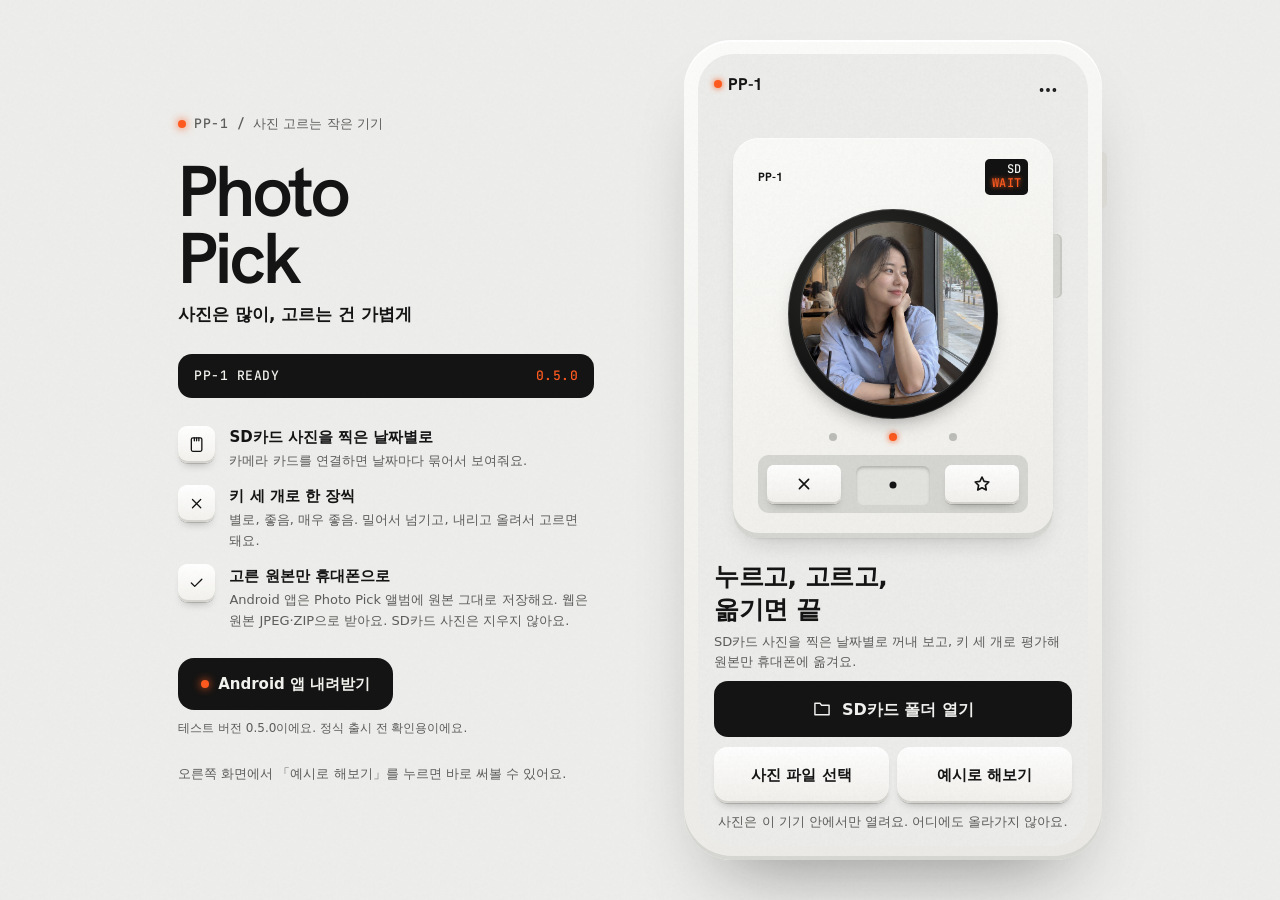
==== commit fbb6818e: "PP-1 0.5.0: 디자인 팀 제안 조합 적용 + 줄 스토리 카드 편집기 - 정리안: 버튼 앞 점 제거, 모노 한글 제거, 썸네일 규칙, 디코드 후 사진 교체 - 평가 화면 사진" ====
--- a/index.html
+++ b/index.html
@@ -6,15 +6,15 @@
 <meta name="theme-color" content="#EDEDEB">
 <meta name="description" content="SD카드 사진을 날짜별로 꺼내 보고, 키 세 개로 평가해 원본만 휴대폰에 옮기는 앱">
 <title>Photo Pick · PP-1</title>
-<link rel="icon" href="assets/app/icon.svg?v=0.4.0" type="image/svg+xml">
+<link rel="icon" href="assets/app/icon.svg?v=0.5.0" type="image/svg+xml">
 <link rel="manifest" href="manifest.webmanifest">
 <script>
   // 휴대폰·좁은 화면은 앱을 전체 화면으로 바로 연다
   if (matchMedia('(max-width: 760px), (pointer: coarse) and (max-width: 1024px)').matches) location.replace('app/' + location.search);
 </script>
-<link rel="stylesheet" href="assets/pp1/fonts.css?v=0.4.0">
-<link rel="stylesheet" href="assets/pp1/tokens.css?v=0.4.0">
-<link rel="stylesheet" href="assets/pp1/components.css?v=0.4.0">
+<link rel="stylesheet" href="assets/pp1/fonts.css?v=0.5.0">
+<link rel="stylesheet" href="assets/pp1/tokens.css?v=0.5.0">
+<link rel="stylesheet" href="assets/pp1/components.css?v=0.5.0">
 <style>
   *{box-sizing:border-box}
   html,body{margin:0;height:100%}
@@ -50,13 +50,13 @@
   <section class="intro" aria-label="Photo Pick 소개">
     <div class="top"><span class="led"></span><span class="mono">PP-1 /</span>사진 고르는 작은 기기</div>
     <div><h1>Photo<br>Pick</h1><p class="tag">사진은 많이, 고르는 건 가볍게</p></div>
-    <div class="oled" aria-hidden="true"><span>PP-1 READY</span><em>0.4.0</em></div>
+    <div class="oled" aria-hidden="true"><span>PP-1 READY</span><em>0.5.0</em></div>
     <ul>
       <li><svg viewBox="0 0 24 24" aria-hidden="true"><rect x="5" y="3" width="14" height="18" rx="2"/><path d="M9 3v4M12 3v4M15 3v4"/></svg><div><b>SD카드 사진을 찍은 날짜별로</b><span>카메라 카드를 연결하면 날짜마다 묶어서 보여줘요.</span></div></li>
       <li><svg viewBox="0 0 24 24" aria-hidden="true"><path d="M6.5 6.5l11 11M17.5 6.5l-11 11"/></svg><div><b>키 세 개로 한 장씩</b><span>별로, 좋음, 매우 좋음. 밀어서 넘기고, 내리고 올려서 고르면 돼요.</span></div></li>
       <li><svg viewBox="0 0 24 24" aria-hidden="true"><path d="M5 12.5l4.5 4.5L19 7.5"/></svg><div><b>고른 원본만 휴대폰으로</b><span>Android 앱은 Photo Pick 앨범에 원본 그대로 저장해요. 웹은 원본 JPEG·ZIP으로 받아요. SD카드 사진은 지우지 않아요.</span></div></li>
     </ul>
-    <div class="cta"><a class="btn" href="https://github.com/racheu107/photo-pick-pp1/releases/latest" target="_blank" rel="noopener"><span class="led"></span>Android 앱 내려받기</a><small>테스트 버전 0.4.0이에요. 정식 출시 전 확인용이에요.</small></div>
+    <div class="cta"><a class="btn" href="https://github.com/racheu107/photo-pick-pp1/releases/latest" target="_blank" rel="noopener"><span class="led"></span>Android 앱 내려받기</a><small>테스트 버전 0.5.0이에요. 정식 출시 전 확인용이에요.</small></div>
     <p class="hint">오른쪽 화면에서 「예시로 해보기」를 누르면 바로 써볼 수 있어요.</p>
   </section>
   <div class="device"><iframe src="app/" title="Photo Pick 앱" allow="clipboard-write; web-share"></iframe></div>
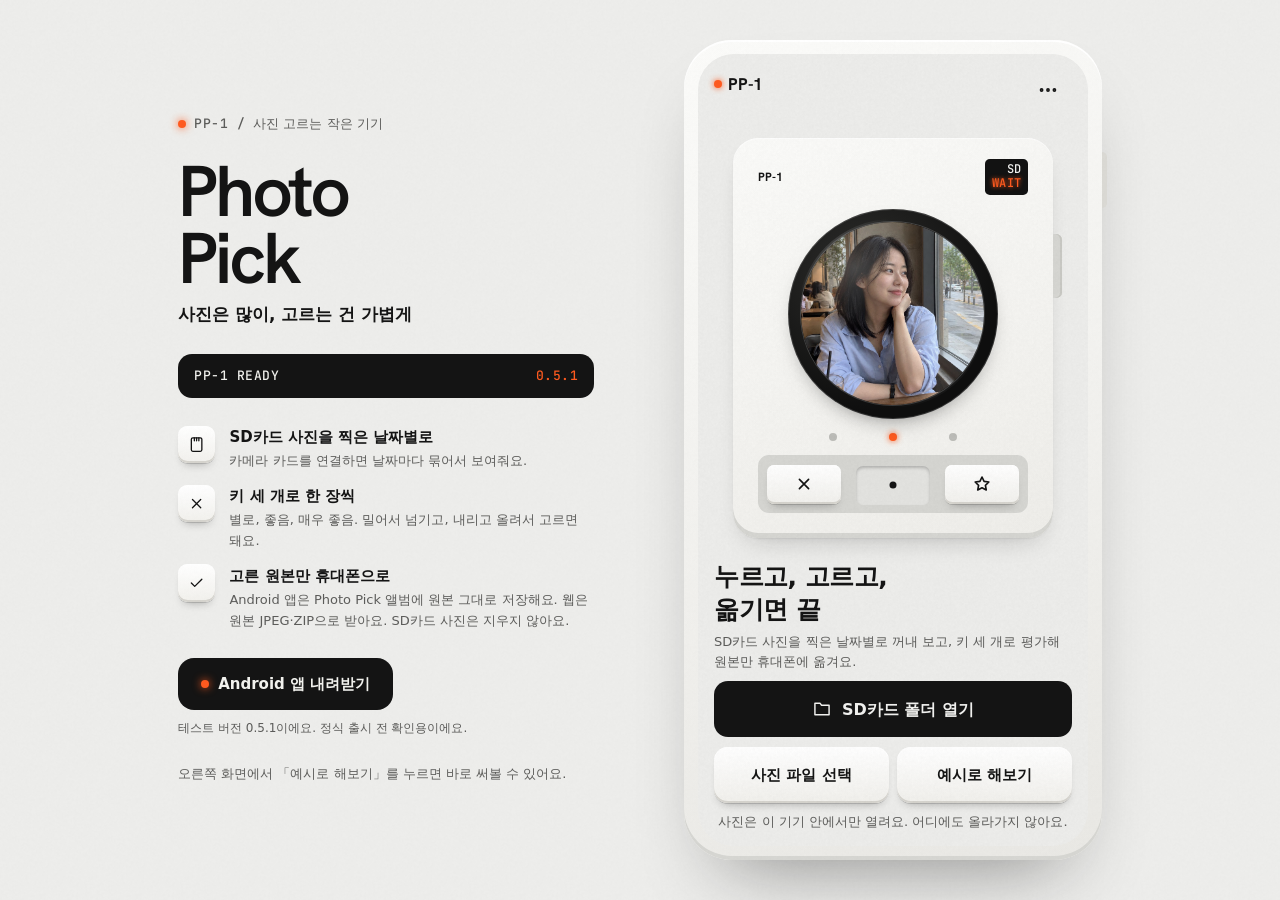
==== commit db253136: "PP-1 0.5.1: 핀치·끌기 평가 수정, 사용성 평가 반영, 앱 스토리 카드 저장·공유 - 핀치: 손가락 가운데 기준, 이어서 이동, 고해상도는 손 뗀 뒤 - 끌기 평가: 평가" ====
--- a/index.html
+++ b/index.html
@@ -6,15 +6,15 @@
 <meta name="theme-color" content="#EDEDEB">
 <meta name="description" content="SD카드 사진을 날짜별로 꺼내 보고, 키 세 개로 평가해 원본만 휴대폰에 옮기는 앱">
 <title>Photo Pick · PP-1</title>
-<link rel="icon" href="assets/app/icon.svg?v=0.5.0" type="image/svg+xml">
+<link rel="icon" href="assets/app/icon.svg?v=0.5.1" type="image/svg+xml">
 <link rel="manifest" href="manifest.webmanifest">
 <script>
   // 휴대폰·좁은 화면은 앱을 전체 화면으로 바로 연다
   if (matchMedia('(max-width: 760px), (pointer: coarse) and (max-width: 1024px)').matches) location.replace('app/' + location.search);
 </script>
-<link rel="stylesheet" href="assets/pp1/fonts.css?v=0.5.0">
-<link rel="stylesheet" href="assets/pp1/tokens.css?v=0.5.0">
-<link rel="stylesheet" href="assets/pp1/components.css?v=0.5.0">
+<link rel="stylesheet" href="assets/pp1/fonts.css?v=0.5.1">
+<link rel="stylesheet" href="assets/pp1/tokens.css?v=0.5.1">
+<link rel="stylesheet" href="assets/pp1/components.css?v=0.5.1">
 <style>
   *{box-sizing:border-box}
   html,body{margin:0;height:100%}
@@ -50,13 +50,13 @@
   <section class="intro" aria-label="Photo Pick 소개">
     <div class="top"><span class="led"></span><span class="mono">PP-1 /</span>사진 고르는 작은 기기</div>
     <div><h1>Photo<br>Pick</h1><p class="tag">사진은 많이, 고르는 건 가볍게</p></div>
-    <div class="oled" aria-hidden="true"><span>PP-1 READY</span><em>0.5.0</em></div>
+    <div class="oled" aria-hidden="true"><span>PP-1 READY</span><em>0.5.1</em></div>
     <ul>
       <li><svg viewBox="0 0 24 24" aria-hidden="true"><rect x="5" y="3" width="14" height="18" rx="2"/><path d="M9 3v4M12 3v4M15 3v4"/></svg><div><b>SD카드 사진을 찍은 날짜별로</b><span>카메라 카드를 연결하면 날짜마다 묶어서 보여줘요.</span></div></li>
       <li><svg viewBox="0 0 24 24" aria-hidden="true"><path d="M6.5 6.5l11 11M17.5 6.5l-11 11"/></svg><div><b>키 세 개로 한 장씩</b><span>별로, 좋음, 매우 좋음. 밀어서 넘기고, 내리고 올려서 고르면 돼요.</span></div></li>
       <li><svg viewBox="0 0 24 24" aria-hidden="true"><path d="M5 12.5l4.5 4.5L19 7.5"/></svg><div><b>고른 원본만 휴대폰으로</b><span>Android 앱은 Photo Pick 앨범에 원본 그대로 저장해요. 웹은 원본 JPEG·ZIP으로 받아요. SD카드 사진은 지우지 않아요.</span></div></li>
     </ul>
-    <div class="cta"><a class="btn" href="https://github.com/racheu107/photo-pick-pp1/releases/latest" target="_blank" rel="noopener"><span class="led"></span>Android 앱 내려받기</a><small>테스트 버전 0.5.0이에요. 정식 출시 전 확인용이에요.</small></div>
+    <div class="cta"><a class="btn" href="https://github.com/racheu107/photo-pick-pp1/releases/latest" target="_blank" rel="noopener"><span class="led"></span>Android 앱 내려받기</a><small>테스트 버전 0.5.1이에요. 정식 출시 전 확인용이에요.</small></div>
     <p class="hint">오른쪽 화면에서 「예시로 해보기」를 누르면 바로 써볼 수 있어요.</p>
   </section>
   <div class="device"><iframe src="app/" title="Photo Pick 앱" allow="clipboard-write; web-share"></iframe></div>
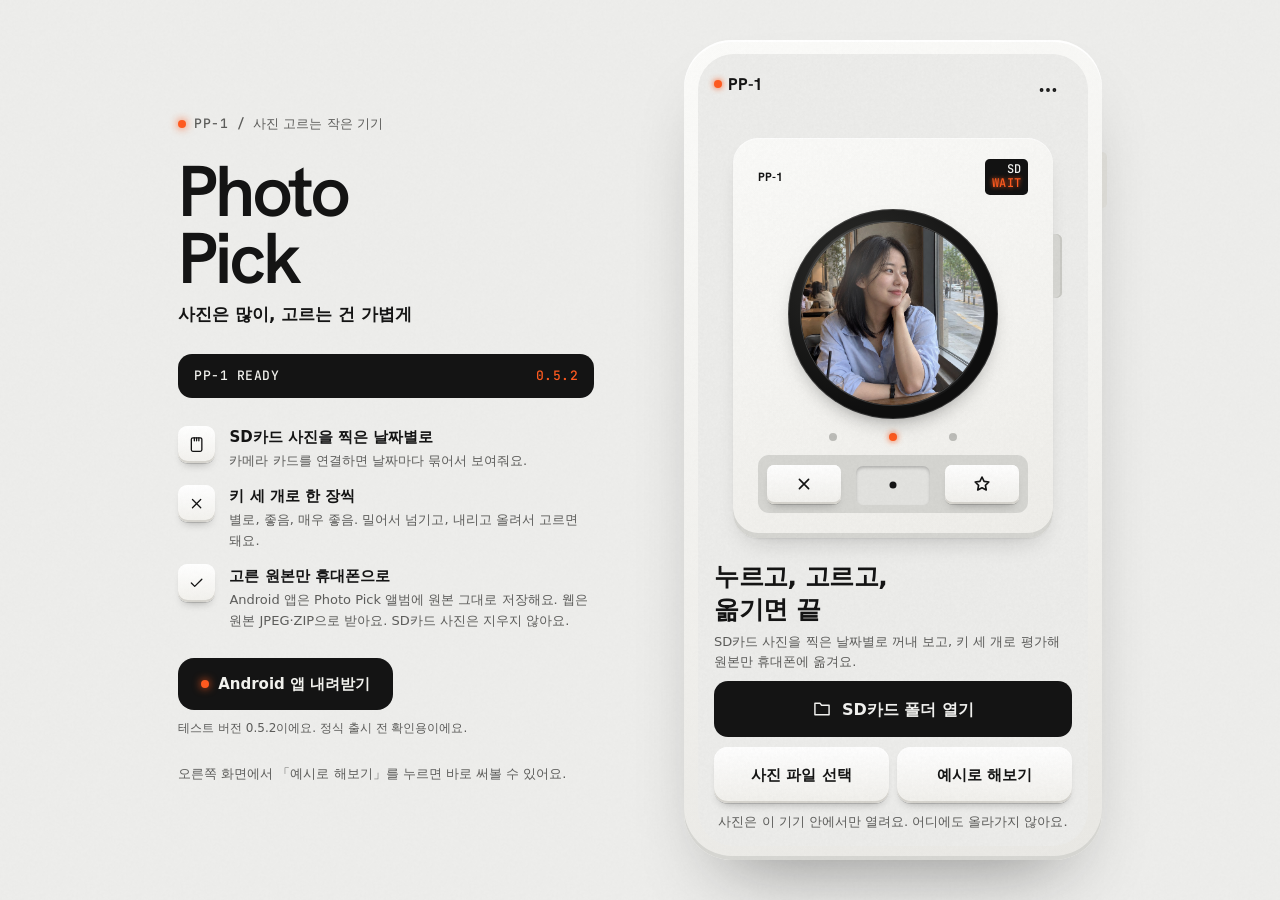
==== commit 3f20799e: "PP-1 0.5.2: SD카드 폴더 열기는 항상 저장소 선택 화면 - 0.4.0부터 기억한 폴더를 바로 열어 SD카드를 못 고르던 문제를 0.3.0 방식으로 되돌림 - 기억한 폴더" ====
--- a/index.html
+++ b/index.html
@@ -6,15 +6,15 @@
 <meta name="theme-color" content="#EDEDEB">
 <meta name="description" content="SD카드 사진을 날짜별로 꺼내 보고, 키 세 개로 평가해 원본만 휴대폰에 옮기는 앱">
 <title>Photo Pick · PP-1</title>
-<link rel="icon" href="assets/app/icon.svg?v=0.5.1" type="image/svg+xml">
+<link rel="icon" href="assets/app/icon.svg?v=0.5.2" type="image/svg+xml">
 <link rel="manifest" href="manifest.webmanifest">
 <script>
   // 휴대폰·좁은 화면은 앱을 전체 화면으로 바로 연다
   if (matchMedia('(max-width: 760px), (pointer: coarse) and (max-width: 1024px)').matches) location.replace('app/' + location.search);
 </script>
-<link rel="stylesheet" href="assets/pp1/fonts.css?v=0.5.1">
-<link rel="stylesheet" href="assets/pp1/tokens.css?v=0.5.1">
-<link rel="stylesheet" href="assets/pp1/components.css?v=0.5.1">
+<link rel="stylesheet" href="assets/pp1/fonts.css?v=0.5.2">
+<link rel="stylesheet" href="assets/pp1/tokens.css?v=0.5.2">
+<link rel="stylesheet" href="assets/pp1/components.css?v=0.5.2">
 <style>
   *{box-sizing:border-box}
   html,body{margin:0;height:100%}
@@ -50,13 +50,13 @@
   <section class="intro" aria-label="Photo Pick 소개">
     <div class="top"><span class="led"></span><span class="mono">PP-1 /</span>사진 고르는 작은 기기</div>
     <div><h1>Photo<br>Pick</h1><p class="tag">사진은 많이, 고르는 건 가볍게</p></div>
-    <div class="oled" aria-hidden="true"><span>PP-1 READY</span><em>0.5.1</em></div>
+    <div class="oled" aria-hidden="true"><span>PP-1 READY</span><em>0.5.2</em></div>
     <ul>
       <li><svg viewBox="0 0 24 24" aria-hidden="true"><rect x="5" y="3" width="14" height="18" rx="2"/><path d="M9 3v4M12 3v4M15 3v4"/></svg><div><b>SD카드 사진을 찍은 날짜별로</b><span>카메라 카드를 연결하면 날짜마다 묶어서 보여줘요.</span></div></li>
       <li><svg viewBox="0 0 24 24" aria-hidden="true"><path d="M6.5 6.5l11 11M17.5 6.5l-11 11"/></svg><div><b>키 세 개로 한 장씩</b><span>별로, 좋음, 매우 좋음. 밀어서 넘기고, 내리고 올려서 고르면 돼요.</span></div></li>
       <li><svg viewBox="0 0 24 24" aria-hidden="true"><path d="M5 12.5l4.5 4.5L19 7.5"/></svg><div><b>고른 원본만 휴대폰으로</b><span>Android 앱은 Photo Pick 앨범에 원본 그대로 저장해요. 웹은 원본 JPEG·ZIP으로 받아요. SD카드 사진은 지우지 않아요.</span></div></li>
     </ul>
-    <div class="cta"><a class="btn" href="https://github.com/racheu107/photo-pick-pp1/releases/latest" target="_blank" rel="noopener"><span class="led"></span>Android 앱 내려받기</a><small>테스트 버전 0.5.1이에요. 정식 출시 전 확인용이에요.</small></div>
+    <div class="cta"><a class="btn" href="https://github.com/racheu107/photo-pick-pp1/releases/latest" target="_blank" rel="noopener"><span class="led"></span>Android 앱 내려받기</a><small>테스트 버전 0.5.2이에요. 정식 출시 전 확인용이에요.</small></div>
     <p class="hint">오른쪽 화면에서 「예시로 해보기」를 누르면 바로 써볼 수 있어요.</p>
   </section>
   <div class="device"><iframe src="app/" title="Photo Pick 앱" allow="clipboard-write; web-share"></iframe></div>
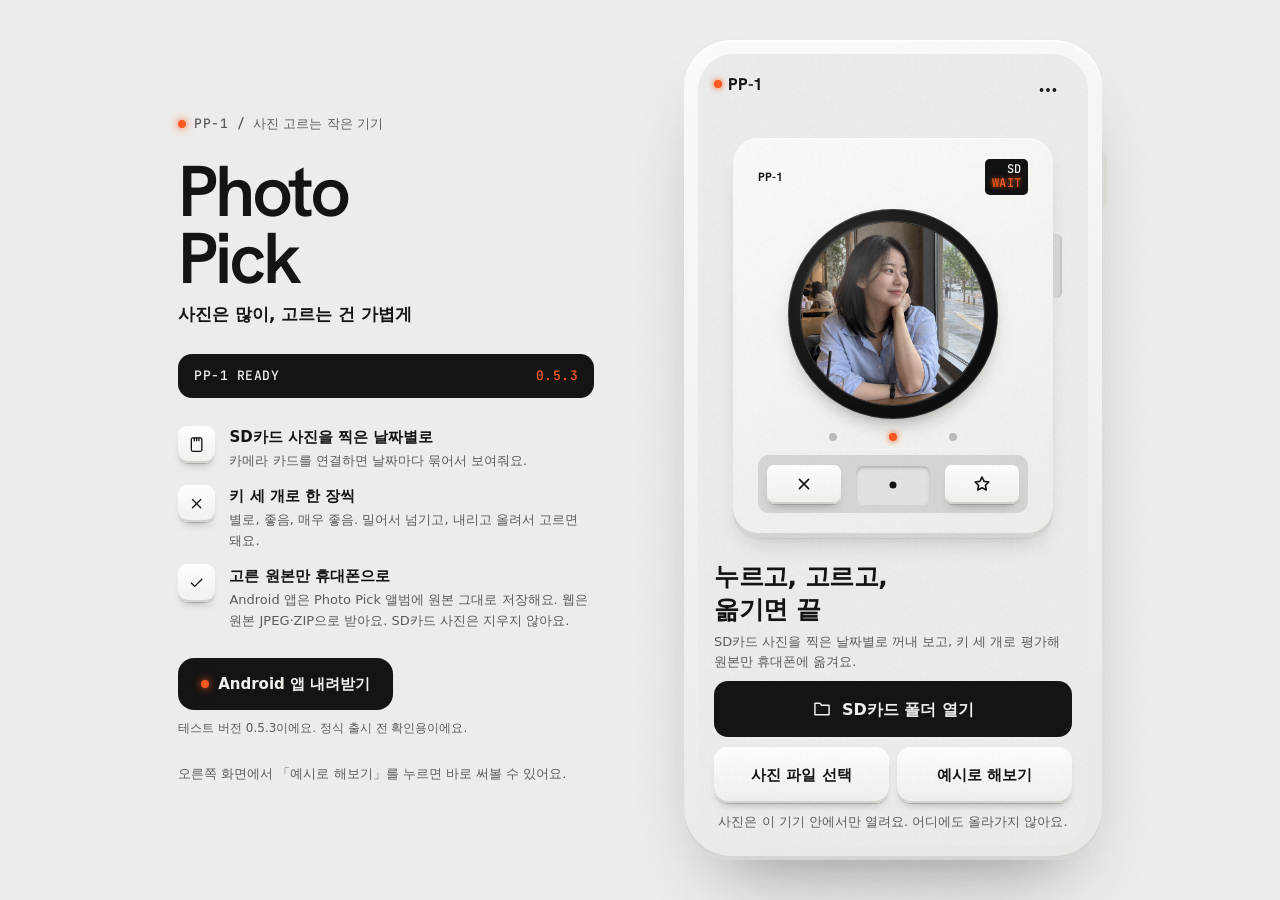
==== commit 4af5a964: "PP-1 0.5.3: 최신 날짜순·선택 없이 시작·모아보기 먼저, 평가 화면 정리와 키·모션 개선 - 날짜 최신순, 처음엔 선택 없음, 날짜 → 모아보기 → 평가 시작 - 사진 위" ====
--- a/index.html
+++ b/index.html
@@ -6,15 +6,15 @@
 <meta name="theme-color" content="#EDEDEB">
 <meta name="description" content="SD카드 사진을 날짜별로 꺼내 보고, 키 세 개로 평가해 원본만 휴대폰에 옮기는 앱">
 <title>Photo Pick · PP-1</title>
-<link rel="icon" href="assets/app/icon.svg?v=0.5.2" type="image/svg+xml">
+<link rel="icon" href="assets/app/icon.svg?v=0.5.3" type="image/svg+xml">
 <link rel="manifest" href="manifest.webmanifest">
 <script>
   // 휴대폰·좁은 화면은 앱을 전체 화면으로 바로 연다
   if (matchMedia('(max-width: 760px), (pointer: coarse) and (max-width: 1024px)').matches) location.replace('app/' + location.search);
 </script>
-<link rel="stylesheet" href="assets/pp1/fonts.css?v=0.5.2">
-<link rel="stylesheet" href="assets/pp1/tokens.css?v=0.5.2">
-<link rel="stylesheet" href="assets/pp1/components.css?v=0.5.2">
+<link rel="stylesheet" href="assets/pp1/fonts.css?v=0.5.3">
+<link rel="stylesheet" href="assets/pp1/tokens.css?v=0.5.3">
+<link rel="stylesheet" href="assets/pp1/components.css?v=0.5.3">
 <style>
   *{box-sizing:border-box}
   html,body{margin:0;height:100%}
@@ -50,13 +50,13 @@
   <section class="intro" aria-label="Photo Pick 소개">
     <div class="top"><span class="led"></span><span class="mono">PP-1 /</span>사진 고르는 작은 기기</div>
     <div><h1>Photo<br>Pick</h1><p class="tag">사진은 많이, 고르는 건 가볍게</p></div>
-    <div class="oled" aria-hidden="true"><span>PP-1 READY</span><em>0.5.2</em></div>
+    <div class="oled" aria-hidden="true"><span>PP-1 READY</span><em>0.5.3</em></div>
     <ul>
       <li><svg viewBox="0 0 24 24" aria-hidden="true"><rect x="5" y="3" width="14" height="18" rx="2"/><path d="M9 3v4M12 3v4M15 3v4"/></svg><div><b>SD카드 사진을 찍은 날짜별로</b><span>카메라 카드를 연결하면 날짜마다 묶어서 보여줘요.</span></div></li>
       <li><svg viewBox="0 0 24 24" aria-hidden="true"><path d="M6.5 6.5l11 11M17.5 6.5l-11 11"/></svg><div><b>키 세 개로 한 장씩</b><span>별로, 좋음, 매우 좋음. 밀어서 넘기고, 내리고 올려서 고르면 돼요.</span></div></li>
       <li><svg viewBox="0 0 24 24" aria-hidden="true"><path d="M5 12.5l4.5 4.5L19 7.5"/></svg><div><b>고른 원본만 휴대폰으로</b><span>Android 앱은 Photo Pick 앨범에 원본 그대로 저장해요. 웹은 원본 JPEG·ZIP으로 받아요. SD카드 사진은 지우지 않아요.</span></div></li>
     </ul>
-    <div class="cta"><a class="btn" href="https://github.com/racheu107/photo-pick-pp1/releases/latest" target="_blank" rel="noopener"><span class="led"></span>Android 앱 내려받기</a><small>테스트 버전 0.5.2이에요. 정식 출시 전 확인용이에요.</small></div>
+    <div class="cta"><a class="btn" href="https://github.com/racheu107/photo-pick-pp1/releases/latest" target="_blank" rel="noopener"><span class="led"></span>Android 앱 내려받기</a><small>테스트 버전 0.5.3이에요. 정식 출시 전 확인용이에요.</small></div>
     <p class="hint">오른쪽 화면에서 「예시로 해보기」를 누르면 바로 써볼 수 있어요.</p>
   </section>
   <div class="device"><iframe src="app/" title="Photo Pick 앱" allow="clipboard-write; web-share"></iframe></div>
